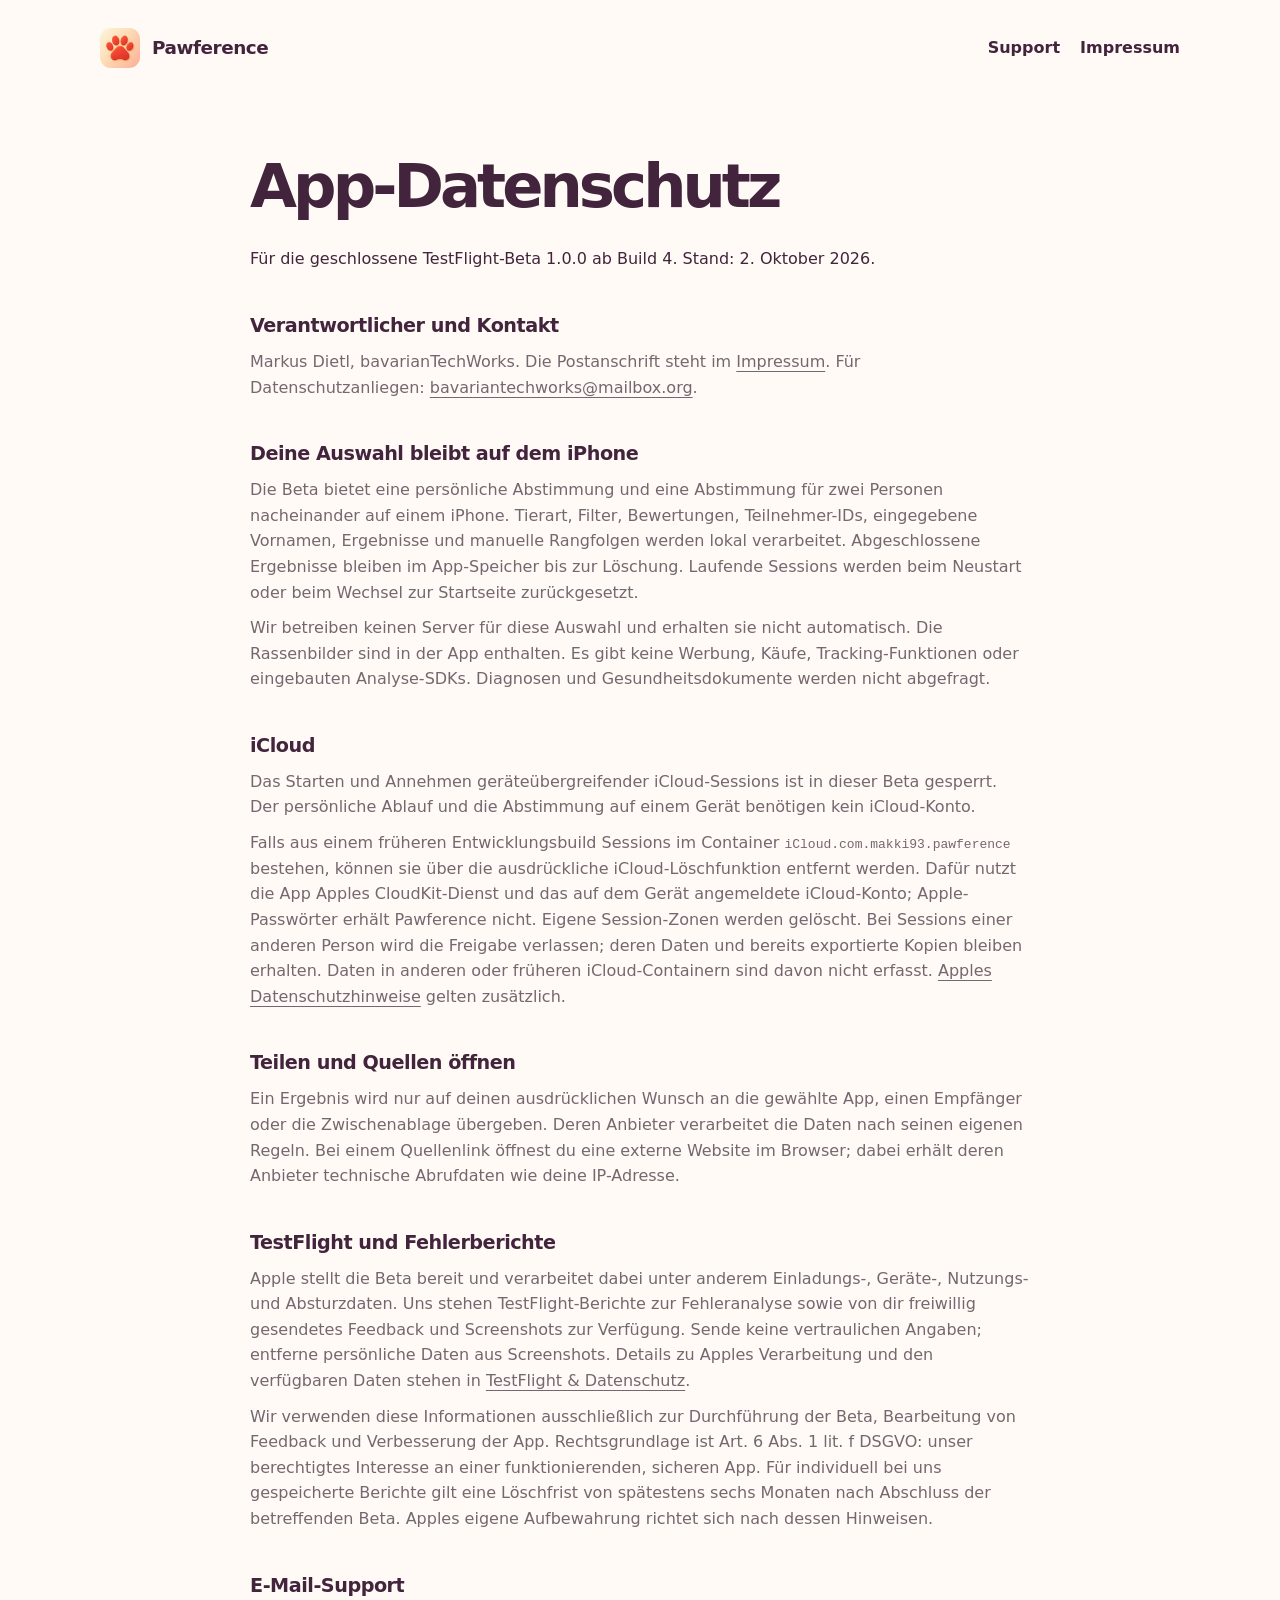
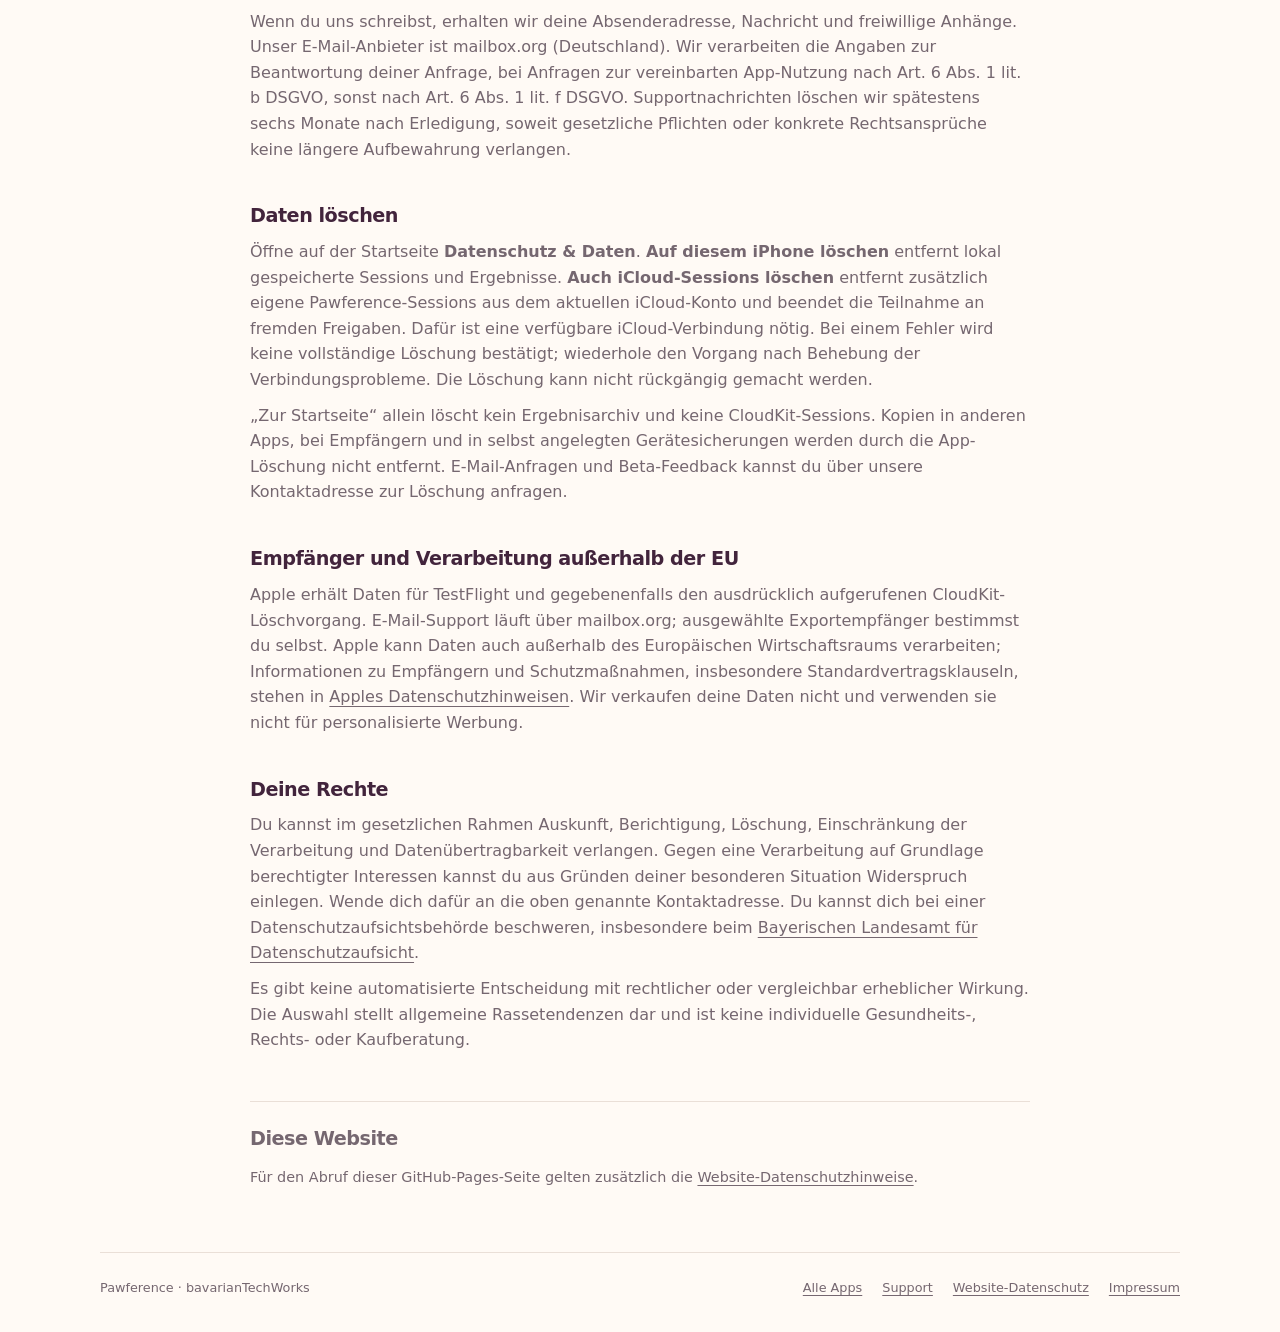
==== app-privacy.html @ 396f4ba4 "Update Pawference website" ====
<!doctype html>
<html lang="de">
<head>
  <meta charset="utf-8">
  <meta name="viewport" content="width=device-width, initial-scale=1">
  <meta name="description" content="Datenschutzerklärung für die geschlossene Pawference-TestFlight-Beta.">
  <meta name="theme-color" content="#42243c">
  <title>App-Datenschutz · Pawference</title>
  <link rel="icon" href="app-icon.png">
  <link rel="stylesheet" href="styles.css?v=20261002-3">
</head>
<body>
  <a class="skip-link" href="#inhalt">Zum Inhalt</a>
  <header class="site-header wrapper"><a class="brand" href="./"><img src="app-icon.png" alt="" width="40" height="40">Pawference</a><nav aria-label="Hauptnavigation"><a href="support.html">Support</a><a href="https://makki93.github.io/impressum.html">Impressum</a></nav></header>
  <main id="inhalt" class="wrapper support-content">
    <h1>App-Datenschutz</h1>
    <p>Für die geschlossene TestFlight-Beta 1.0.0 ab Build 4. Stand: 2. Oktober 2026.</p>
    <section class="support-section"><h2>Verantwortlicher und Kontakt</h2><p>Markus Dietl, bavarianTechWorks. Die Postanschrift steht im <a href="https://makki93.github.io/impressum.html">Impressum</a>. Für Datenschutzanliegen: <a class="email-link" href="mailto:bavariantechworks@mailbox.org">bavariantechworks@mailbox.org</a>.</p></section>
    <section class="support-section"><h2>Deine Auswahl bleibt auf dem iPhone</h2><p>Die Beta bietet eine persönliche Abstimmung und eine Abstimmung für zwei Personen nacheinander auf einem iPhone. Tierart, Filter, Bewertungen, Teilnehmer-IDs, eingegebene Vornamen, Ergebnisse und manuelle Rangfolgen werden lokal verarbeitet. Abgeschlossene Ergebnisse bleiben im App-Speicher bis zur Löschung. Laufende Sessions werden beim Neustart oder beim Wechsel zur Startseite zurückgesetzt.</p><p>Wir betreiben keinen Server für diese Auswahl und erhalten sie nicht automatisch. Die Rassenbilder sind in der App enthalten. Es gibt keine Werbung, Käufe, Tracking-Funktionen oder eingebauten Analyse-SDKs. Diagnosen und Gesundheitsdokumente werden nicht abgefragt.</p></section>
    <section class="support-section"><h2>iCloud</h2><p>Das Starten und Annehmen geräteübergreifender iCloud-Sessions ist in dieser Beta gesperrt. Der persönliche Ablauf und die Abstimmung auf einem Gerät benötigen kein iCloud-Konto.</p><p>Falls aus einem früheren Entwicklungsbuild Sessions im Container <code>iCloud.com.makki93.pawference</code> bestehen, können sie über die ausdrückliche iCloud-Löschfunktion entfernt werden. Dafür nutzt die App Apples CloudKit-Dienst und das auf dem Gerät angemeldete iCloud-Konto; Apple-Passwörter erhält Pawference nicht. Eigene Session-Zonen werden gelöscht. Bei Sessions einer anderen Person wird die Freigabe verlassen; deren Daten und bereits exportierte Kopien bleiben erhalten. Daten in anderen oder früheren iCloud-Containern sind davon nicht erfasst. <a href="https://www.apple.com/legal/privacy/">Apples Datenschutzhinweise</a> gelten zusätzlich.</p></section>
    <section class="support-section"><h2>Teilen und Quellen öffnen</h2><p>Ein Ergebnis wird nur auf deinen ausdrücklichen Wunsch an die gewählte App, einen Empfänger oder die Zwischenablage übergeben. Deren Anbieter verarbeitet die Daten nach seinen eigenen Regeln. Bei einem Quellenlink öffnest du eine externe Website im Browser; dabei erhält deren Anbieter technische Abrufdaten wie deine IP-Adresse.</p></section>
    <section class="support-section"><h2>TestFlight und Fehlerberichte</h2><p>Apple stellt die Beta bereit und verarbeitet dabei unter anderem Einladungs-, Geräte-, Nutzungs- und Absturzdaten. Uns stehen TestFlight-Berichte zur Fehleranalyse sowie von dir freiwillig gesendetes Feedback und Screenshots zur Verfügung. Sende keine vertraulichen Angaben; entferne persönliche Daten aus Screenshots. Details zu Apples Verarbeitung und den verfügbaren Daten stehen in <a href="https://www.apple.com/legal/privacy/data/en/test-flight/">TestFlight &amp; Datenschutz</a>.</p><p>Wir verwenden diese Informationen ausschließlich zur Durchführung der Beta, Bearbeitung von Feedback und Verbesserung der App. Rechtsgrundlage ist Art. 6 Abs. 1 lit. f DSGVO: unser berechtigtes Interesse an einer funktionierenden, sicheren App. Für individuell bei uns gespeicherte Berichte gilt eine Löschfrist von spätestens sechs Monaten nach Abschluss der betreffenden Beta. Apples eigene Aufbewahrung richtet sich nach dessen Hinweisen.</p></section>
    <section class="support-section"><h2>E-Mail-Support</h2><p>Wenn du uns schreibst, erhalten wir deine Absenderadresse, Nachricht und freiwillige Anhänge. Unser E-Mail-Anbieter ist mailbox.org (Deutschland). Wir verarbeiten die Angaben zur Beantwortung deiner Anfrage, bei Anfragen zur vereinbarten App-Nutzung nach Art. 6 Abs. 1 lit. b DSGVO, sonst nach Art. 6 Abs. 1 lit. f DSGVO. Supportnachrichten löschen wir spätestens sechs Monate nach Erledigung, soweit gesetzliche Pflichten oder konkrete Rechtsansprüche keine längere Aufbewahrung verlangen.</p></section>
    <section class="support-section"><h2>Daten löschen</h2><p>Öffne auf der Startseite <strong>Datenschutz &amp; Daten</strong>. <strong>Auf diesem iPhone löschen</strong> entfernt lokal gespeicherte Sessions und Ergebnisse. <strong>Auch iCloud-Sessions löschen</strong> entfernt zusätzlich eigene Pawference-Sessions aus dem aktuellen iCloud-Konto und beendet die Teilnahme an fremden Freigaben. Dafür ist eine verfügbare iCloud-Verbindung nötig. Bei einem Fehler wird keine vollständige Löschung bestätigt; wiederhole den Vorgang nach Behebung der Verbindungsprobleme. Die Löschung kann nicht rückgängig gemacht werden.</p><p>„Zur Startseite“ allein löscht kein Ergebnisarchiv und keine CloudKit-Sessions. Kopien in anderen Apps, bei Empfängern und in selbst angelegten Gerätesicherungen werden durch die App-Löschung nicht entfernt. E-Mail-Anfragen und Beta-Feedback kannst du über unsere Kontaktadresse zur Löschung anfragen.</p></section>
    <section class="support-section"><h2>Empfänger und Verarbeitung außerhalb der EU</h2><p>Apple erhält Daten für TestFlight und gegebenenfalls den ausdrücklich aufgerufenen CloudKit-Löschvorgang. E-Mail-Support läuft über mailbox.org; ausgewählte Exportempfänger bestimmst du selbst. Apple kann Daten auch außerhalb des Europäischen Wirtschaftsraums verarbeiten; Informationen zu Empfängern und Schutzmaßnahmen, insbesondere Standardvertragsklauseln, stehen in <a href="https://www.apple.com/legal/privacy/">Apples Datenschutzhinweisen</a>. Wir verkaufen deine Daten nicht und verwenden sie nicht für personalisierte Werbung.</p></section>
    <section class="support-section"><h2>Deine Rechte</h2><p>Du kannst im gesetzlichen Rahmen Auskunft, Berichtigung, Löschung, Einschränkung der Verarbeitung und Datenübertragbarkeit verlangen. Gegen eine Verarbeitung auf Grundlage berechtigter Interessen kannst du aus Gründen deiner besonderen Situation Widerspruch einlegen. Wende dich dafür an die oben genannte Kontaktadresse. Du kannst dich bei einer Datenschutzaufsichtsbehörde beschweren, insbesondere beim <a href="https://www.lda.bayern.de/de/beschwerde.html">Bayerischen Landesamt für Datenschutzaufsicht</a>.</p><p>Es gibt keine automatisierte Entscheidung mit rechtlicher oder vergleichbar erheblicher Wirkung. Die Auswahl stellt allgemeine Rassetendenzen dar und ist keine individuelle Gesundheits-, Rechts- oder Kaufberatung.</p></section>
    <section class="hosting-note"><h2>Diese Website</h2><p>Für den Abruf dieser GitHub-Pages-Seite gelten zusätzlich die <a href="privacy.html">Website-Datenschutzhinweise</a>.</p></section>
  </main>
  <footer class="site-footer wrapper"><span>Pawference · bavarianTechWorks</span><nav aria-label="Weitere Seiten"><a href="https://makki93.github.io/">Alle Apps</a><a href="support.html">Support</a><a href="privacy.html">Website-Datenschutz</a><a href="https://makki93.github.io/impressum.html">Impressum</a></nav></footer>
</body>
</html>
---- styles.css ----
:root{color-scheme:light;--ink:#42243c;--muted:#756770;--paper:#fffaf5;--line:#eadfd7;--accent:#b94d52;--mint:#376b57;font-family:ui-sans-serif,system-ui,-apple-system,BlinkMacSystemFont,"Segoe UI",sans-serif}
*{box-sizing:border-box}
body{margin:0;background:var(--paper);color:var(--ink);line-height:1.6}
a{color:inherit;text-underline-offset:.22em}
a:focus-visible{outline:3px solid var(--accent);outline-offset:5px;border-radius:3px}
.wrapper{width:min(1080px,calc(100% - 48px));margin-inline:auto}
.skip-link{position:absolute;top:-80px;left:16px;background:var(--ink);color:white;padding:12px 18px;z-index:10}
.skip-link:focus{top:12px}
.site-header{display:flex;align-items:center;justify-content:space-between;padding-block:28px;gap:16px}
.brand{display:inline-flex;align-items:center;gap:12px;font-weight:800;font-size:1.15rem;text-decoration:none;letter-spacing:-.025em}
.brand img{border-radius:11px}
.site-header nav a{font-weight:600;text-decoration:none}
.site-header nav a:hover{text-decoration:underline}
.site-header nav,.site-footer nav{display:flex;gap:20px;flex-wrap:wrap}
address{font-style:normal}
.email-link{overflow-wrap:anywhere}
.hero{display:grid;grid-template-columns:1.35fr 1fr;align-items:center;gap:64px;padding-block:65px 76px}
.eyebrow{font-size:.78rem;letter-spacing:.12em;text-transform:uppercase;color:var(--accent);font-weight:750;margin:0 0 16px}
h1{font-size:clamp(2.55rem,5.7vw,4.9rem);font-weight:780;letter-spacing:-.065em;line-height:1.06;margin:0 0 28px;overflow-wrap:break-word}
.intro{font-size:1.2rem;max-width:480px;color:var(--muted);margin:0 0 32px;line-height:1.65}
.button{display:inline-flex;align-items:center;justify-content:space-between;gap:24px;padding:15px 23px;border-radius:15px;background:var(--ink);color:white;text-decoration:none;font-weight:650;max-width:100%;box-shadow:0 7px 15px #42243c12}
.button:hover{background:#603652}
.hero-art{background:#f3e7dc;aspect-ratio:1;border-radius:36% 36% 27% 27%;display:grid;place-items:center;transform:rotate(3deg)}
.hero-art img{width:74%;height:auto;max-width:280px;display:block;border-radius:24%;transform:rotate(-6deg);box-shadow:0 20px 40px #42243c25}
.beta-panel{display:flex;gap:18px;align-items:flex-start;background:#eef3ed;border:1px solid #d9e4d8;border-radius:20px;padding:25px 28px}
.status-dot{width:9px;height:9px;background:var(--mint);border-radius:50%;flex:none;margin-top:11px}
h2{font-size:1.2rem;line-height:1.3;letter-spacing:-.025em;margin:0 0 10px}
.beta-panel h2{color:var(--mint);margin-bottom:6px}
.beta-panel p{margin:0;color:#526452}
.feature-grid{display:grid;grid-template-columns:repeat(3,1fr);gap:45px;padding-block:62px 42px}
.feature-number{display:block;font-size:.75rem;letter-spacing:.08em;color:var(--accent);font-weight:700;margin-bottom:17px}
.feature-grid p{color:var(--muted);margin:0}
.safety-note{font-size:.85rem;color:var(--muted);border-top:1px solid var(--line);padding-block:26px;margin:0;max-width:100%}
.site-footer{display:flex;justify-content:space-between;gap:24px;flex-wrap:wrap;padding-block:25px 34px;border-top:1px solid var(--line);font-size:.8rem;color:var(--muted)}
.support-content{max-width:780px;padding-block:58px 48px}
.support-content h1{font-size:clamp(2.3rem,5vw,3.8rem)}
.email-button{overflow-wrap:anywhere;font-size:1rem;gap:14px}
.support-section{margin-top:42px}
.support-section p{color:var(--muted);margin:10px 0}
.hosting-note{margin-top:48px;border-top:1px solid var(--line);padding-top:25px;font-size:.9rem;color:var(--muted)}
@media(max-width:700px){.wrapper{width:calc(100% - 36px)}.site-header{padding-block:21px}.hero{grid-template-columns:1fr;gap:34px;padding-block:35px 44px}.hero-copy{order:1}.hero-art{width:180px;justify-self:start;order:0;border-radius:35%}.hero-art img{width:78%}h1{margin-bottom:21px}.intro{font-size:1.08rem}.feature-grid{grid-template-columns:1fr;gap:30px;padding-block:38px}.feature-number{margin-bottom:9px}.beta-panel{padding:21px;gap:13px}.support-content{padding-block:32px 38px}.email-button{padding:15px 18px}}
@media(max-width:420px){.site-header{flex-wrap:wrap}.site-header nav{gap:16px}.site-footer nav{gap:16px}}
@media(prefers-reduced-motion:reduce){*{scroll-behavior:auto}}
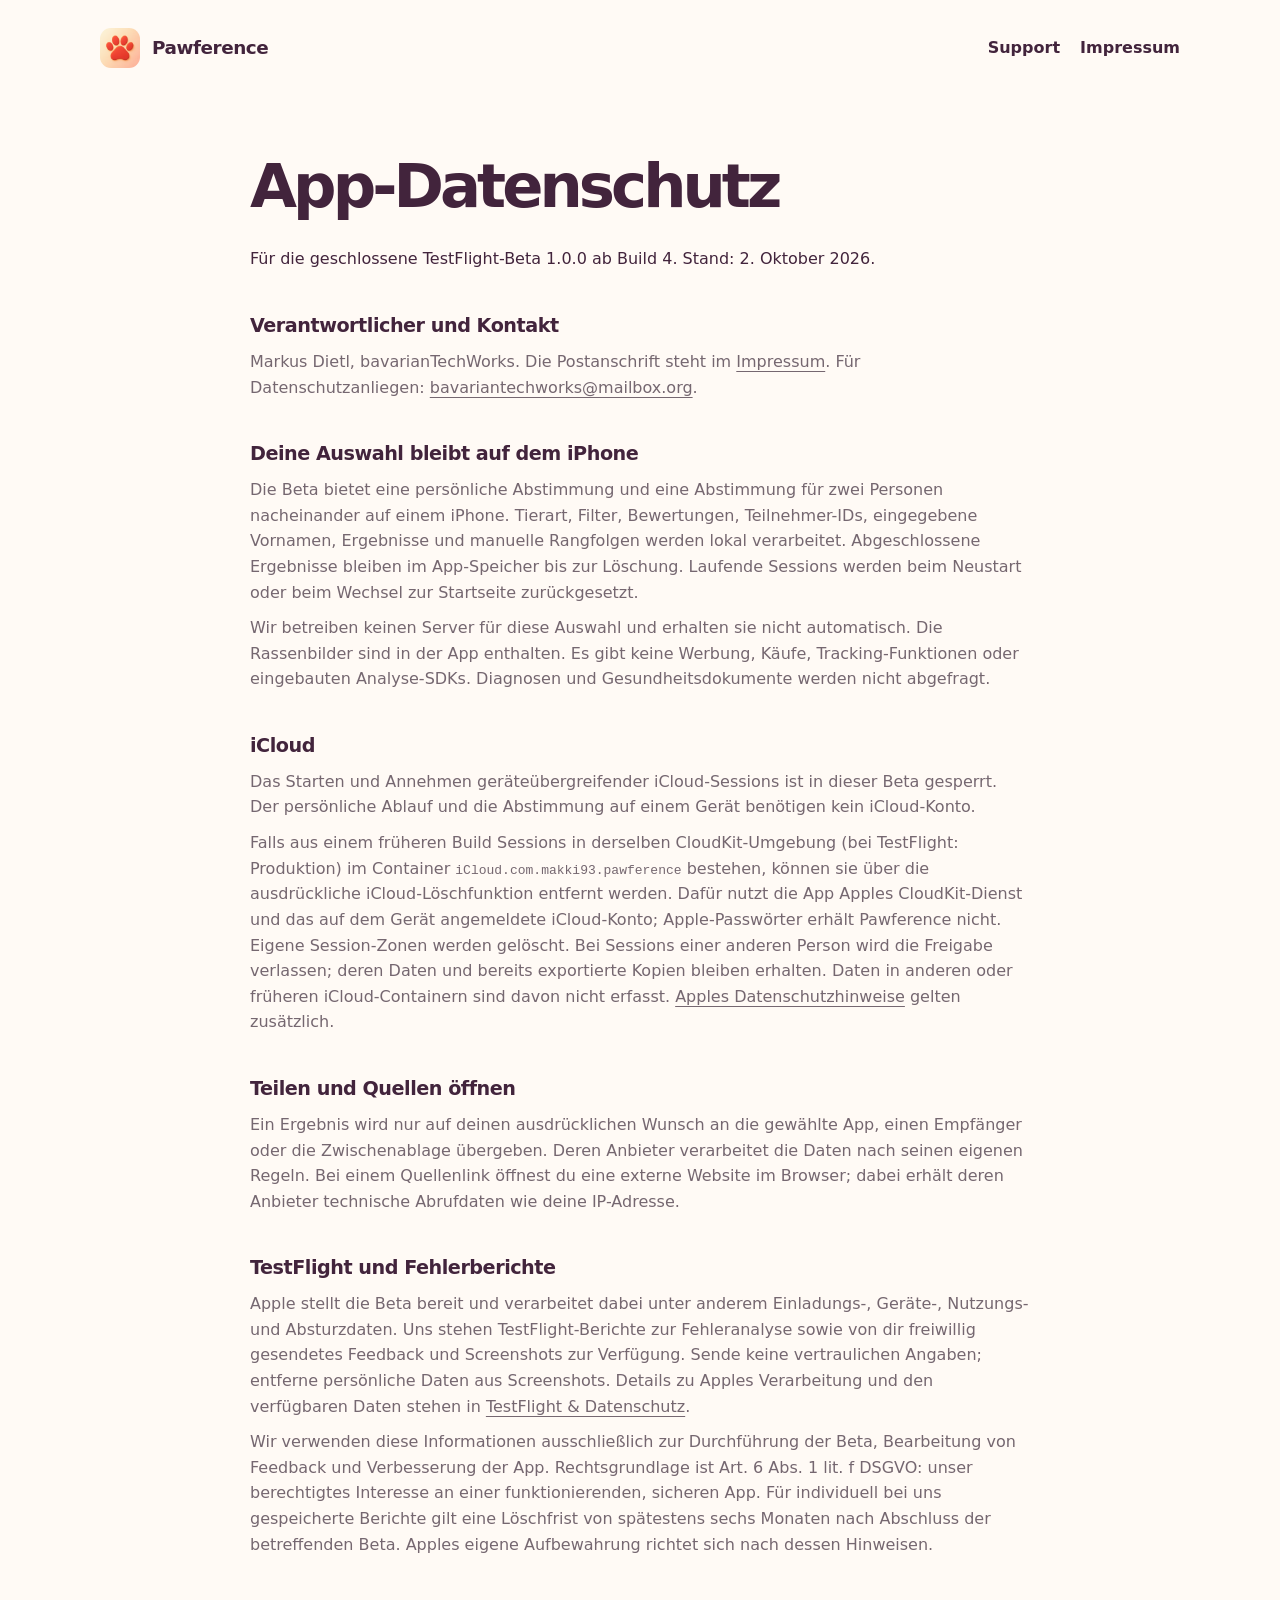
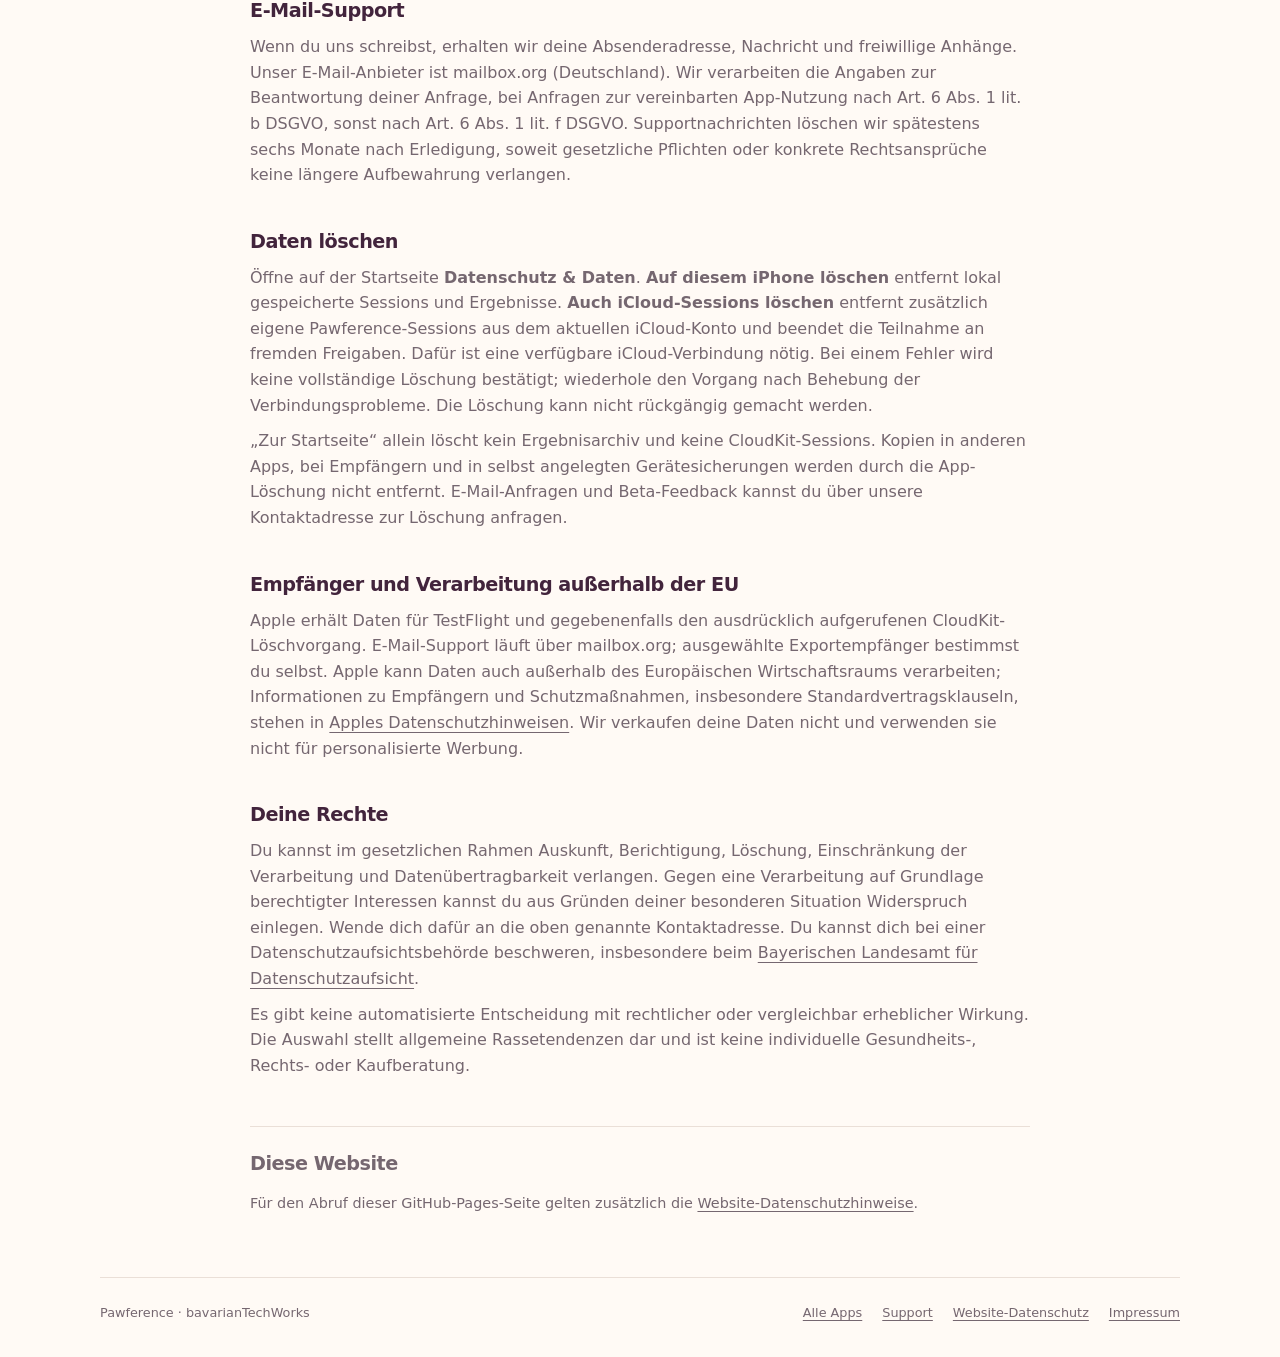
==== commit 3a36dfde: "Update Pawference website" ====
--- a/app-privacy.html
+++ b/app-privacy.html
@@ -17,7 +17,7 @@
     <p>Für die geschlossene TestFlight-Beta 1.0.0 ab Build 4. Stand: 2. Oktober 2026.</p>
     <section class="support-section"><h2>Verantwortlicher und Kontakt</h2><p>Markus Dietl, bavarianTechWorks. Die Postanschrift steht im <a href="https://makki93.github.io/impressum.html">Impressum</a>. Für Datenschutzanliegen: <a class="email-link" href="mailto:bavariantechworks@mailbox.org">bavariantechworks@mailbox.org</a>.</p></section>
     <section class="support-section"><h2>Deine Auswahl bleibt auf dem iPhone</h2><p>Die Beta bietet eine persönliche Abstimmung und eine Abstimmung für zwei Personen nacheinander auf einem iPhone. Tierart, Filter, Bewertungen, Teilnehmer-IDs, eingegebene Vornamen, Ergebnisse und manuelle Rangfolgen werden lokal verarbeitet. Abgeschlossene Ergebnisse bleiben im App-Speicher bis zur Löschung. Laufende Sessions werden beim Neustart oder beim Wechsel zur Startseite zurückgesetzt.</p><p>Wir betreiben keinen Server für diese Auswahl und erhalten sie nicht automatisch. Die Rassenbilder sind in der App enthalten. Es gibt keine Werbung, Käufe, Tracking-Funktionen oder eingebauten Analyse-SDKs. Diagnosen und Gesundheitsdokumente werden nicht abgefragt.</p></section>
-    <section class="support-section"><h2>iCloud</h2><p>Das Starten und Annehmen geräteübergreifender iCloud-Sessions ist in dieser Beta gesperrt. Der persönliche Ablauf und die Abstimmung auf einem Gerät benötigen kein iCloud-Konto.</p><p>Falls aus einem früheren Entwicklungsbuild Sessions im Container <code>iCloud.com.makki93.pawference</code> bestehen, können sie über die ausdrückliche iCloud-Löschfunktion entfernt werden. Dafür nutzt die App Apples CloudKit-Dienst und das auf dem Gerät angemeldete iCloud-Konto; Apple-Passwörter erhält Pawference nicht. Eigene Session-Zonen werden gelöscht. Bei Sessions einer anderen Person wird die Freigabe verlassen; deren Daten und bereits exportierte Kopien bleiben erhalten. Daten in anderen oder früheren iCloud-Containern sind davon nicht erfasst. <a href="https://www.apple.com/legal/privacy/">Apples Datenschutzhinweise</a> gelten zusätzlich.</p></section>
+    <section class="support-section"><h2>iCloud</h2><p>Das Starten und Annehmen geräteübergreifender iCloud-Sessions ist in dieser Beta gesperrt. Der persönliche Ablauf und die Abstimmung auf einem Gerät benötigen kein iCloud-Konto.</p><p>Falls aus einem früheren Build Sessions in derselben CloudKit-Umgebung (bei TestFlight: Produktion) im Container <code>iCloud.com.makki93.pawference</code> bestehen, können sie über die ausdrückliche iCloud-Löschfunktion entfernt werden. Dafür nutzt die App Apples CloudKit-Dienst und das auf dem Gerät angemeldete iCloud-Konto; Apple-Passwörter erhält Pawference nicht. Eigene Session-Zonen werden gelöscht. Bei Sessions einer anderen Person wird die Freigabe verlassen; deren Daten und bereits exportierte Kopien bleiben erhalten. Daten in anderen oder früheren iCloud-Containern sind davon nicht erfasst. <a href="https://www.apple.com/legal/privacy/">Apples Datenschutzhinweise</a> gelten zusätzlich.</p></section>
     <section class="support-section"><h2>Teilen und Quellen öffnen</h2><p>Ein Ergebnis wird nur auf deinen ausdrücklichen Wunsch an die gewählte App, einen Empfänger oder die Zwischenablage übergeben. Deren Anbieter verarbeitet die Daten nach seinen eigenen Regeln. Bei einem Quellenlink öffnest du eine externe Website im Browser; dabei erhält deren Anbieter technische Abrufdaten wie deine IP-Adresse.</p></section>
     <section class="support-section"><h2>TestFlight und Fehlerberichte</h2><p>Apple stellt die Beta bereit und verarbeitet dabei unter anderem Einladungs-, Geräte-, Nutzungs- und Absturzdaten. Uns stehen TestFlight-Berichte zur Fehleranalyse sowie von dir freiwillig gesendetes Feedback und Screenshots zur Verfügung. Sende keine vertraulichen Angaben; entferne persönliche Daten aus Screenshots. Details zu Apples Verarbeitung und den verfügbaren Daten stehen in <a href="https://www.apple.com/legal/privacy/data/en/test-flight/">TestFlight &amp; Datenschutz</a>.</p><p>Wir verwenden diese Informationen ausschließlich zur Durchführung der Beta, Bearbeitung von Feedback und Verbesserung der App. Rechtsgrundlage ist Art. 6 Abs. 1 lit. f DSGVO: unser berechtigtes Interesse an einer funktionierenden, sicheren App. Für individuell bei uns gespeicherte Berichte gilt eine Löschfrist von spätestens sechs Monaten nach Abschluss der betreffenden Beta. Apples eigene Aufbewahrung richtet sich nach dessen Hinweisen.</p></section>
     <section class="support-section"><h2>E-Mail-Support</h2><p>Wenn du uns schreibst, erhalten wir deine Absenderadresse, Nachricht und freiwillige Anhänge. Unser E-Mail-Anbieter ist mailbox.org (Deutschland). Wir verarbeiten die Angaben zur Beantwortung deiner Anfrage, bei Anfragen zur vereinbarten App-Nutzung nach Art. 6 Abs. 1 lit. b DSGVO, sonst nach Art. 6 Abs. 1 lit. f DSGVO. Supportnachrichten löschen wir spätestens sechs Monate nach Erledigung, soweit gesetzliche Pflichten oder konkrete Rechtsansprüche keine längere Aufbewahrung verlangen.</p></section>
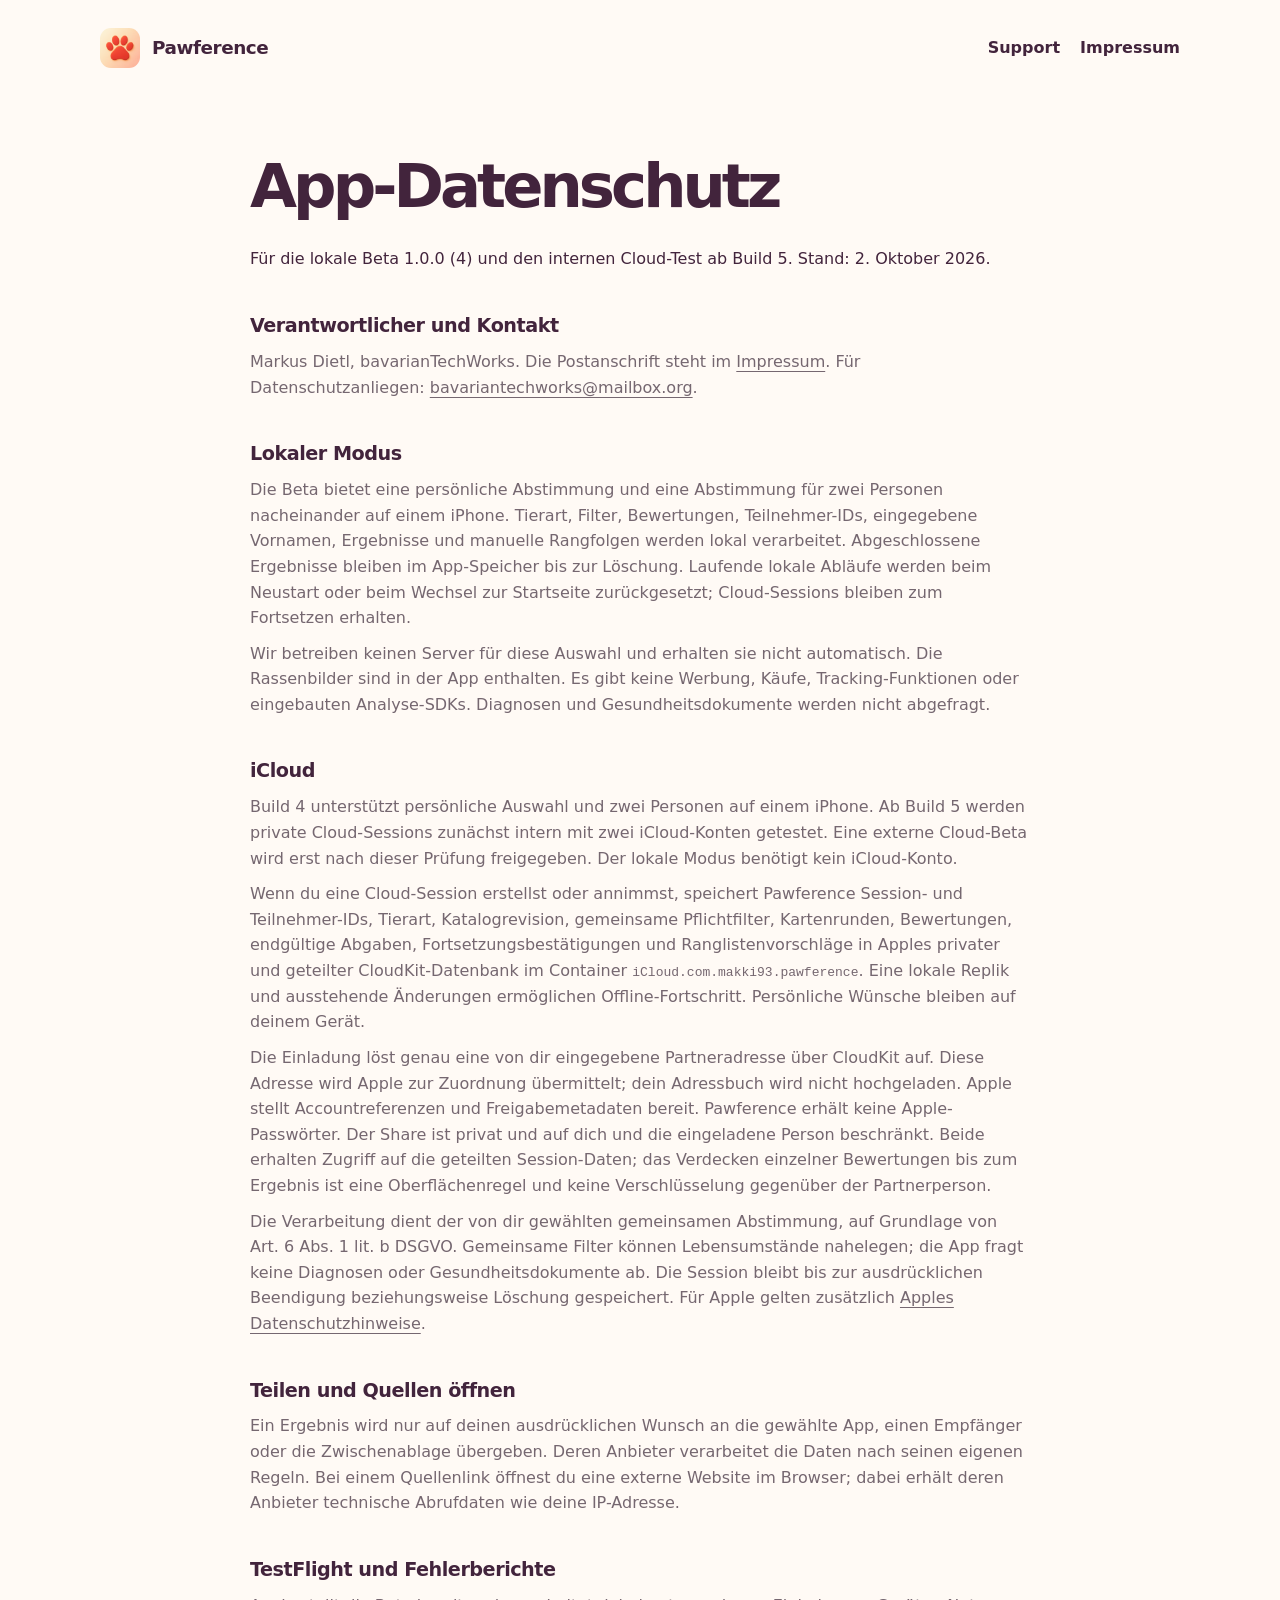
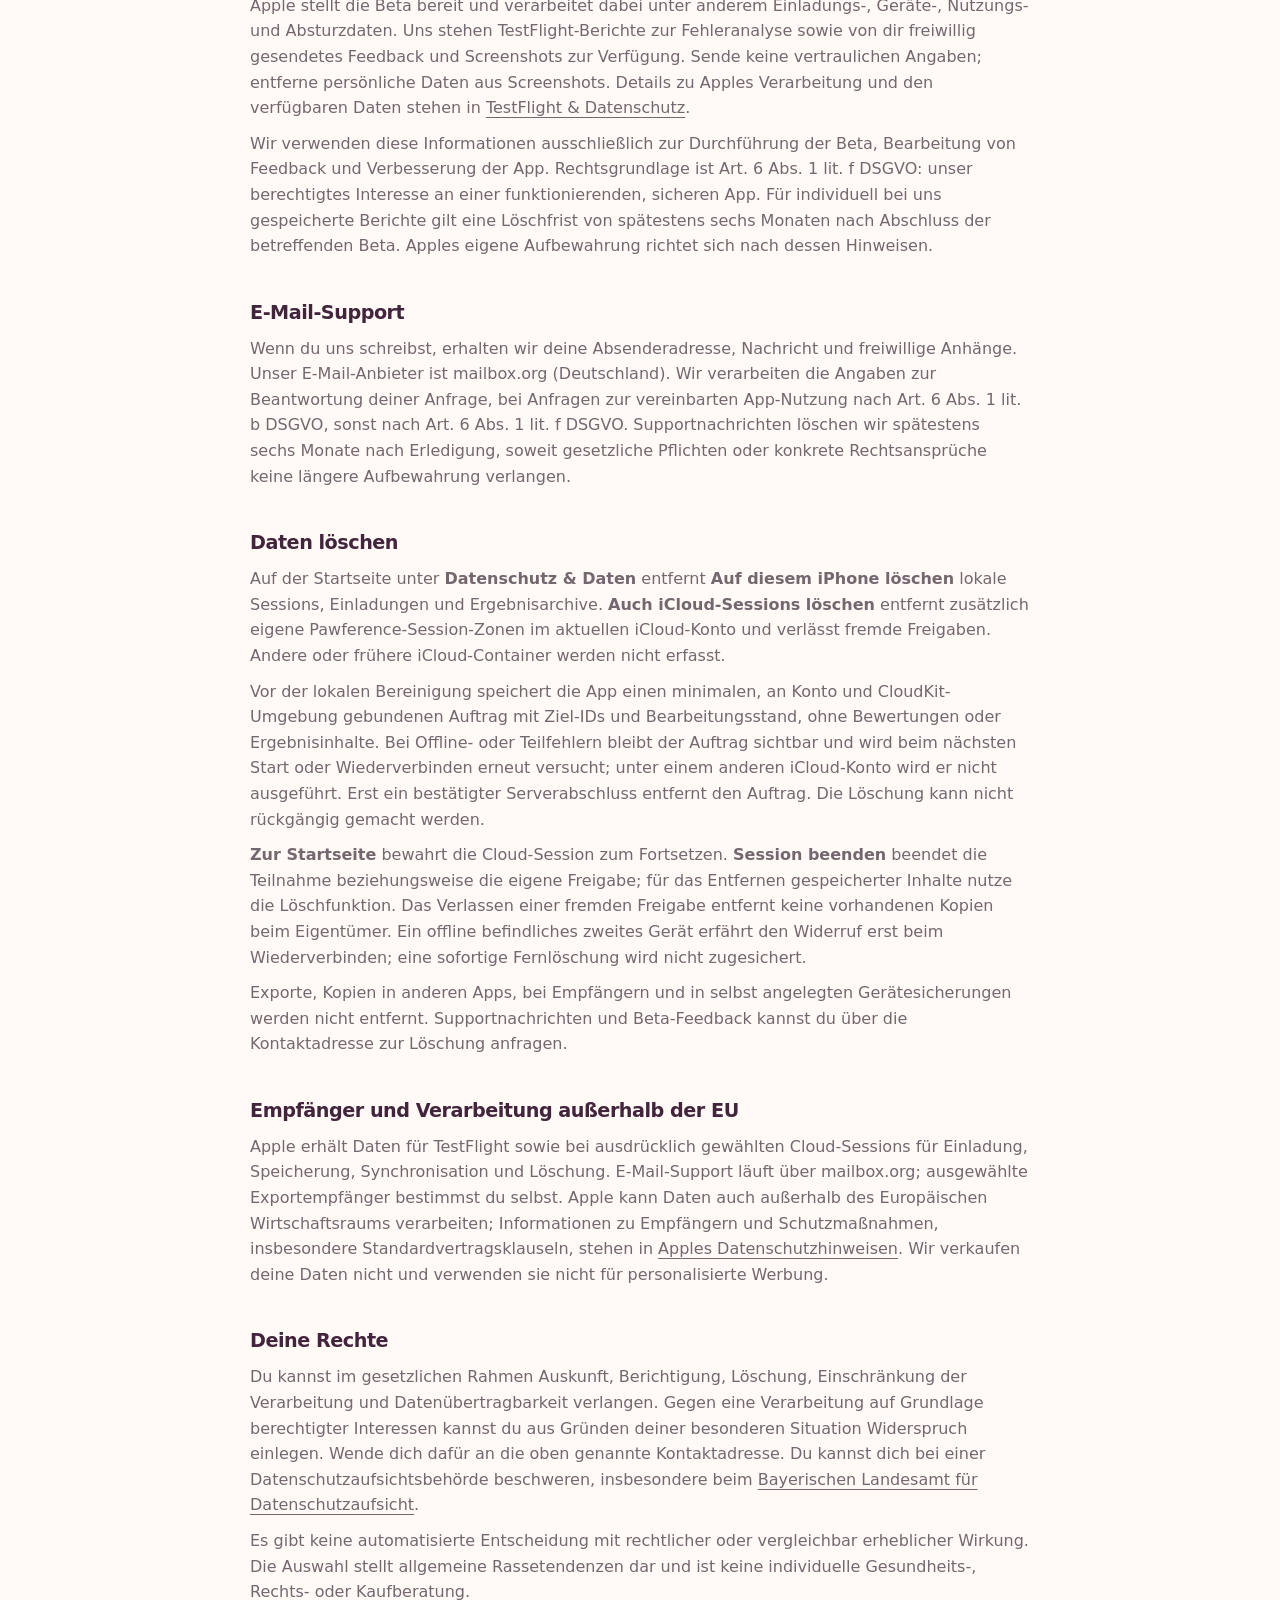
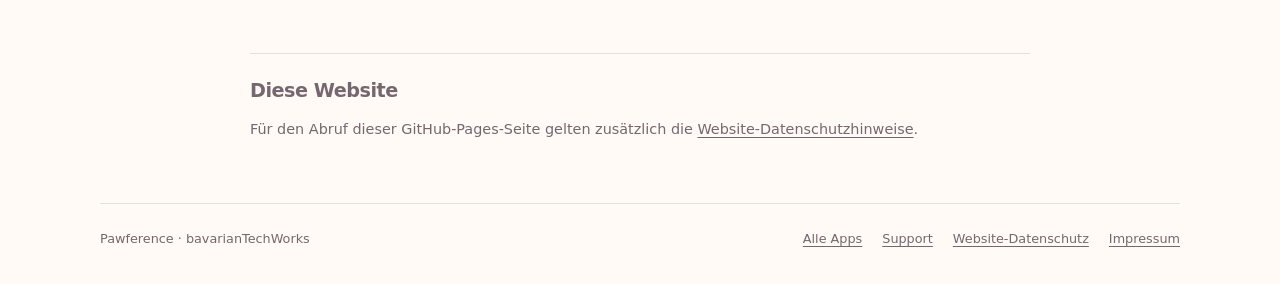
==== commit 3f4d4521: "Update Pawference website" ====
--- a/app-privacy.html
+++ b/app-privacy.html
@@ -14,15 +14,15 @@
   <header class="site-header wrapper"><a class="brand" href="./"><img src="app-icon.png" alt="" width="40" height="40">Pawference</a><nav aria-label="Hauptnavigation"><a href="support.html">Support</a><a href="https://makki93.github.io/impressum.html">Impressum</a></nav></header>
   <main id="inhalt" class="wrapper support-content">
     <h1>App-Datenschutz</h1>
-    <p>Für die geschlossene TestFlight-Beta 1.0.0 ab Build 4. Stand: 2. Oktober 2026.</p>
+    <p>Für die lokale Beta 1.0.0 (4) und den internen Cloud-Test ab Build 5. Stand: 2. Oktober 2026.</p>
     <section class="support-section"><h2>Verantwortlicher und Kontakt</h2><p>Markus Dietl, bavarianTechWorks. Die Postanschrift steht im <a href="https://makki93.github.io/impressum.html">Impressum</a>. Für Datenschutzanliegen: <a class="email-link" href="mailto:bavariantechworks@mailbox.org">bavariantechworks@mailbox.org</a>.</p></section>
-    <section class="support-section"><h2>Deine Auswahl bleibt auf dem iPhone</h2><p>Die Beta bietet eine persönliche Abstimmung und eine Abstimmung für zwei Personen nacheinander auf einem iPhone. Tierart, Filter, Bewertungen, Teilnehmer-IDs, eingegebene Vornamen, Ergebnisse und manuelle Rangfolgen werden lokal verarbeitet. Abgeschlossene Ergebnisse bleiben im App-Speicher bis zur Löschung. Laufende Sessions werden beim Neustart oder beim Wechsel zur Startseite zurückgesetzt.</p><p>Wir betreiben keinen Server für diese Auswahl und erhalten sie nicht automatisch. Die Rassenbilder sind in der App enthalten. Es gibt keine Werbung, Käufe, Tracking-Funktionen oder eingebauten Analyse-SDKs. Diagnosen und Gesundheitsdokumente werden nicht abgefragt.</p></section>
-    <section class="support-section"><h2>iCloud</h2><p>Das Starten und Annehmen geräteübergreifender iCloud-Sessions ist in dieser Beta gesperrt. Der persönliche Ablauf und die Abstimmung auf einem Gerät benötigen kein iCloud-Konto.</p><p>Falls aus einem früheren Build Sessions in derselben CloudKit-Umgebung (bei TestFlight: Produktion) im Container <code>iCloud.com.makki93.pawference</code> bestehen, können sie über die ausdrückliche iCloud-Löschfunktion entfernt werden. Dafür nutzt die App Apples CloudKit-Dienst und das auf dem Gerät angemeldete iCloud-Konto; Apple-Passwörter erhält Pawference nicht. Eigene Session-Zonen werden gelöscht. Bei Sessions einer anderen Person wird die Freigabe verlassen; deren Daten und bereits exportierte Kopien bleiben erhalten. Daten in anderen oder früheren iCloud-Containern sind davon nicht erfasst. <a href="https://www.apple.com/legal/privacy/">Apples Datenschutzhinweise</a> gelten zusätzlich.</p></section>
+    <section class="support-section"><h2>Lokaler Modus</h2><p>Die Beta bietet eine persönliche Abstimmung und eine Abstimmung für zwei Personen nacheinander auf einem iPhone. Tierart, Filter, Bewertungen, Teilnehmer-IDs, eingegebene Vornamen, Ergebnisse und manuelle Rangfolgen werden lokal verarbeitet. Abgeschlossene Ergebnisse bleiben im App-Speicher bis zur Löschung. Laufende lokale Abläufe werden beim Neustart oder beim Wechsel zur Startseite zurückgesetzt; Cloud-Sessions bleiben zum Fortsetzen erhalten.</p><p>Wir betreiben keinen Server für diese Auswahl und erhalten sie nicht automatisch. Die Rassenbilder sind in der App enthalten. Es gibt keine Werbung, Käufe, Tracking-Funktionen oder eingebauten Analyse-SDKs. Diagnosen und Gesundheitsdokumente werden nicht abgefragt.</p></section>
+    <section class="support-section"><h2>iCloud</h2><p>Build 4 unterstützt persönliche Auswahl und zwei Personen auf einem iPhone. Ab Build 5 werden private Cloud-Sessions zunächst intern mit zwei iCloud-Konten getestet. Eine externe Cloud-Beta wird erst nach dieser Prüfung freigegeben. Der lokale Modus benötigt kein iCloud-Konto.</p><p>Wenn du eine Cloud-Session erstellst oder annimmst, speichert Pawference Session- und Teilnehmer-IDs, Tierart, Katalogrevision, gemeinsame Pflichtfilter, Kartenrunden, Bewertungen, endgültige Abgaben, Fortsetzungsbestätigungen und Ranglistenvorschläge in Apples privater und geteilter CloudKit-Datenbank im Container <code>iCloud.com.makki93.pawference</code>. Eine lokale Replik und ausstehende Änderungen ermöglichen Offline-Fortschritt. Persönliche Wünsche bleiben auf deinem Gerät.</p><p>Die Einladung löst genau eine von dir eingegebene Partneradresse über CloudKit auf. Diese Adresse wird Apple zur Zuordnung übermittelt; dein Adressbuch wird nicht hochgeladen. Apple stellt Accountreferenzen und Freigabemetadaten bereit. Pawference erhält keine Apple-Passwörter. Der Share ist privat und auf dich und die eingeladene Person beschränkt. Beide erhalten Zugriff auf die geteilten Session-Daten; das Verdecken einzelner Bewertungen bis zum Ergebnis ist eine Oberflächenregel und keine Verschlüsselung gegenüber der Partnerperson.</p><p>Die Verarbeitung dient der von dir gewählten gemeinsamen Abstimmung, auf Grundlage von Art. 6 Abs. 1 lit. b DSGVO. Gemeinsame Filter können Lebensumstände nahelegen; die App fragt keine Diagnosen oder Gesundheitsdokumente ab. Die Session bleibt bis zur ausdrücklichen Beendigung beziehungsweise Löschung gespeichert. Für Apple gelten zusätzlich <a href="https://www.apple.com/legal/privacy/">Apples Datenschutzhinweise</a>.</p></section>
     <section class="support-section"><h2>Teilen und Quellen öffnen</h2><p>Ein Ergebnis wird nur auf deinen ausdrücklichen Wunsch an die gewählte App, einen Empfänger oder die Zwischenablage übergeben. Deren Anbieter verarbeitet die Daten nach seinen eigenen Regeln. Bei einem Quellenlink öffnest du eine externe Website im Browser; dabei erhält deren Anbieter technische Abrufdaten wie deine IP-Adresse.</p></section>
     <section class="support-section"><h2>TestFlight und Fehlerberichte</h2><p>Apple stellt die Beta bereit und verarbeitet dabei unter anderem Einladungs-, Geräte-, Nutzungs- und Absturzdaten. Uns stehen TestFlight-Berichte zur Fehleranalyse sowie von dir freiwillig gesendetes Feedback und Screenshots zur Verfügung. Sende keine vertraulichen Angaben; entferne persönliche Daten aus Screenshots. Details zu Apples Verarbeitung und den verfügbaren Daten stehen in <a href="https://www.apple.com/legal/privacy/data/en/test-flight/">TestFlight &amp; Datenschutz</a>.</p><p>Wir verwenden diese Informationen ausschließlich zur Durchführung der Beta, Bearbeitung von Feedback und Verbesserung der App. Rechtsgrundlage ist Art. 6 Abs. 1 lit. f DSGVO: unser berechtigtes Interesse an einer funktionierenden, sicheren App. Für individuell bei uns gespeicherte Berichte gilt eine Löschfrist von spätestens sechs Monaten nach Abschluss der betreffenden Beta. Apples eigene Aufbewahrung richtet sich nach dessen Hinweisen.</p></section>
     <section class="support-section"><h2>E-Mail-Support</h2><p>Wenn du uns schreibst, erhalten wir deine Absenderadresse, Nachricht und freiwillige Anhänge. Unser E-Mail-Anbieter ist mailbox.org (Deutschland). Wir verarbeiten die Angaben zur Beantwortung deiner Anfrage, bei Anfragen zur vereinbarten App-Nutzung nach Art. 6 Abs. 1 lit. b DSGVO, sonst nach Art. 6 Abs. 1 lit. f DSGVO. Supportnachrichten löschen wir spätestens sechs Monate nach Erledigung, soweit gesetzliche Pflichten oder konkrete Rechtsansprüche keine längere Aufbewahrung verlangen.</p></section>
-    <section class="support-section"><h2>Daten löschen</h2><p>Öffne auf der Startseite <strong>Datenschutz &amp; Daten</strong>. <strong>Auf diesem iPhone löschen</strong> entfernt lokal gespeicherte Sessions und Ergebnisse. <strong>Auch iCloud-Sessions löschen</strong> entfernt zusätzlich eigene Pawference-Sessions aus dem aktuellen iCloud-Konto und beendet die Teilnahme an fremden Freigaben. Dafür ist eine verfügbare iCloud-Verbindung nötig. Bei einem Fehler wird keine vollständige Löschung bestätigt; wiederhole den Vorgang nach Behebung der Verbindungsprobleme. Die Löschung kann nicht rückgängig gemacht werden.</p><p>„Zur Startseite“ allein löscht kein Ergebnisarchiv und keine CloudKit-Sessions. Kopien in anderen Apps, bei Empfängern und in selbst angelegten Gerätesicherungen werden durch die App-Löschung nicht entfernt. E-Mail-Anfragen und Beta-Feedback kannst du über unsere Kontaktadresse zur Löschung anfragen.</p></section>
-    <section class="support-section"><h2>Empfänger und Verarbeitung außerhalb der EU</h2><p>Apple erhält Daten für TestFlight und gegebenenfalls den ausdrücklich aufgerufenen CloudKit-Löschvorgang. E-Mail-Support läuft über mailbox.org; ausgewählte Exportempfänger bestimmst du selbst. Apple kann Daten auch außerhalb des Europäischen Wirtschaftsraums verarbeiten; Informationen zu Empfängern und Schutzmaßnahmen, insbesondere Standardvertragsklauseln, stehen in <a href="https://www.apple.com/legal/privacy/">Apples Datenschutzhinweisen</a>. Wir verkaufen deine Daten nicht und verwenden sie nicht für personalisierte Werbung.</p></section>
+    <section class="support-section"><h2>Daten löschen</h2><p>Auf der Startseite unter <strong>Datenschutz &amp; Daten</strong> entfernt <strong>Auf diesem iPhone löschen</strong> lokale Sessions, Einladungen und Ergebnisarchive. <strong>Auch iCloud-Sessions löschen</strong> entfernt zusätzlich eigene Pawference-Session-Zonen im aktuellen iCloud-Konto und verlässt fremde Freigaben. Andere oder frühere iCloud-Container werden nicht erfasst.</p><p>Vor der lokalen Bereinigung speichert die App einen minimalen, an Konto und CloudKit-Umgebung gebundenen Auftrag mit Ziel-IDs und Bearbeitungsstand, ohne Bewertungen oder Ergebnisinhalte. Bei Offline- oder Teilfehlern bleibt der Auftrag sichtbar und wird beim nächsten Start oder Wiederverbinden erneut versucht; unter einem anderen iCloud-Konto wird er nicht ausgeführt. Erst ein bestätigter Serverabschluss entfernt den Auftrag. Die Löschung kann nicht rückgängig gemacht werden.</p><p><strong>Zur Startseite</strong> bewahrt die Cloud-Session zum Fortsetzen. <strong>Session beenden</strong> beendet die Teilnahme beziehungsweise die eigene Freigabe; für das Entfernen gespeicherter Inhalte nutze die Löschfunktion. Das Verlassen einer fremden Freigabe entfernt keine vorhandenen Kopien beim Eigentümer. Ein offline befindliches zweites Gerät erfährt den Widerruf erst beim Wiederverbinden; eine sofortige Fernlöschung wird nicht zugesichert.</p><p>Exporte, Kopien in anderen Apps, bei Empfängern und in selbst angelegten Gerätesicherungen werden nicht entfernt. Supportnachrichten und Beta-Feedback kannst du über die Kontaktadresse zur Löschung anfragen.</p></section>
+    <section class="support-section"><h2>Empfänger und Verarbeitung außerhalb der EU</h2><p>Apple erhält Daten für TestFlight sowie bei ausdrücklich gewählten Cloud-Sessions für Einladung, Speicherung, Synchronisation und Löschung. E-Mail-Support läuft über mailbox.org; ausgewählte Exportempfänger bestimmst du selbst. Apple kann Daten auch außerhalb des Europäischen Wirtschaftsraums verarbeiten; Informationen zu Empfängern und Schutzmaßnahmen, insbesondere Standardvertragsklauseln, stehen in <a href="https://www.apple.com/legal/privacy/">Apples Datenschutzhinweisen</a>. Wir verkaufen deine Daten nicht und verwenden sie nicht für personalisierte Werbung.</p></section>
     <section class="support-section"><h2>Deine Rechte</h2><p>Du kannst im gesetzlichen Rahmen Auskunft, Berichtigung, Löschung, Einschränkung der Verarbeitung und Datenübertragbarkeit verlangen. Gegen eine Verarbeitung auf Grundlage berechtigter Interessen kannst du aus Gründen deiner besonderen Situation Widerspruch einlegen. Wende dich dafür an die oben genannte Kontaktadresse. Du kannst dich bei einer Datenschutzaufsichtsbehörde beschweren, insbesondere beim <a href="https://www.lda.bayern.de/de/beschwerde.html">Bayerischen Landesamt für Datenschutzaufsicht</a>.</p><p>Es gibt keine automatisierte Entscheidung mit rechtlicher oder vergleichbar erheblicher Wirkung. Die Auswahl stellt allgemeine Rassetendenzen dar und ist keine individuelle Gesundheits-, Rechts- oder Kaufberatung.</p></section>
     <section class="hosting-note"><h2>Diese Website</h2><p>Für den Abruf dieser GitHub-Pages-Seite gelten zusätzlich die <a href="privacy.html">Website-Datenschutzhinweise</a>.</p></section>
   </main>
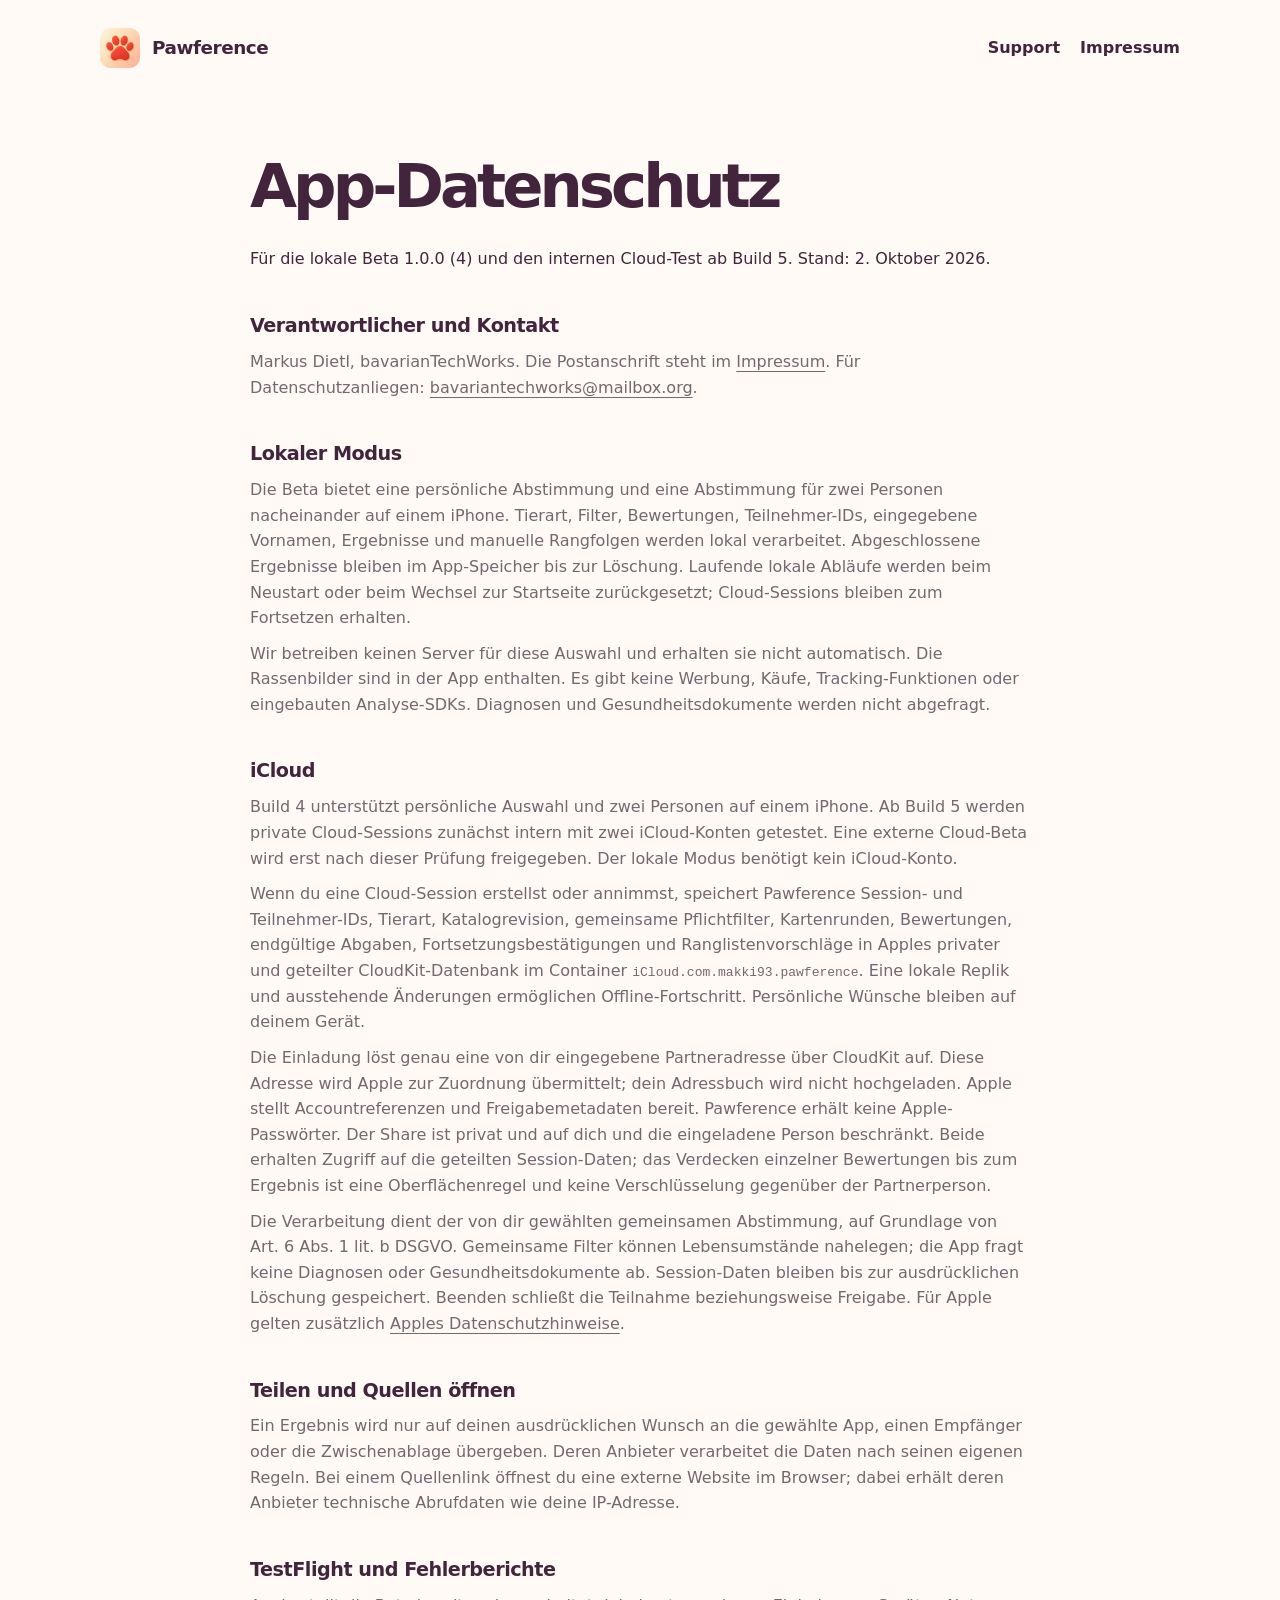
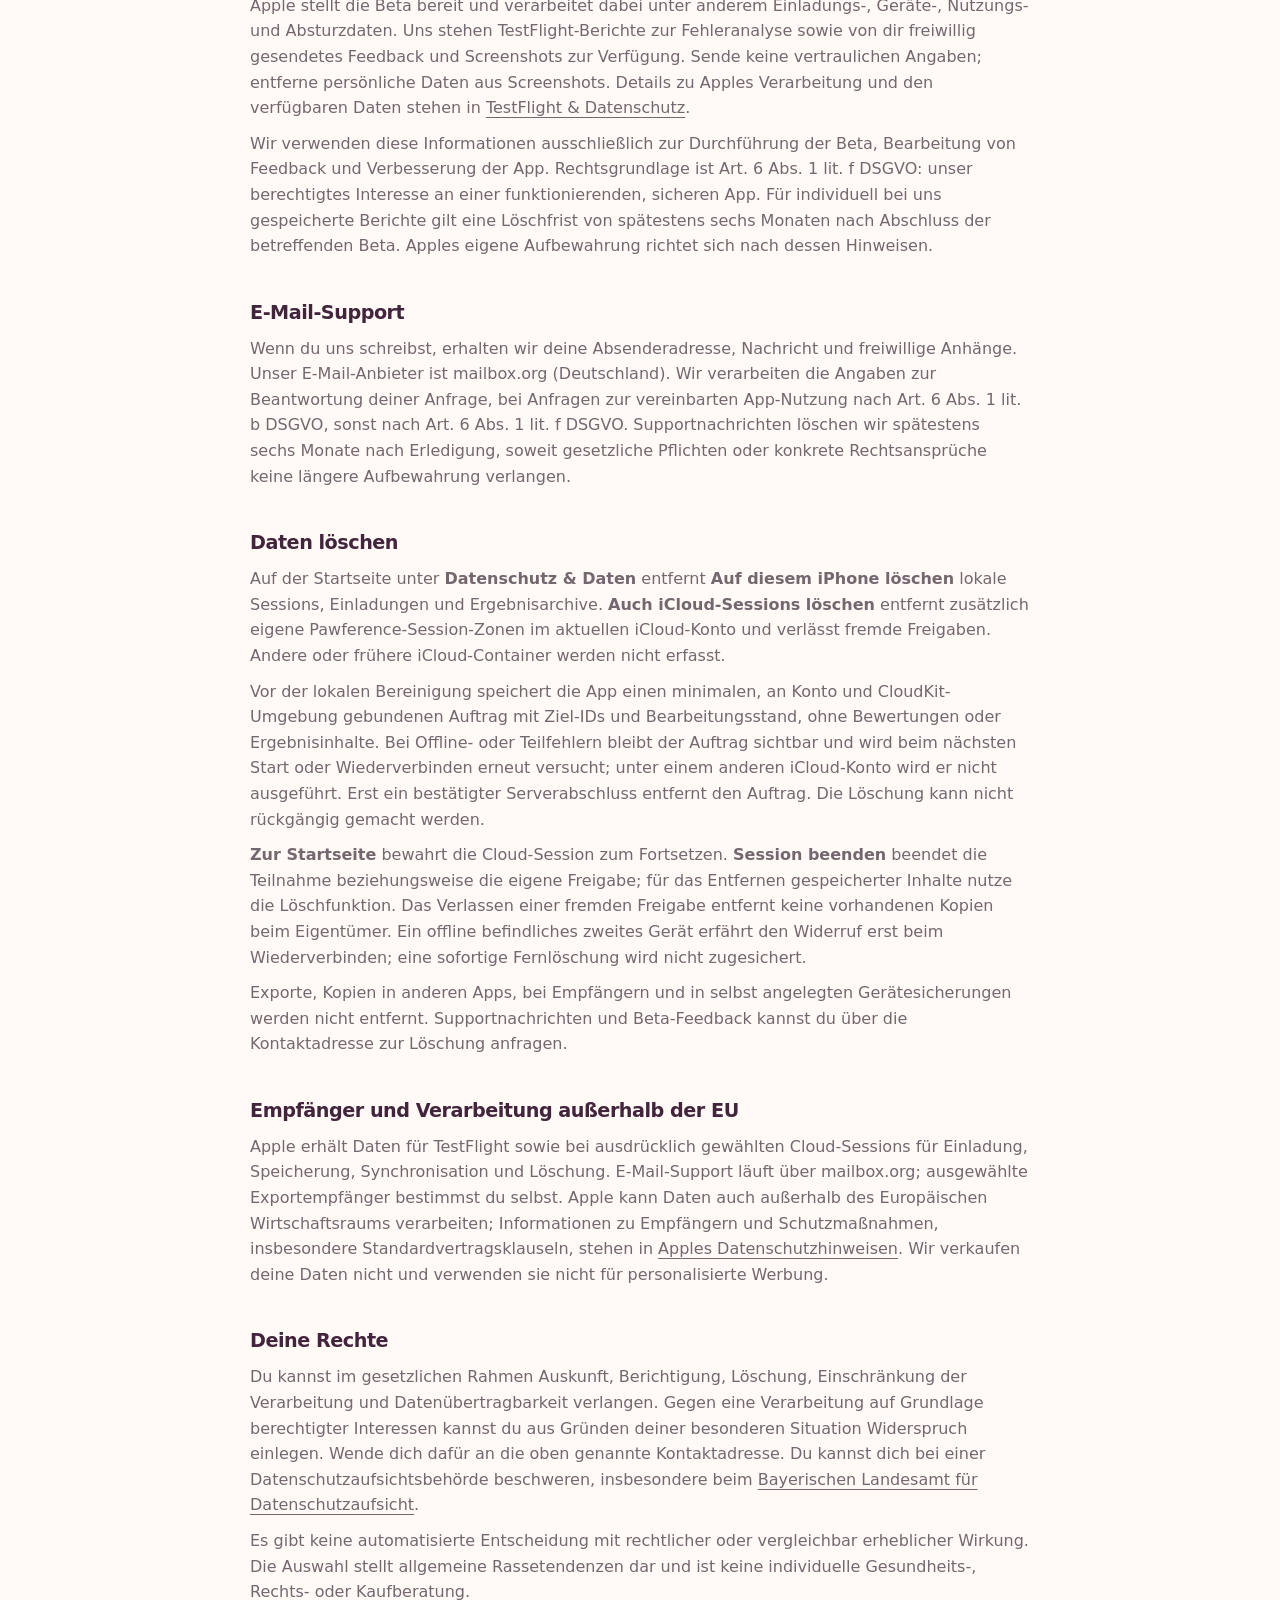
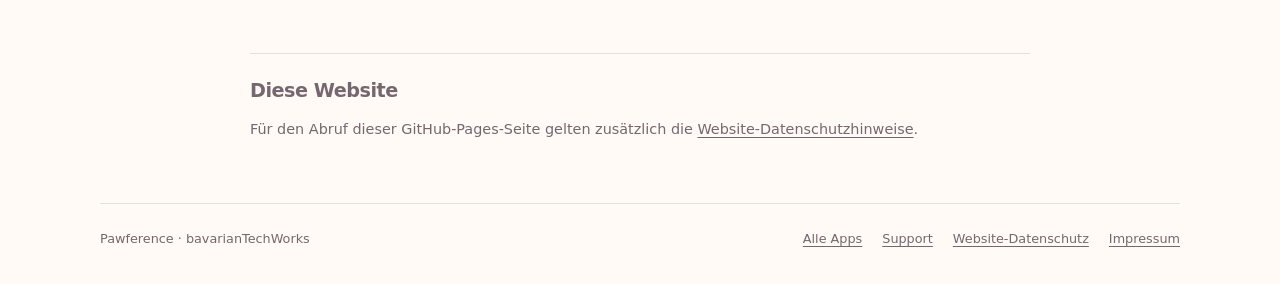
==== commit 47046428: "Update Pawference website" ====
--- a/app-privacy.html
+++ b/app-privacy.html
@@ -17,7 +17,7 @@
     <p>Für die lokale Beta 1.0.0 (4) und den internen Cloud-Test ab Build 5. Stand: 2. Oktober 2026.</p>
     <section class="support-section"><h2>Verantwortlicher und Kontakt</h2><p>Markus Dietl, bavarianTechWorks. Die Postanschrift steht im <a href="https://makki93.github.io/impressum.html">Impressum</a>. Für Datenschutzanliegen: <a class="email-link" href="mailto:bavariantechworks@mailbox.org">bavariantechworks@mailbox.org</a>.</p></section>
     <section class="support-section"><h2>Lokaler Modus</h2><p>Die Beta bietet eine persönliche Abstimmung und eine Abstimmung für zwei Personen nacheinander auf einem iPhone. Tierart, Filter, Bewertungen, Teilnehmer-IDs, eingegebene Vornamen, Ergebnisse und manuelle Rangfolgen werden lokal verarbeitet. Abgeschlossene Ergebnisse bleiben im App-Speicher bis zur Löschung. Laufende lokale Abläufe werden beim Neustart oder beim Wechsel zur Startseite zurückgesetzt; Cloud-Sessions bleiben zum Fortsetzen erhalten.</p><p>Wir betreiben keinen Server für diese Auswahl und erhalten sie nicht automatisch. Die Rassenbilder sind in der App enthalten. Es gibt keine Werbung, Käufe, Tracking-Funktionen oder eingebauten Analyse-SDKs. Diagnosen und Gesundheitsdokumente werden nicht abgefragt.</p></section>
-    <section class="support-section"><h2>iCloud</h2><p>Build 4 unterstützt persönliche Auswahl und zwei Personen auf einem iPhone. Ab Build 5 werden private Cloud-Sessions zunächst intern mit zwei iCloud-Konten getestet. Eine externe Cloud-Beta wird erst nach dieser Prüfung freigegeben. Der lokale Modus benötigt kein iCloud-Konto.</p><p>Wenn du eine Cloud-Session erstellst oder annimmst, speichert Pawference Session- und Teilnehmer-IDs, Tierart, Katalogrevision, gemeinsame Pflichtfilter, Kartenrunden, Bewertungen, endgültige Abgaben, Fortsetzungsbestätigungen und Ranglistenvorschläge in Apples privater und geteilter CloudKit-Datenbank im Container <code>iCloud.com.makki93.pawference</code>. Eine lokale Replik und ausstehende Änderungen ermöglichen Offline-Fortschritt. Persönliche Wünsche bleiben auf deinem Gerät.</p><p>Die Einladung löst genau eine von dir eingegebene Partneradresse über CloudKit auf. Diese Adresse wird Apple zur Zuordnung übermittelt; dein Adressbuch wird nicht hochgeladen. Apple stellt Accountreferenzen und Freigabemetadaten bereit. Pawference erhält keine Apple-Passwörter. Der Share ist privat und auf dich und die eingeladene Person beschränkt. Beide erhalten Zugriff auf die geteilten Session-Daten; das Verdecken einzelner Bewertungen bis zum Ergebnis ist eine Oberflächenregel und keine Verschlüsselung gegenüber der Partnerperson.</p><p>Die Verarbeitung dient der von dir gewählten gemeinsamen Abstimmung, auf Grundlage von Art. 6 Abs. 1 lit. b DSGVO. Gemeinsame Filter können Lebensumstände nahelegen; die App fragt keine Diagnosen oder Gesundheitsdokumente ab. Die Session bleibt bis zur ausdrücklichen Beendigung beziehungsweise Löschung gespeichert. Für Apple gelten zusätzlich <a href="https://www.apple.com/legal/privacy/">Apples Datenschutzhinweise</a>.</p></section>
+    <section class="support-section"><h2>iCloud</h2><p>Build 4 unterstützt persönliche Auswahl und zwei Personen auf einem iPhone. Ab Build 5 werden private Cloud-Sessions zunächst intern mit zwei iCloud-Konten getestet. Eine externe Cloud-Beta wird erst nach dieser Prüfung freigegeben. Der lokale Modus benötigt kein iCloud-Konto.</p><p>Wenn du eine Cloud-Session erstellst oder annimmst, speichert Pawference Session- und Teilnehmer-IDs, Tierart, Katalogrevision, gemeinsame Pflichtfilter, Kartenrunden, Bewertungen, endgültige Abgaben, Fortsetzungsbestätigungen und Ranglistenvorschläge in Apples privater und geteilter CloudKit-Datenbank im Container <code>iCloud.com.makki93.pawference</code>. Eine lokale Replik und ausstehende Änderungen ermöglichen Offline-Fortschritt. Persönliche Wünsche bleiben auf deinem Gerät.</p><p>Die Einladung löst genau eine von dir eingegebene Partneradresse über CloudKit auf. Diese Adresse wird Apple zur Zuordnung übermittelt; dein Adressbuch wird nicht hochgeladen. Apple stellt Accountreferenzen und Freigabemetadaten bereit. Pawference erhält keine Apple-Passwörter. Der Share ist privat und auf dich und die eingeladene Person beschränkt. Beide erhalten Zugriff auf die geteilten Session-Daten; das Verdecken einzelner Bewertungen bis zum Ergebnis ist eine Oberflächenregel und keine Verschlüsselung gegenüber der Partnerperson.</p><p>Die Verarbeitung dient der von dir gewählten gemeinsamen Abstimmung, auf Grundlage von Art. 6 Abs. 1 lit. b DSGVO. Gemeinsame Filter können Lebensumstände nahelegen; die App fragt keine Diagnosen oder Gesundheitsdokumente ab. Session-Daten bleiben bis zur ausdrücklichen Löschung gespeichert. Beenden schließt die Teilnahme beziehungsweise Freigabe. Für Apple gelten zusätzlich <a href="https://www.apple.com/legal/privacy/">Apples Datenschutzhinweise</a>.</p></section>
     <section class="support-section"><h2>Teilen und Quellen öffnen</h2><p>Ein Ergebnis wird nur auf deinen ausdrücklichen Wunsch an die gewählte App, einen Empfänger oder die Zwischenablage übergeben. Deren Anbieter verarbeitet die Daten nach seinen eigenen Regeln. Bei einem Quellenlink öffnest du eine externe Website im Browser; dabei erhält deren Anbieter technische Abrufdaten wie deine IP-Adresse.</p></section>
     <section class="support-section"><h2>TestFlight und Fehlerberichte</h2><p>Apple stellt die Beta bereit und verarbeitet dabei unter anderem Einladungs-, Geräte-, Nutzungs- und Absturzdaten. Uns stehen TestFlight-Berichte zur Fehleranalyse sowie von dir freiwillig gesendetes Feedback und Screenshots zur Verfügung. Sende keine vertraulichen Angaben; entferne persönliche Daten aus Screenshots. Details zu Apples Verarbeitung und den verfügbaren Daten stehen in <a href="https://www.apple.com/legal/privacy/data/en/test-flight/">TestFlight &amp; Datenschutz</a>.</p><p>Wir verwenden diese Informationen ausschließlich zur Durchführung der Beta, Bearbeitung von Feedback und Verbesserung der App. Rechtsgrundlage ist Art. 6 Abs. 1 lit. f DSGVO: unser berechtigtes Interesse an einer funktionierenden, sicheren App. Für individuell bei uns gespeicherte Berichte gilt eine Löschfrist von spätestens sechs Monaten nach Abschluss der betreffenden Beta. Apples eigene Aufbewahrung richtet sich nach dessen Hinweisen.</p></section>
     <section class="support-section"><h2>E-Mail-Support</h2><p>Wenn du uns schreibst, erhalten wir deine Absenderadresse, Nachricht und freiwillige Anhänge. Unser E-Mail-Anbieter ist mailbox.org (Deutschland). Wir verarbeiten die Angaben zur Beantwortung deiner Anfrage, bei Anfragen zur vereinbarten App-Nutzung nach Art. 6 Abs. 1 lit. b DSGVO, sonst nach Art. 6 Abs. 1 lit. f DSGVO. Supportnachrichten löschen wir spätestens sechs Monate nach Erledigung, soweit gesetzliche Pflichten oder konkrete Rechtsansprüche keine längere Aufbewahrung verlangen.</p></section>
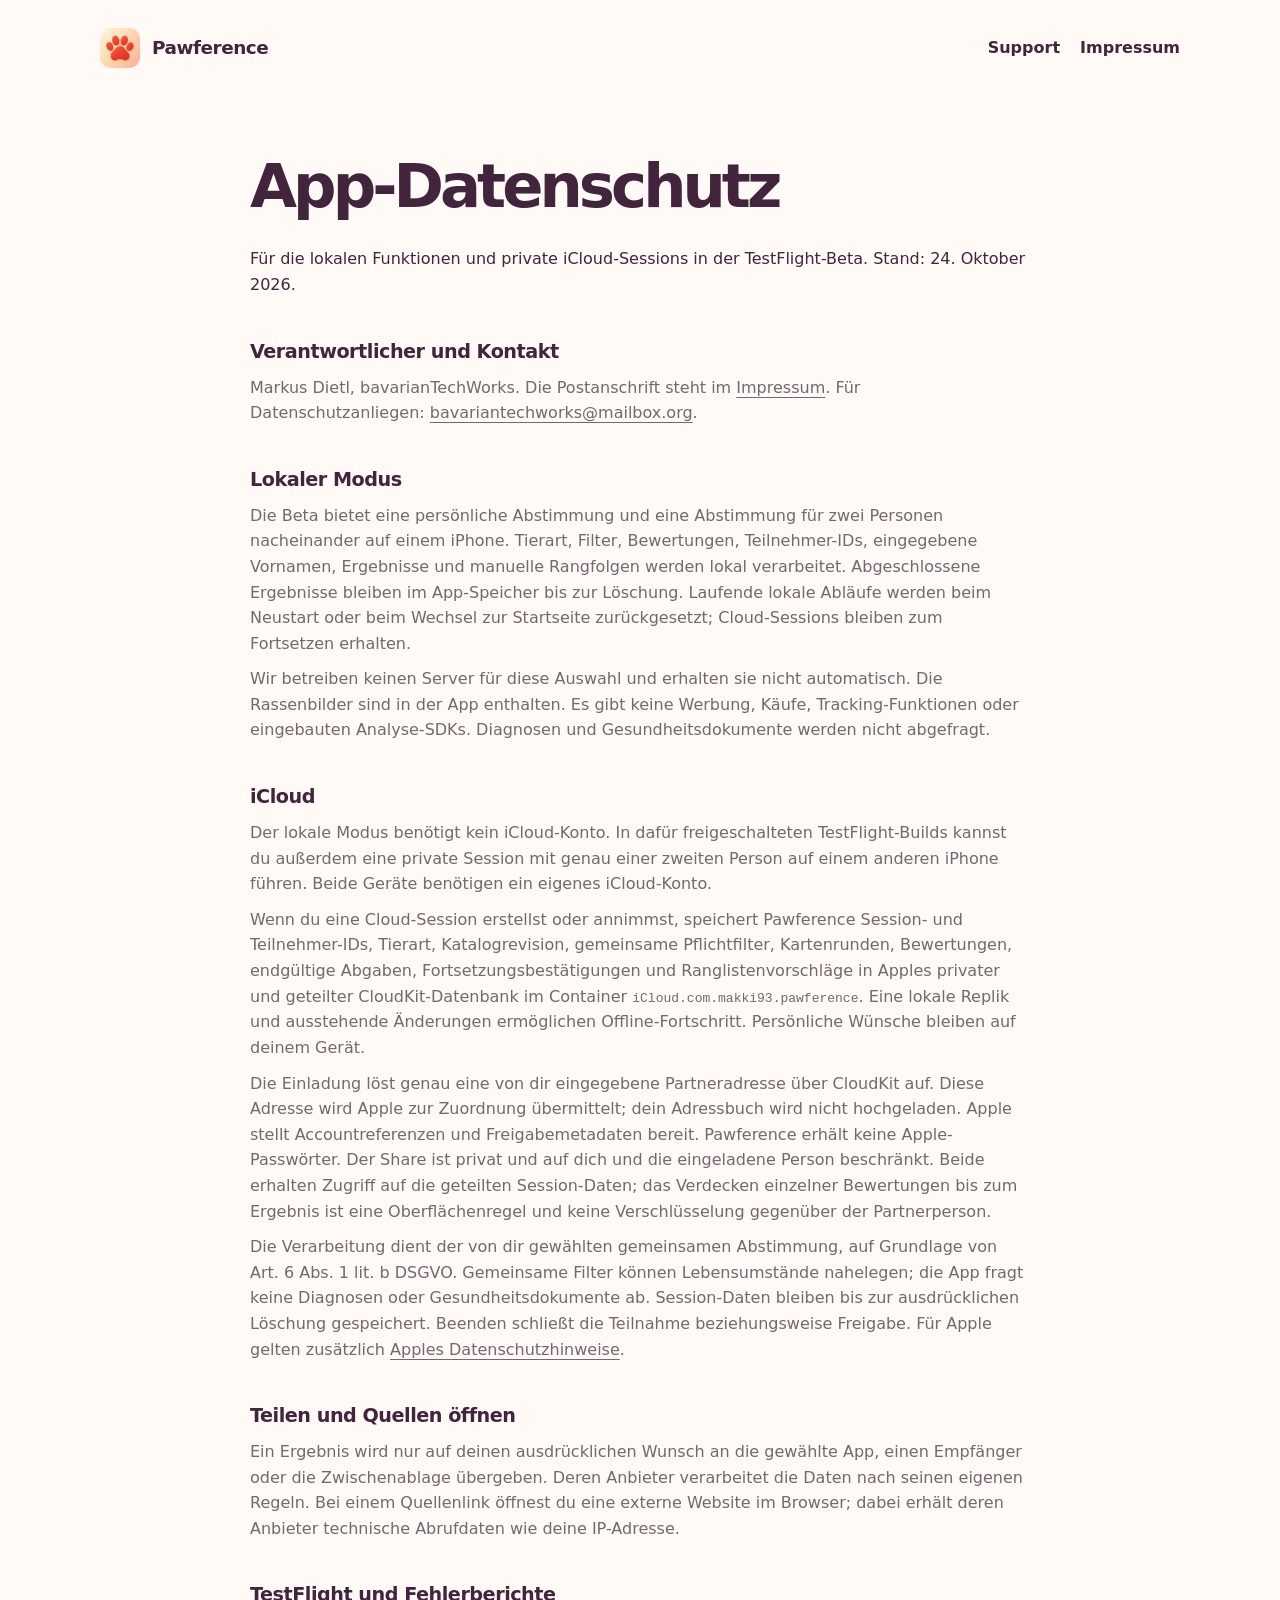
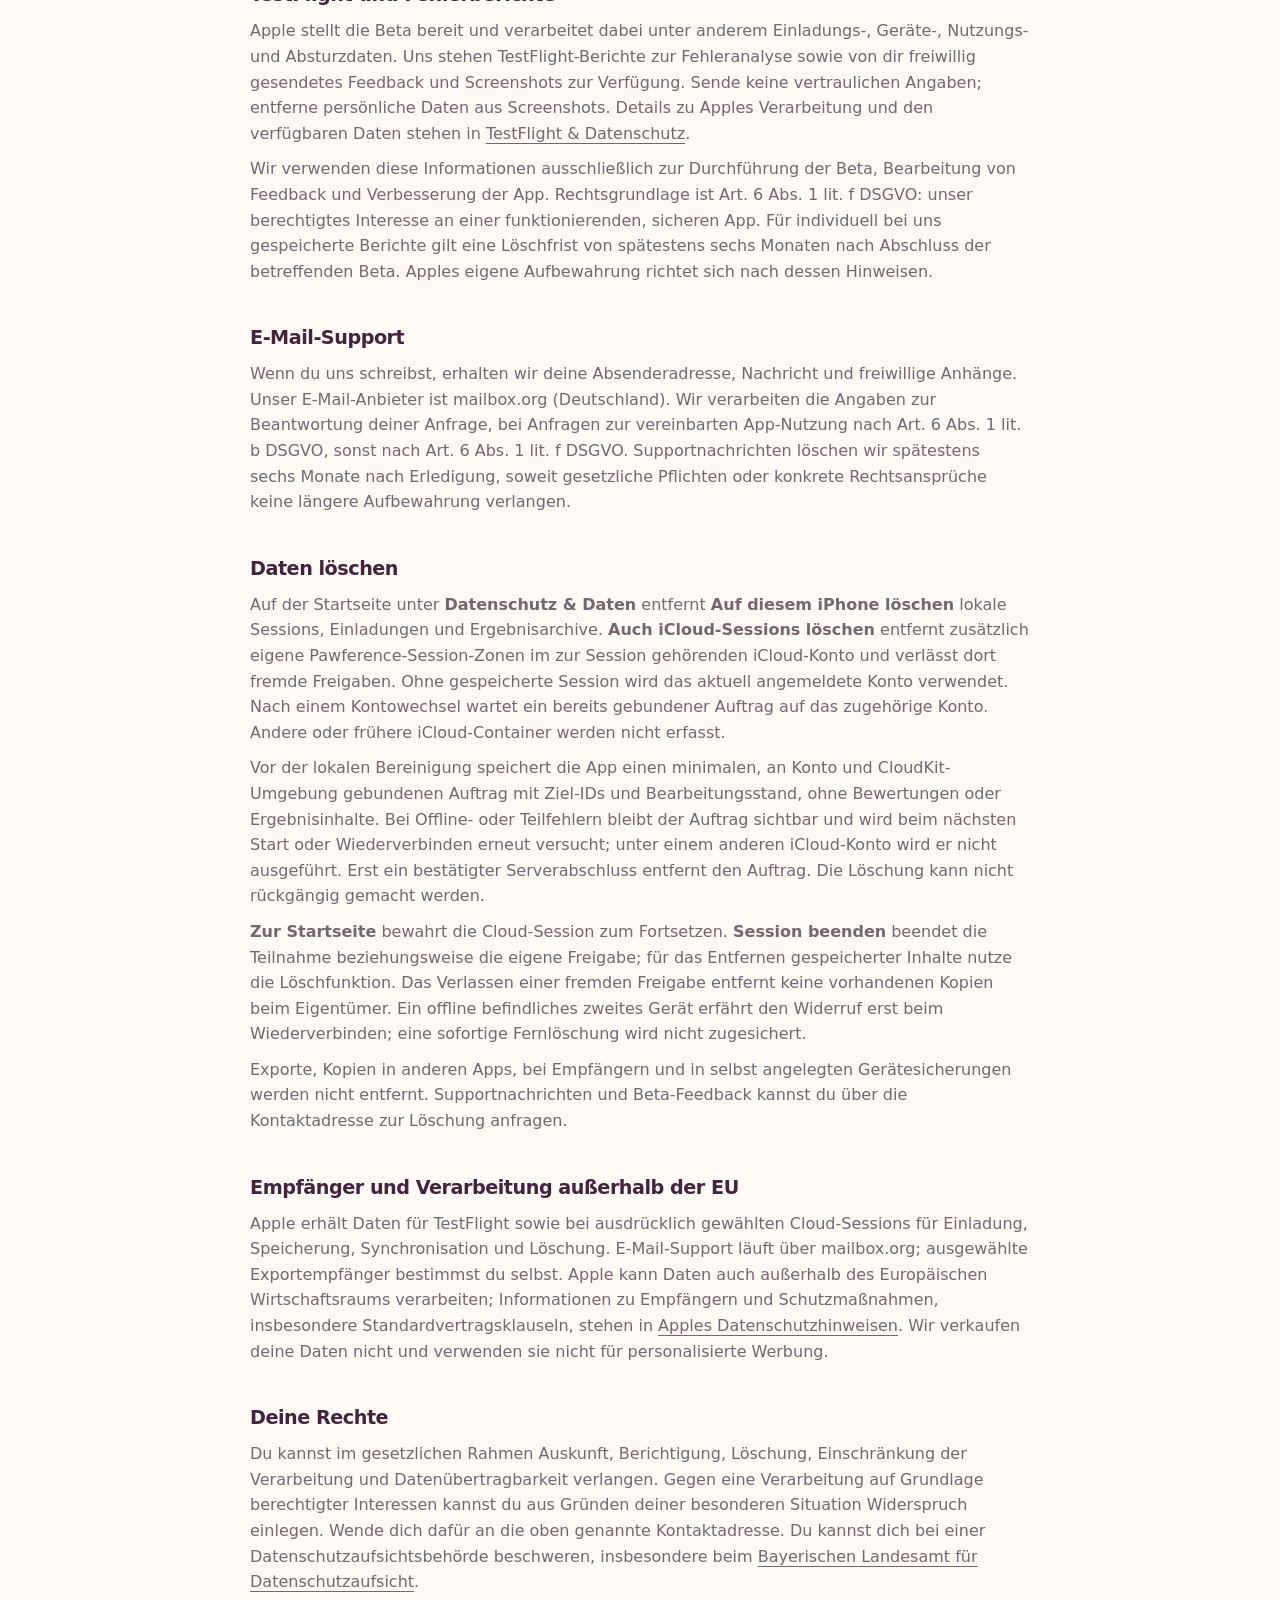
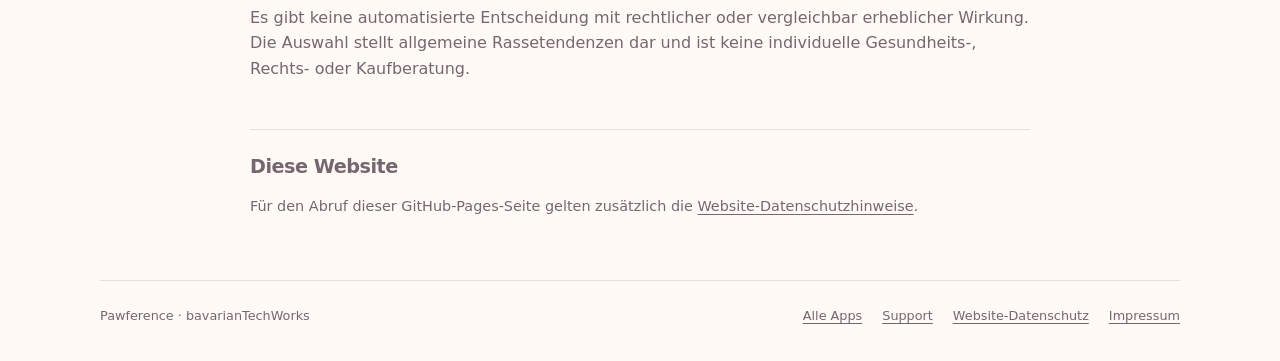
==== commit cad2e15b: "Update Pawference website" ====
--- a/app-privacy.html
+++ b/app-privacy.html
@@ -14,14 +14,14 @@
   <header class="site-header wrapper"><a class="brand" href="./"><img src="app-icon.png" alt="" width="40" height="40">Pawference</a><nav aria-label="Hauptnavigation"><a href="support.html">Support</a><a href="https://makki93.github.io/impressum.html">Impressum</a></nav></header>
   <main id="inhalt" class="wrapper support-content">
     <h1>App-Datenschutz</h1>
-    <p>Für die lokale Beta 1.0.0 (4) und den internen Cloud-Test ab Build 5. Stand: 2. Oktober 2026.</p>
+    <p>Für die lokalen Funktionen und private iCloud-Sessions in der TestFlight-Beta. Stand: 24. Oktober 2026.</p>
     <section class="support-section"><h2>Verantwortlicher und Kontakt</h2><p>Markus Dietl, bavarianTechWorks. Die Postanschrift steht im <a href="https://makki93.github.io/impressum.html">Impressum</a>. Für Datenschutzanliegen: <a class="email-link" href="mailto:bavariantechworks@mailbox.org">bavariantechworks@mailbox.org</a>.</p></section>
     <section class="support-section"><h2>Lokaler Modus</h2><p>Die Beta bietet eine persönliche Abstimmung und eine Abstimmung für zwei Personen nacheinander auf einem iPhone. Tierart, Filter, Bewertungen, Teilnehmer-IDs, eingegebene Vornamen, Ergebnisse und manuelle Rangfolgen werden lokal verarbeitet. Abgeschlossene Ergebnisse bleiben im App-Speicher bis zur Löschung. Laufende lokale Abläufe werden beim Neustart oder beim Wechsel zur Startseite zurückgesetzt; Cloud-Sessions bleiben zum Fortsetzen erhalten.</p><p>Wir betreiben keinen Server für diese Auswahl und erhalten sie nicht automatisch. Die Rassenbilder sind in der App enthalten. Es gibt keine Werbung, Käufe, Tracking-Funktionen oder eingebauten Analyse-SDKs. Diagnosen und Gesundheitsdokumente werden nicht abgefragt.</p></section>
-    <section class="support-section"><h2>iCloud</h2><p>Build 4 unterstützt persönliche Auswahl und zwei Personen auf einem iPhone. Ab Build 5 werden private Cloud-Sessions zunächst intern mit zwei iCloud-Konten getestet. Eine externe Cloud-Beta wird erst nach dieser Prüfung freigegeben. Der lokale Modus benötigt kein iCloud-Konto.</p><p>Wenn du eine Cloud-Session erstellst oder annimmst, speichert Pawference Session- und Teilnehmer-IDs, Tierart, Katalogrevision, gemeinsame Pflichtfilter, Kartenrunden, Bewertungen, endgültige Abgaben, Fortsetzungsbestätigungen und Ranglistenvorschläge in Apples privater und geteilter CloudKit-Datenbank im Container <code>iCloud.com.makki93.pawference</code>. Eine lokale Replik und ausstehende Änderungen ermöglichen Offline-Fortschritt. Persönliche Wünsche bleiben auf deinem Gerät.</p><p>Die Einladung löst genau eine von dir eingegebene Partneradresse über CloudKit auf. Diese Adresse wird Apple zur Zuordnung übermittelt; dein Adressbuch wird nicht hochgeladen. Apple stellt Accountreferenzen und Freigabemetadaten bereit. Pawference erhält keine Apple-Passwörter. Der Share ist privat und auf dich und die eingeladene Person beschränkt. Beide erhalten Zugriff auf die geteilten Session-Daten; das Verdecken einzelner Bewertungen bis zum Ergebnis ist eine Oberflächenregel und keine Verschlüsselung gegenüber der Partnerperson.</p><p>Die Verarbeitung dient der von dir gewählten gemeinsamen Abstimmung, auf Grundlage von Art. 6 Abs. 1 lit. b DSGVO. Gemeinsame Filter können Lebensumstände nahelegen; die App fragt keine Diagnosen oder Gesundheitsdokumente ab. Session-Daten bleiben bis zur ausdrücklichen Löschung gespeichert. Beenden schließt die Teilnahme beziehungsweise Freigabe. Für Apple gelten zusätzlich <a href="https://www.apple.com/legal/privacy/">Apples Datenschutzhinweise</a>.</p></section>
+    <section class="support-section"><h2>iCloud</h2><p>Der lokale Modus benötigt kein iCloud-Konto. In dafür freigeschalteten TestFlight-Builds kannst du außerdem eine private Session mit genau einer zweiten Person auf einem anderen iPhone führen. Beide Geräte benötigen ein eigenes iCloud-Konto.</p><p>Wenn du eine Cloud-Session erstellst oder annimmst, speichert Pawference Session- und Teilnehmer-IDs, Tierart, Katalogrevision, gemeinsame Pflichtfilter, Kartenrunden, Bewertungen, endgültige Abgaben, Fortsetzungsbestätigungen und Ranglistenvorschläge in Apples privater und geteilter CloudKit-Datenbank im Container <code>iCloud.com.makki93.pawference</code>. Eine lokale Replik und ausstehende Änderungen ermöglichen Offline-Fortschritt. Persönliche Wünsche bleiben auf deinem Gerät.</p><p>Die Einladung löst genau eine von dir eingegebene Partneradresse über CloudKit auf. Diese Adresse wird Apple zur Zuordnung übermittelt; dein Adressbuch wird nicht hochgeladen. Apple stellt Accountreferenzen und Freigabemetadaten bereit. Pawference erhält keine Apple-Passwörter. Der Share ist privat und auf dich und die eingeladene Person beschränkt. Beide erhalten Zugriff auf die geteilten Session-Daten; das Verdecken einzelner Bewertungen bis zum Ergebnis ist eine Oberflächenregel und keine Verschlüsselung gegenüber der Partnerperson.</p><p>Die Verarbeitung dient der von dir gewählten gemeinsamen Abstimmung, auf Grundlage von Art. 6 Abs. 1 lit. b DSGVO. Gemeinsame Filter können Lebensumstände nahelegen; die App fragt keine Diagnosen oder Gesundheitsdokumente ab. Session-Daten bleiben bis zur ausdrücklichen Löschung gespeichert. Beenden schließt die Teilnahme beziehungsweise Freigabe. Für Apple gelten zusätzlich <a href="https://www.apple.com/legal/privacy/">Apples Datenschutzhinweise</a>.</p></section>
     <section class="support-section"><h2>Teilen und Quellen öffnen</h2><p>Ein Ergebnis wird nur auf deinen ausdrücklichen Wunsch an die gewählte App, einen Empfänger oder die Zwischenablage übergeben. Deren Anbieter verarbeitet die Daten nach seinen eigenen Regeln. Bei einem Quellenlink öffnest du eine externe Website im Browser; dabei erhält deren Anbieter technische Abrufdaten wie deine IP-Adresse.</p></section>
     <section class="support-section"><h2>TestFlight und Fehlerberichte</h2><p>Apple stellt die Beta bereit und verarbeitet dabei unter anderem Einladungs-, Geräte-, Nutzungs- und Absturzdaten. Uns stehen TestFlight-Berichte zur Fehleranalyse sowie von dir freiwillig gesendetes Feedback und Screenshots zur Verfügung. Sende keine vertraulichen Angaben; entferne persönliche Daten aus Screenshots. Details zu Apples Verarbeitung und den verfügbaren Daten stehen in <a href="https://www.apple.com/legal/privacy/data/en/test-flight/">TestFlight &amp; Datenschutz</a>.</p><p>Wir verwenden diese Informationen ausschließlich zur Durchführung der Beta, Bearbeitung von Feedback und Verbesserung der App. Rechtsgrundlage ist Art. 6 Abs. 1 lit. f DSGVO: unser berechtigtes Interesse an einer funktionierenden, sicheren App. Für individuell bei uns gespeicherte Berichte gilt eine Löschfrist von spätestens sechs Monaten nach Abschluss der betreffenden Beta. Apples eigene Aufbewahrung richtet sich nach dessen Hinweisen.</p></section>
     <section class="support-section"><h2>E-Mail-Support</h2><p>Wenn du uns schreibst, erhalten wir deine Absenderadresse, Nachricht und freiwillige Anhänge. Unser E-Mail-Anbieter ist mailbox.org (Deutschland). Wir verarbeiten die Angaben zur Beantwortung deiner Anfrage, bei Anfragen zur vereinbarten App-Nutzung nach Art. 6 Abs. 1 lit. b DSGVO, sonst nach Art. 6 Abs. 1 lit. f DSGVO. Supportnachrichten löschen wir spätestens sechs Monate nach Erledigung, soweit gesetzliche Pflichten oder konkrete Rechtsansprüche keine längere Aufbewahrung verlangen.</p></section>
-    <section class="support-section"><h2>Daten löschen</h2><p>Auf der Startseite unter <strong>Datenschutz &amp; Daten</strong> entfernt <strong>Auf diesem iPhone löschen</strong> lokale Sessions, Einladungen und Ergebnisarchive. <strong>Auch iCloud-Sessions löschen</strong> entfernt zusätzlich eigene Pawference-Session-Zonen im aktuellen iCloud-Konto und verlässt fremde Freigaben. Andere oder frühere iCloud-Container werden nicht erfasst.</p><p>Vor der lokalen Bereinigung speichert die App einen minimalen, an Konto und CloudKit-Umgebung gebundenen Auftrag mit Ziel-IDs und Bearbeitungsstand, ohne Bewertungen oder Ergebnisinhalte. Bei Offline- oder Teilfehlern bleibt der Auftrag sichtbar und wird beim nächsten Start oder Wiederverbinden erneut versucht; unter einem anderen iCloud-Konto wird er nicht ausgeführt. Erst ein bestätigter Serverabschluss entfernt den Auftrag. Die Löschung kann nicht rückgängig gemacht werden.</p><p><strong>Zur Startseite</strong> bewahrt die Cloud-Session zum Fortsetzen. <strong>Session beenden</strong> beendet die Teilnahme beziehungsweise die eigene Freigabe; für das Entfernen gespeicherter Inhalte nutze die Löschfunktion. Das Verlassen einer fremden Freigabe entfernt keine vorhandenen Kopien beim Eigentümer. Ein offline befindliches zweites Gerät erfährt den Widerruf erst beim Wiederverbinden; eine sofortige Fernlöschung wird nicht zugesichert.</p><p>Exporte, Kopien in anderen Apps, bei Empfängern und in selbst angelegten Gerätesicherungen werden nicht entfernt. Supportnachrichten und Beta-Feedback kannst du über die Kontaktadresse zur Löschung anfragen.</p></section>
+    <section class="support-section"><h2>Daten löschen</h2><p>Auf der Startseite unter <strong>Datenschutz &amp; Daten</strong> entfernt <strong>Auf diesem iPhone löschen</strong> lokale Sessions, Einladungen und Ergebnisarchive. <strong>Auch iCloud-Sessions löschen</strong> entfernt zusätzlich eigene Pawference-Session-Zonen im zur Session gehörenden iCloud-Konto und verlässt dort fremde Freigaben. Ohne gespeicherte Session wird das aktuell angemeldete Konto verwendet. Nach einem Kontowechsel wartet ein bereits gebundener Auftrag auf das zugehörige Konto. Andere oder frühere iCloud-Container werden nicht erfasst.</p><p>Vor der lokalen Bereinigung speichert die App einen minimalen, an Konto und CloudKit-Umgebung gebundenen Auftrag mit Ziel-IDs und Bearbeitungsstand, ohne Bewertungen oder Ergebnisinhalte. Bei Offline- oder Teilfehlern bleibt der Auftrag sichtbar und wird beim nächsten Start oder Wiederverbinden erneut versucht; unter einem anderen iCloud-Konto wird er nicht ausgeführt. Erst ein bestätigter Serverabschluss entfernt den Auftrag. Die Löschung kann nicht rückgängig gemacht werden.</p><p><strong>Zur Startseite</strong> bewahrt die Cloud-Session zum Fortsetzen. <strong>Session beenden</strong> beendet die Teilnahme beziehungsweise die eigene Freigabe; für das Entfernen gespeicherter Inhalte nutze die Löschfunktion. Das Verlassen einer fremden Freigabe entfernt keine vorhandenen Kopien beim Eigentümer. Ein offline befindliches zweites Gerät erfährt den Widerruf erst beim Wiederverbinden; eine sofortige Fernlöschung wird nicht zugesichert.</p><p>Exporte, Kopien in anderen Apps, bei Empfängern und in selbst angelegten Gerätesicherungen werden nicht entfernt. Supportnachrichten und Beta-Feedback kannst du über die Kontaktadresse zur Löschung anfragen.</p></section>
     <section class="support-section"><h2>Empfänger und Verarbeitung außerhalb der EU</h2><p>Apple erhält Daten für TestFlight sowie bei ausdrücklich gewählten Cloud-Sessions für Einladung, Speicherung, Synchronisation und Löschung. E-Mail-Support läuft über mailbox.org; ausgewählte Exportempfänger bestimmst du selbst. Apple kann Daten auch außerhalb des Europäischen Wirtschaftsraums verarbeiten; Informationen zu Empfängern und Schutzmaßnahmen, insbesondere Standardvertragsklauseln, stehen in <a href="https://www.apple.com/legal/privacy/">Apples Datenschutzhinweisen</a>. Wir verkaufen deine Daten nicht und verwenden sie nicht für personalisierte Werbung.</p></section>
     <section class="support-section"><h2>Deine Rechte</h2><p>Du kannst im gesetzlichen Rahmen Auskunft, Berichtigung, Löschung, Einschränkung der Verarbeitung und Datenübertragbarkeit verlangen. Gegen eine Verarbeitung auf Grundlage berechtigter Interessen kannst du aus Gründen deiner besonderen Situation Widerspruch einlegen. Wende dich dafür an die oben genannte Kontaktadresse. Du kannst dich bei einer Datenschutzaufsichtsbehörde beschweren, insbesondere beim <a href="https://www.lda.bayern.de/de/beschwerde.html">Bayerischen Landesamt für Datenschutzaufsicht</a>.</p><p>Es gibt keine automatisierte Entscheidung mit rechtlicher oder vergleichbar erheblicher Wirkung. Die Auswahl stellt allgemeine Rassetendenzen dar und ist keine individuelle Gesundheits-, Rechts- oder Kaufberatung.</p></section>
     <section class="hosting-note"><h2>Diese Website</h2><p>Für den Abruf dieser GitHub-Pages-Seite gelten zusätzlich die <a href="privacy.html">Website-Datenschutzhinweise</a>.</p></section>
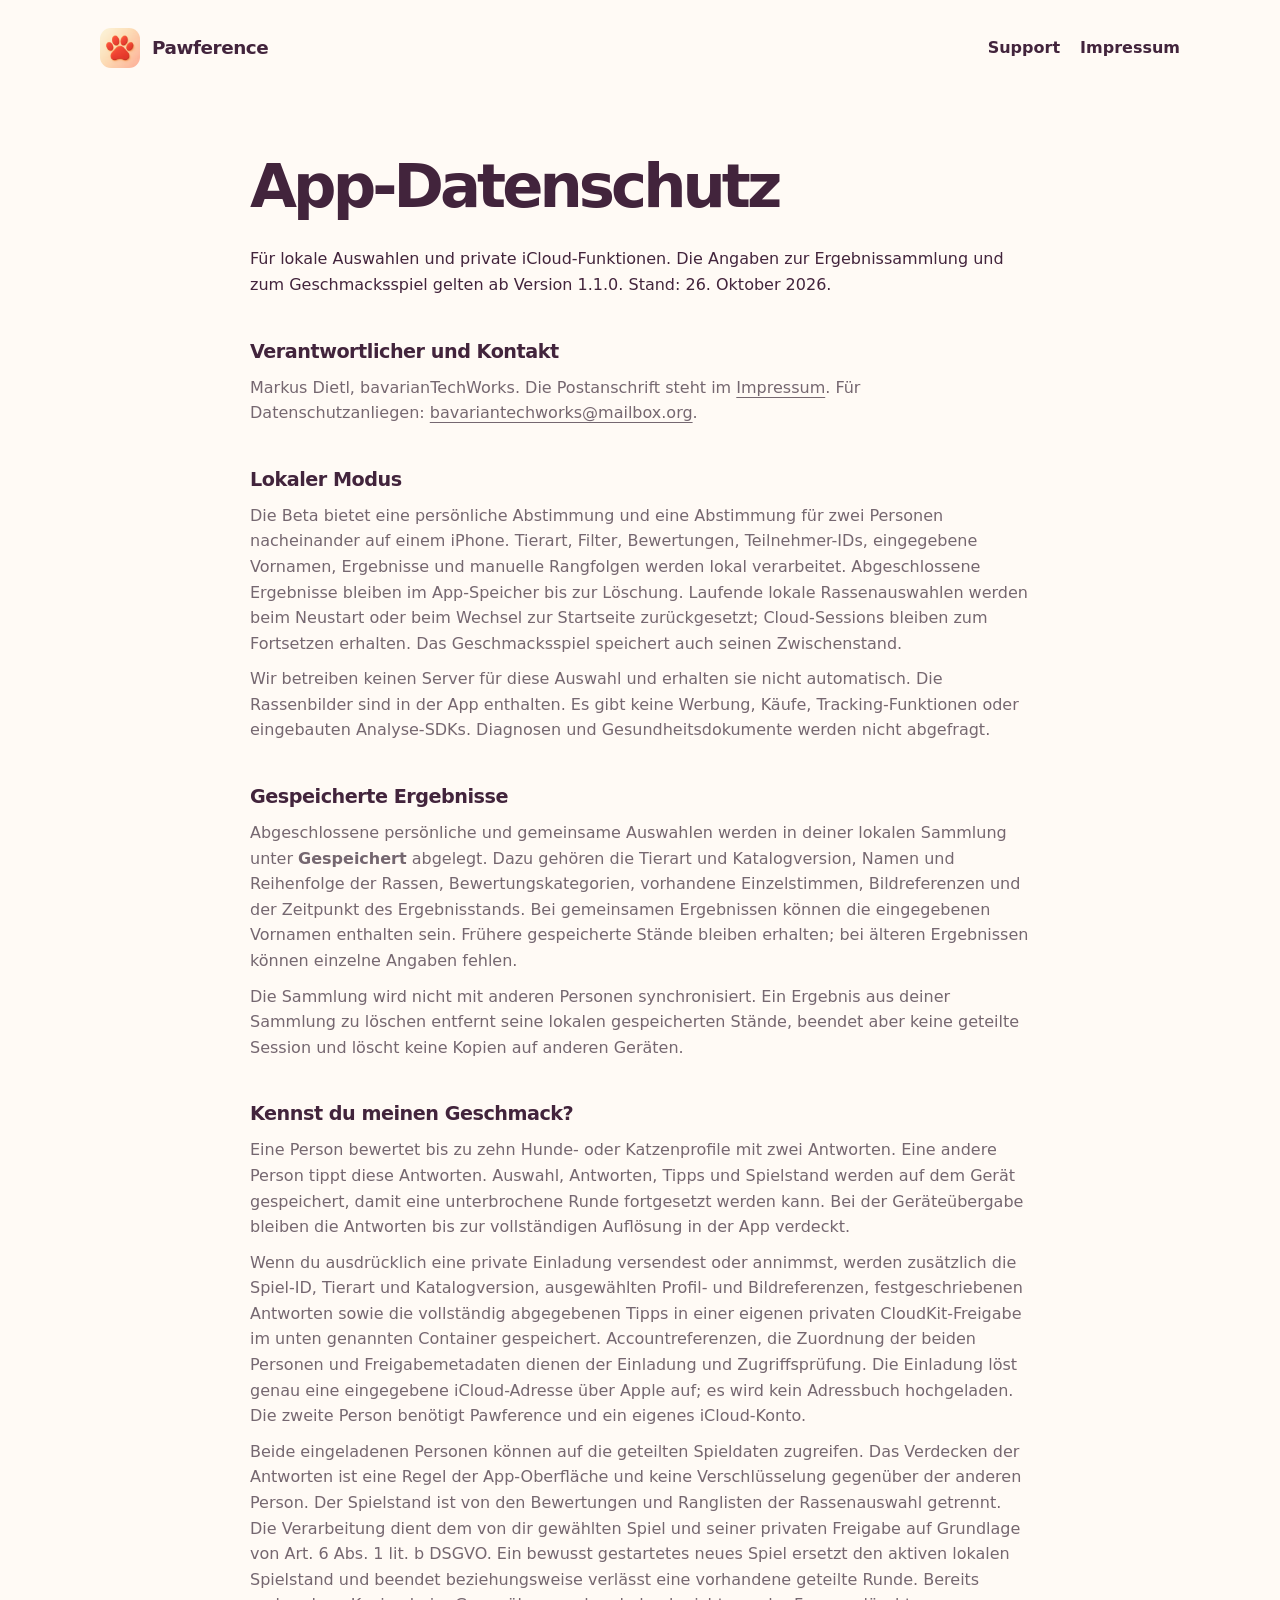
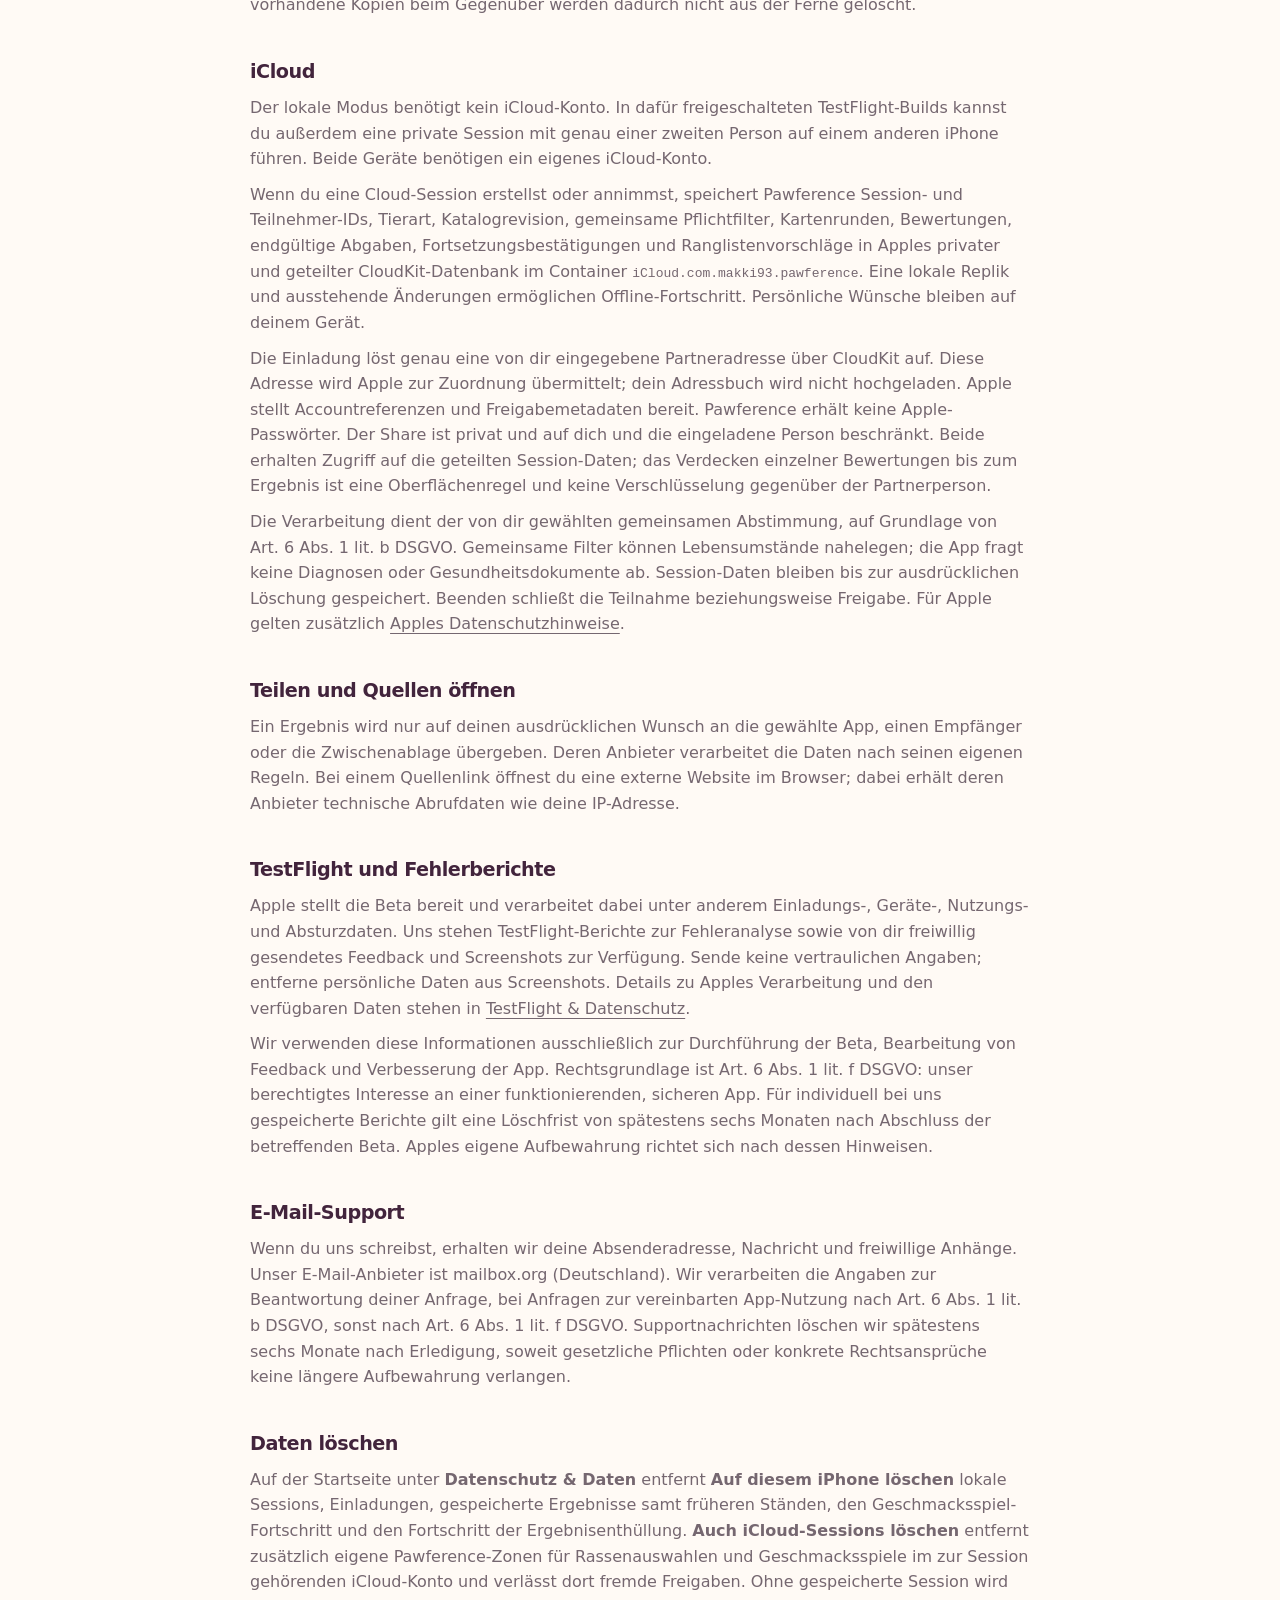
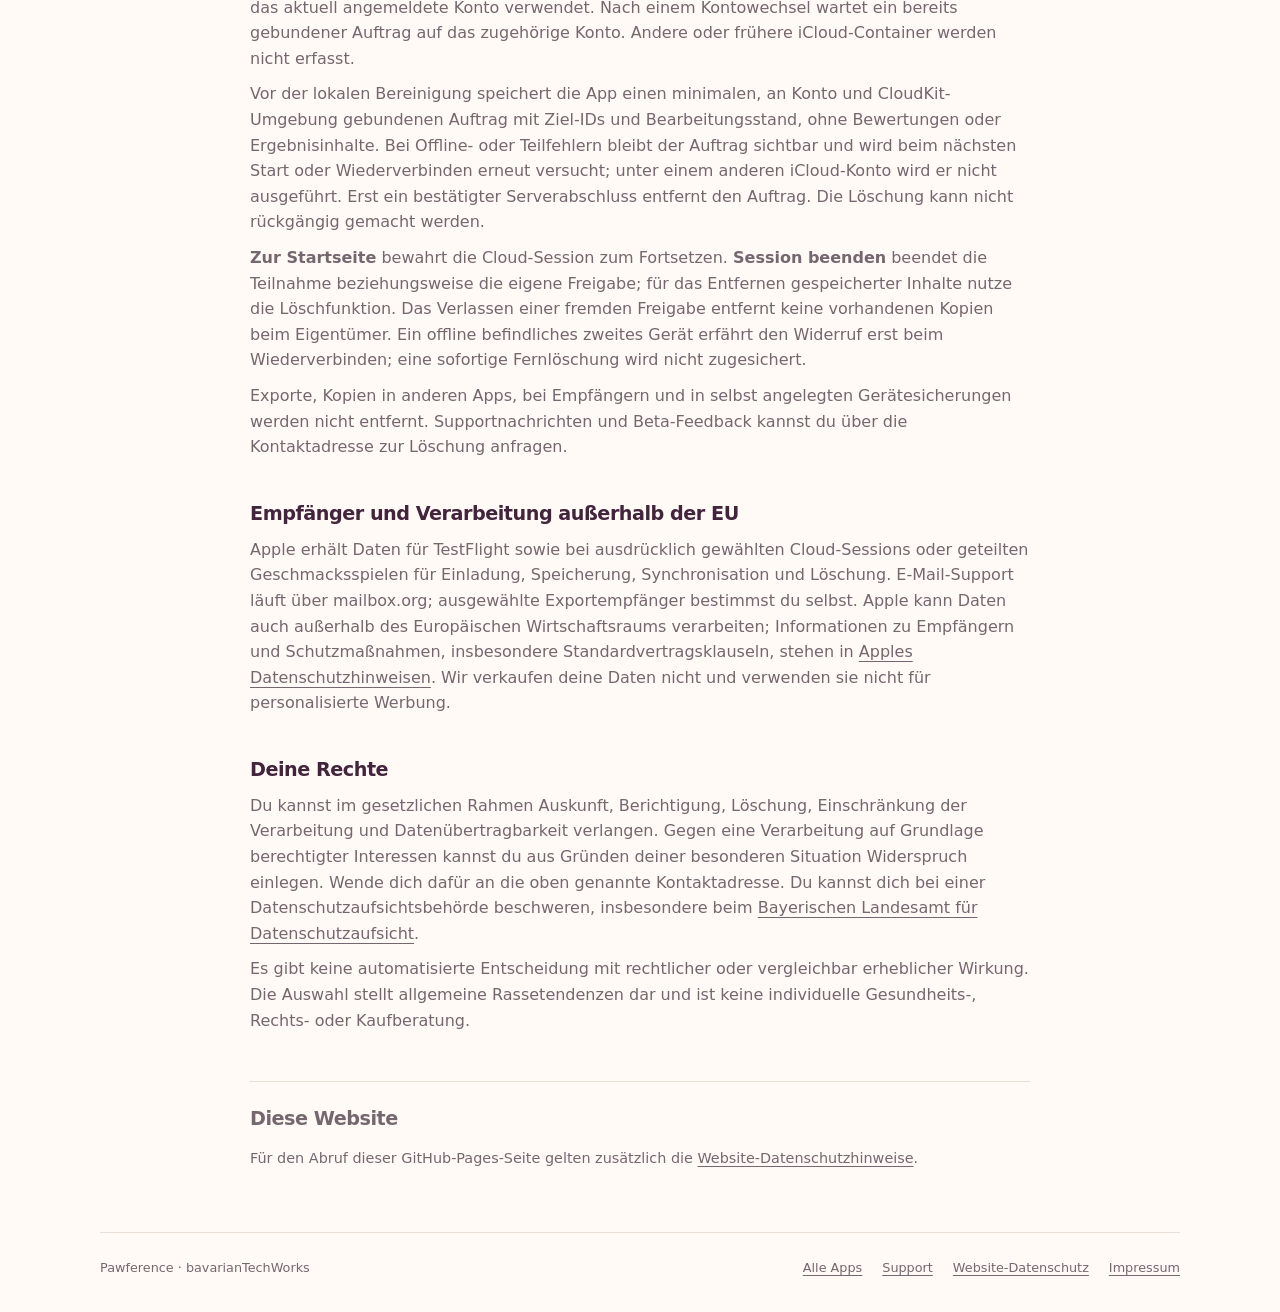
==== commit 9efe0cdd: "Update Pawference website" ====
--- a/app-privacy.html
+++ b/app-privacy.html
@@ -3,7 +3,7 @@
 <head>
   <meta charset="utf-8">
   <meta name="viewport" content="width=device-width, initial-scale=1">
-  <meta name="description" content="Datenschutzerklärung für die geschlossene Pawference-TestFlight-Beta.">
+  <meta name="description" content="Datenschutzerklärung für Pawference: lokale Auswahlen, gespeicherte Ergebnisse und private iCloud-Funktionen.">
   <meta name="theme-color" content="#42243c">
   <title>App-Datenschutz · Pawference</title>
   <link rel="icon" href="app-icon.png">
@@ -14,15 +14,17 @@
   <header class="site-header wrapper"><a class="brand" href="./"><img src="app-icon.png" alt="" width="40" height="40">Pawference</a><nav aria-label="Hauptnavigation"><a href="support.html">Support</a><a href="https://makki93.github.io/impressum.html">Impressum</a></nav></header>
   <main id="inhalt" class="wrapper support-content">
     <h1>App-Datenschutz</h1>
-    <p>Für die lokalen Funktionen und private iCloud-Sessions in der TestFlight-Beta. Stand: 24. Oktober 2026.</p>
+    <p>Für lokale Auswahlen und private iCloud-Funktionen. Die Angaben zur Ergebnissammlung und zum Geschmacksspiel gelten ab Version 1.1.0. Stand: 26. Oktober 2026.</p>
     <section class="support-section"><h2>Verantwortlicher und Kontakt</h2><p>Markus Dietl, bavarianTechWorks. Die Postanschrift steht im <a href="https://makki93.github.io/impressum.html">Impressum</a>. Für Datenschutzanliegen: <a class="email-link" href="mailto:bavariantechworks@mailbox.org">bavariantechworks@mailbox.org</a>.</p></section>
-    <section class="support-section"><h2>Lokaler Modus</h2><p>Die Beta bietet eine persönliche Abstimmung und eine Abstimmung für zwei Personen nacheinander auf einem iPhone. Tierart, Filter, Bewertungen, Teilnehmer-IDs, eingegebene Vornamen, Ergebnisse und manuelle Rangfolgen werden lokal verarbeitet. Abgeschlossene Ergebnisse bleiben im App-Speicher bis zur Löschung. Laufende lokale Abläufe werden beim Neustart oder beim Wechsel zur Startseite zurückgesetzt; Cloud-Sessions bleiben zum Fortsetzen erhalten.</p><p>Wir betreiben keinen Server für diese Auswahl und erhalten sie nicht automatisch. Die Rassenbilder sind in der App enthalten. Es gibt keine Werbung, Käufe, Tracking-Funktionen oder eingebauten Analyse-SDKs. Diagnosen und Gesundheitsdokumente werden nicht abgefragt.</p></section>
+    <section class="support-section"><h2>Lokaler Modus</h2><p>Die Beta bietet eine persönliche Abstimmung und eine Abstimmung für zwei Personen nacheinander auf einem iPhone. Tierart, Filter, Bewertungen, Teilnehmer-IDs, eingegebene Vornamen, Ergebnisse und manuelle Rangfolgen werden lokal verarbeitet. Abgeschlossene Ergebnisse bleiben im App-Speicher bis zur Löschung. Laufende lokale Rassenauswahlen werden beim Neustart oder beim Wechsel zur Startseite zurückgesetzt; Cloud-Sessions bleiben zum Fortsetzen erhalten. Das Geschmacksspiel speichert auch seinen Zwischenstand.</p><p>Wir betreiben keinen Server für diese Auswahl und erhalten sie nicht automatisch. Die Rassenbilder sind in der App enthalten. Es gibt keine Werbung, Käufe, Tracking-Funktionen oder eingebauten Analyse-SDKs. Diagnosen und Gesundheitsdokumente werden nicht abgefragt.</p></section>
+    <section class="support-section"><h2>Gespeicherte Ergebnisse</h2><p>Abgeschlossene persönliche und gemeinsame Auswahlen werden in deiner lokalen Sammlung unter <strong>Gespeichert</strong> abgelegt. Dazu gehören die Tierart und Katalogversion, Namen und Reihenfolge der Rassen, Bewertungskategorien, vorhandene Einzelstimmen, Bildreferenzen und der Zeitpunkt des Ergebnisstands. Bei gemeinsamen Ergebnissen können die eingegebenen Vornamen enthalten sein. Frühere gespeicherte Stände bleiben erhalten; bei älteren Ergebnissen können einzelne Angaben fehlen.</p><p>Die Sammlung wird nicht mit anderen Personen synchronisiert. Ein Ergebnis aus deiner Sammlung zu löschen entfernt seine lokalen gespeicherten Stände, beendet aber keine geteilte Session und löscht keine Kopien auf anderen Geräten.</p></section>
+    <section class="support-section"><h2>Kennst du meinen Geschmack?</h2><p>Eine Person bewertet bis zu zehn Hunde- oder Katzenprofile mit zwei Antworten. Eine andere Person tippt diese Antworten. Auswahl, Antworten, Tipps und Spielstand werden auf dem Gerät gespeichert, damit eine unterbrochene Runde fortgesetzt werden kann. Bei der Geräteübergabe bleiben die Antworten bis zur vollständigen Auflösung in der App verdeckt.</p><p>Wenn du ausdrücklich eine private Einladung versendest oder annimmst, werden zusätzlich die Spiel-ID, Tierart und Katalogversion, ausgewählten Profil- und Bildreferenzen, festgeschriebenen Antworten sowie die vollständig abgegebenen Tipps in einer eigenen privaten CloudKit-Freigabe im unten genannten Container gespeichert. Accountreferenzen, die Zuordnung der beiden Personen und Freigabemetadaten dienen der Einladung und Zugriffsprüfung. Die Einladung löst genau eine eingegebene iCloud-Adresse über Apple auf; es wird kein Adressbuch hochgeladen. Die zweite Person benötigt Pawference und ein eigenes iCloud-Konto.</p><p>Beide eingeladenen Personen können auf die geteilten Spieldaten zugreifen. Das Verdecken der Antworten ist eine Regel der App-Oberfläche und keine Verschlüsselung gegenüber der anderen Person. Der Spielstand ist von den Bewertungen und Ranglisten der Rassenauswahl getrennt. Die Verarbeitung dient dem von dir gewählten Spiel und seiner privaten Freigabe auf Grundlage von Art. 6 Abs. 1 lit. b DSGVO. Ein bewusst gestartetes neues Spiel ersetzt den aktiven lokalen Spielstand und beendet beziehungsweise verlässt eine vorhandene geteilte Runde. Bereits vorhandene Kopien beim Gegenüber werden dadurch nicht aus der Ferne gelöscht.</p></section>
     <section class="support-section"><h2>iCloud</h2><p>Der lokale Modus benötigt kein iCloud-Konto. In dafür freigeschalteten TestFlight-Builds kannst du außerdem eine private Session mit genau einer zweiten Person auf einem anderen iPhone führen. Beide Geräte benötigen ein eigenes iCloud-Konto.</p><p>Wenn du eine Cloud-Session erstellst oder annimmst, speichert Pawference Session- und Teilnehmer-IDs, Tierart, Katalogrevision, gemeinsame Pflichtfilter, Kartenrunden, Bewertungen, endgültige Abgaben, Fortsetzungsbestätigungen und Ranglistenvorschläge in Apples privater und geteilter CloudKit-Datenbank im Container <code>iCloud.com.makki93.pawference</code>. Eine lokale Replik und ausstehende Änderungen ermöglichen Offline-Fortschritt. Persönliche Wünsche bleiben auf deinem Gerät.</p><p>Die Einladung löst genau eine von dir eingegebene Partneradresse über CloudKit auf. Diese Adresse wird Apple zur Zuordnung übermittelt; dein Adressbuch wird nicht hochgeladen. Apple stellt Accountreferenzen und Freigabemetadaten bereit. Pawference erhält keine Apple-Passwörter. Der Share ist privat und auf dich und die eingeladene Person beschränkt. Beide erhalten Zugriff auf die geteilten Session-Daten; das Verdecken einzelner Bewertungen bis zum Ergebnis ist eine Oberflächenregel und keine Verschlüsselung gegenüber der Partnerperson.</p><p>Die Verarbeitung dient der von dir gewählten gemeinsamen Abstimmung, auf Grundlage von Art. 6 Abs. 1 lit. b DSGVO. Gemeinsame Filter können Lebensumstände nahelegen; die App fragt keine Diagnosen oder Gesundheitsdokumente ab. Session-Daten bleiben bis zur ausdrücklichen Löschung gespeichert. Beenden schließt die Teilnahme beziehungsweise Freigabe. Für Apple gelten zusätzlich <a href="https://www.apple.com/legal/privacy/">Apples Datenschutzhinweise</a>.</p></section>
     <section class="support-section"><h2>Teilen und Quellen öffnen</h2><p>Ein Ergebnis wird nur auf deinen ausdrücklichen Wunsch an die gewählte App, einen Empfänger oder die Zwischenablage übergeben. Deren Anbieter verarbeitet die Daten nach seinen eigenen Regeln. Bei einem Quellenlink öffnest du eine externe Website im Browser; dabei erhält deren Anbieter technische Abrufdaten wie deine IP-Adresse.</p></section>
     <section class="support-section"><h2>TestFlight und Fehlerberichte</h2><p>Apple stellt die Beta bereit und verarbeitet dabei unter anderem Einladungs-, Geräte-, Nutzungs- und Absturzdaten. Uns stehen TestFlight-Berichte zur Fehleranalyse sowie von dir freiwillig gesendetes Feedback und Screenshots zur Verfügung. Sende keine vertraulichen Angaben; entferne persönliche Daten aus Screenshots. Details zu Apples Verarbeitung und den verfügbaren Daten stehen in <a href="https://www.apple.com/legal/privacy/data/en/test-flight/">TestFlight &amp; Datenschutz</a>.</p><p>Wir verwenden diese Informationen ausschließlich zur Durchführung der Beta, Bearbeitung von Feedback und Verbesserung der App. Rechtsgrundlage ist Art. 6 Abs. 1 lit. f DSGVO: unser berechtigtes Interesse an einer funktionierenden, sicheren App. Für individuell bei uns gespeicherte Berichte gilt eine Löschfrist von spätestens sechs Monaten nach Abschluss der betreffenden Beta. Apples eigene Aufbewahrung richtet sich nach dessen Hinweisen.</p></section>
     <section class="support-section"><h2>E-Mail-Support</h2><p>Wenn du uns schreibst, erhalten wir deine Absenderadresse, Nachricht und freiwillige Anhänge. Unser E-Mail-Anbieter ist mailbox.org (Deutschland). Wir verarbeiten die Angaben zur Beantwortung deiner Anfrage, bei Anfragen zur vereinbarten App-Nutzung nach Art. 6 Abs. 1 lit. b DSGVO, sonst nach Art. 6 Abs. 1 lit. f DSGVO. Supportnachrichten löschen wir spätestens sechs Monate nach Erledigung, soweit gesetzliche Pflichten oder konkrete Rechtsansprüche keine längere Aufbewahrung verlangen.</p></section>
-    <section class="support-section"><h2>Daten löschen</h2><p>Auf der Startseite unter <strong>Datenschutz &amp; Daten</strong> entfernt <strong>Auf diesem iPhone löschen</strong> lokale Sessions, Einladungen und Ergebnisarchive. <strong>Auch iCloud-Sessions löschen</strong> entfernt zusätzlich eigene Pawference-Session-Zonen im zur Session gehörenden iCloud-Konto und verlässt dort fremde Freigaben. Ohne gespeicherte Session wird das aktuell angemeldete Konto verwendet. Nach einem Kontowechsel wartet ein bereits gebundener Auftrag auf das zugehörige Konto. Andere oder frühere iCloud-Container werden nicht erfasst.</p><p>Vor der lokalen Bereinigung speichert die App einen minimalen, an Konto und CloudKit-Umgebung gebundenen Auftrag mit Ziel-IDs und Bearbeitungsstand, ohne Bewertungen oder Ergebnisinhalte. Bei Offline- oder Teilfehlern bleibt der Auftrag sichtbar und wird beim nächsten Start oder Wiederverbinden erneut versucht; unter einem anderen iCloud-Konto wird er nicht ausgeführt. Erst ein bestätigter Serverabschluss entfernt den Auftrag. Die Löschung kann nicht rückgängig gemacht werden.</p><p><strong>Zur Startseite</strong> bewahrt die Cloud-Session zum Fortsetzen. <strong>Session beenden</strong> beendet die Teilnahme beziehungsweise die eigene Freigabe; für das Entfernen gespeicherter Inhalte nutze die Löschfunktion. Das Verlassen einer fremden Freigabe entfernt keine vorhandenen Kopien beim Eigentümer. Ein offline befindliches zweites Gerät erfährt den Widerruf erst beim Wiederverbinden; eine sofortige Fernlöschung wird nicht zugesichert.</p><p>Exporte, Kopien in anderen Apps, bei Empfängern und in selbst angelegten Gerätesicherungen werden nicht entfernt. Supportnachrichten und Beta-Feedback kannst du über die Kontaktadresse zur Löschung anfragen.</p></section>
-    <section class="support-section"><h2>Empfänger und Verarbeitung außerhalb der EU</h2><p>Apple erhält Daten für TestFlight sowie bei ausdrücklich gewählten Cloud-Sessions für Einladung, Speicherung, Synchronisation und Löschung. E-Mail-Support läuft über mailbox.org; ausgewählte Exportempfänger bestimmst du selbst. Apple kann Daten auch außerhalb des Europäischen Wirtschaftsraums verarbeiten; Informationen zu Empfängern und Schutzmaßnahmen, insbesondere Standardvertragsklauseln, stehen in <a href="https://www.apple.com/legal/privacy/">Apples Datenschutzhinweisen</a>. Wir verkaufen deine Daten nicht und verwenden sie nicht für personalisierte Werbung.</p></section>
+    <section class="support-section"><h2>Daten löschen</h2><p>Auf der Startseite unter <strong>Datenschutz &amp; Daten</strong> entfernt <strong>Auf diesem iPhone löschen</strong> lokale Sessions, Einladungen, gespeicherte Ergebnisse samt früheren Ständen, den Geschmacksspiel-Fortschritt und den Fortschritt der Ergebnisenthüllung. <strong>Auch iCloud-Sessions löschen</strong> entfernt zusätzlich eigene Pawference-Zonen für Rassenauswahlen und Geschmacksspiele im zur Session gehörenden iCloud-Konto und verlässt dort fremde Freigaben. Ohne gespeicherte Session wird das aktuell angemeldete Konto verwendet. Nach einem Kontowechsel wartet ein bereits gebundener Auftrag auf das zugehörige Konto. Andere oder frühere iCloud-Container werden nicht erfasst.</p><p>Vor der lokalen Bereinigung speichert die App einen minimalen, an Konto und CloudKit-Umgebung gebundenen Auftrag mit Ziel-IDs und Bearbeitungsstand, ohne Bewertungen oder Ergebnisinhalte. Bei Offline- oder Teilfehlern bleibt der Auftrag sichtbar und wird beim nächsten Start oder Wiederverbinden erneut versucht; unter einem anderen iCloud-Konto wird er nicht ausgeführt. Erst ein bestätigter Serverabschluss entfernt den Auftrag. Die Löschung kann nicht rückgängig gemacht werden.</p><p><strong>Zur Startseite</strong> bewahrt die Cloud-Session zum Fortsetzen. <strong>Session beenden</strong> beendet die Teilnahme beziehungsweise die eigene Freigabe; für das Entfernen gespeicherter Inhalte nutze die Löschfunktion. Das Verlassen einer fremden Freigabe entfernt keine vorhandenen Kopien beim Eigentümer. Ein offline befindliches zweites Gerät erfährt den Widerruf erst beim Wiederverbinden; eine sofortige Fernlöschung wird nicht zugesichert.</p><p>Exporte, Kopien in anderen Apps, bei Empfängern und in selbst angelegten Gerätesicherungen werden nicht entfernt. Supportnachrichten und Beta-Feedback kannst du über die Kontaktadresse zur Löschung anfragen.</p></section>
+    <section class="support-section"><h2>Empfänger und Verarbeitung außerhalb der EU</h2><p>Apple erhält Daten für TestFlight sowie bei ausdrücklich gewählten Cloud-Sessions oder geteilten Geschmacksspielen für Einladung, Speicherung, Synchronisation und Löschung. E-Mail-Support läuft über mailbox.org; ausgewählte Exportempfänger bestimmst du selbst. Apple kann Daten auch außerhalb des Europäischen Wirtschaftsraums verarbeiten; Informationen zu Empfängern und Schutzmaßnahmen, insbesondere Standardvertragsklauseln, stehen in <a href="https://www.apple.com/legal/privacy/">Apples Datenschutzhinweisen</a>. Wir verkaufen deine Daten nicht und verwenden sie nicht für personalisierte Werbung.</p></section>
     <section class="support-section"><h2>Deine Rechte</h2><p>Du kannst im gesetzlichen Rahmen Auskunft, Berichtigung, Löschung, Einschränkung der Verarbeitung und Datenübertragbarkeit verlangen. Gegen eine Verarbeitung auf Grundlage berechtigter Interessen kannst du aus Gründen deiner besonderen Situation Widerspruch einlegen. Wende dich dafür an die oben genannte Kontaktadresse. Du kannst dich bei einer Datenschutzaufsichtsbehörde beschweren, insbesondere beim <a href="https://www.lda.bayern.de/de/beschwerde.html">Bayerischen Landesamt für Datenschutzaufsicht</a>.</p><p>Es gibt keine automatisierte Entscheidung mit rechtlicher oder vergleichbar erheblicher Wirkung. Die Auswahl stellt allgemeine Rassetendenzen dar und ist keine individuelle Gesundheits-, Rechts- oder Kaufberatung.</p></section>
     <section class="hosting-note"><h2>Diese Website</h2><p>Für den Abruf dieser GitHub-Pages-Seite gelten zusätzlich die <a href="privacy.html">Website-Datenschutzhinweise</a>.</p></section>
   </main>
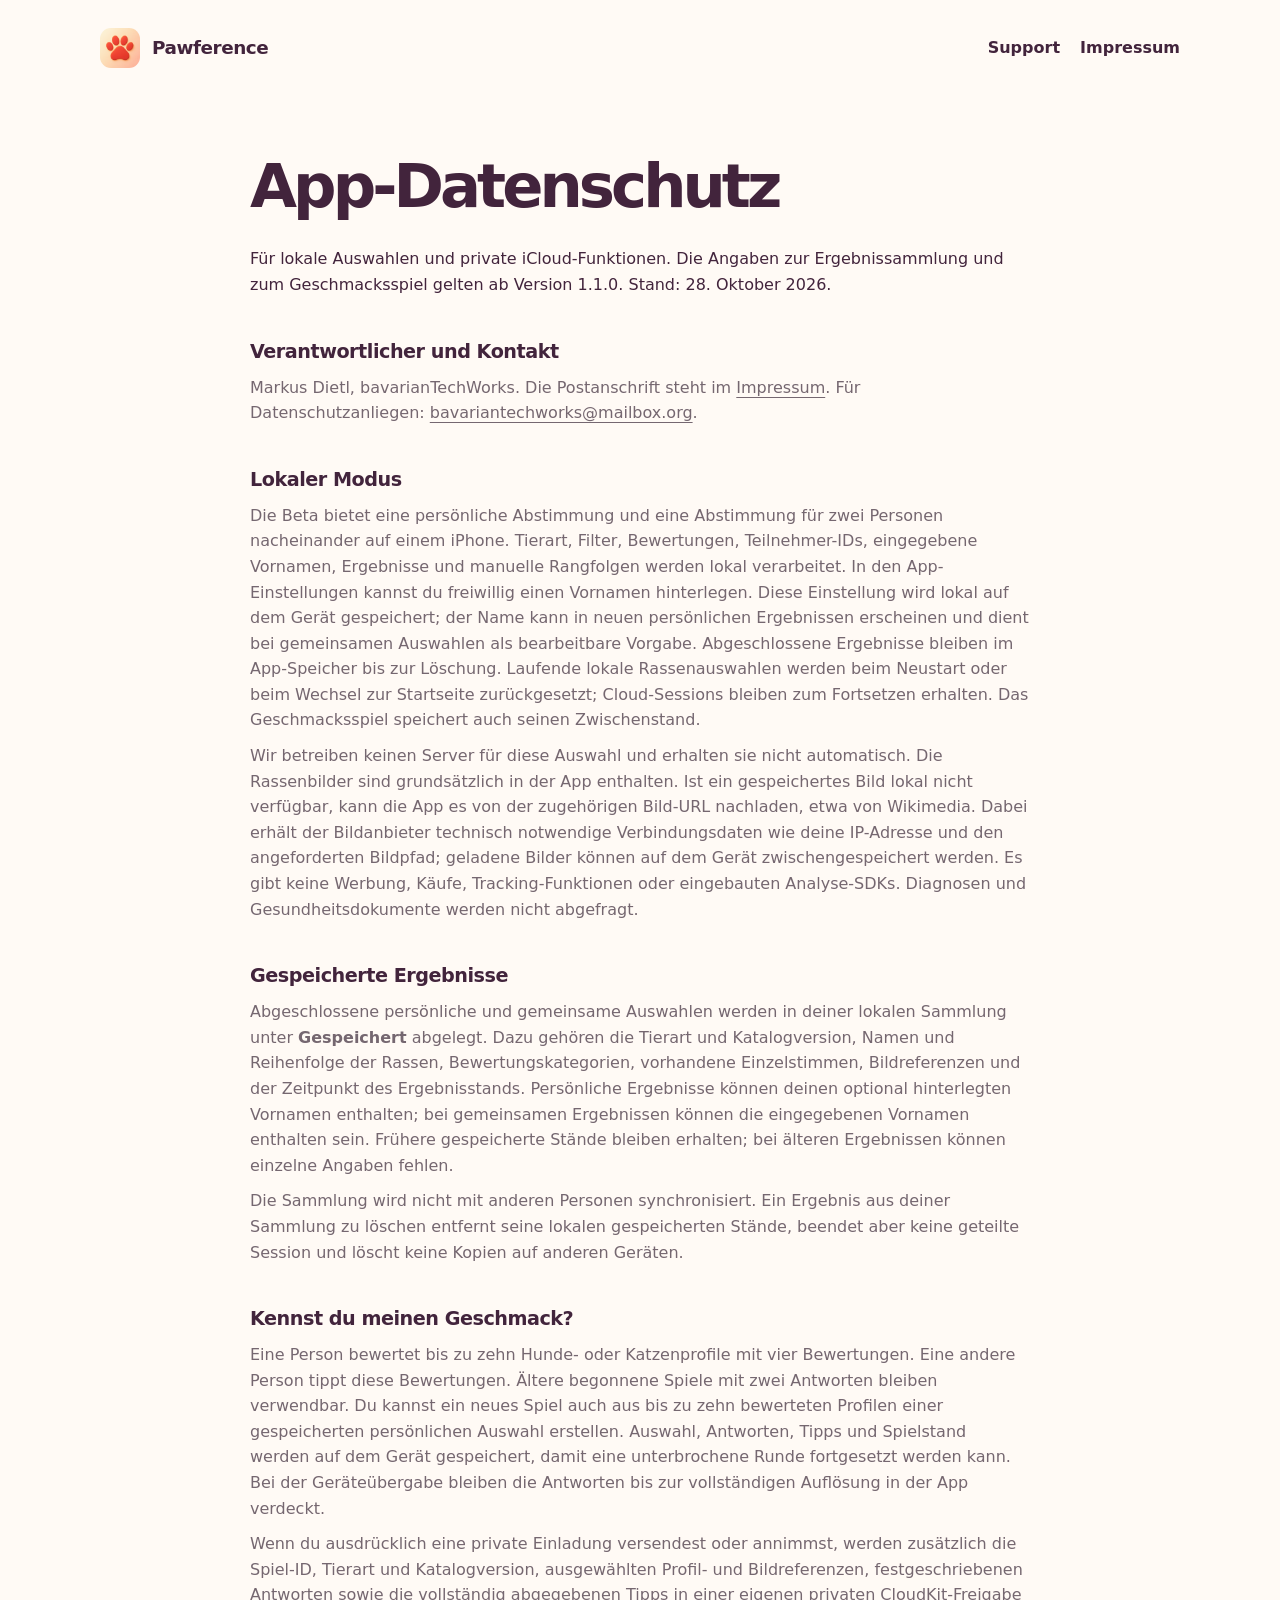
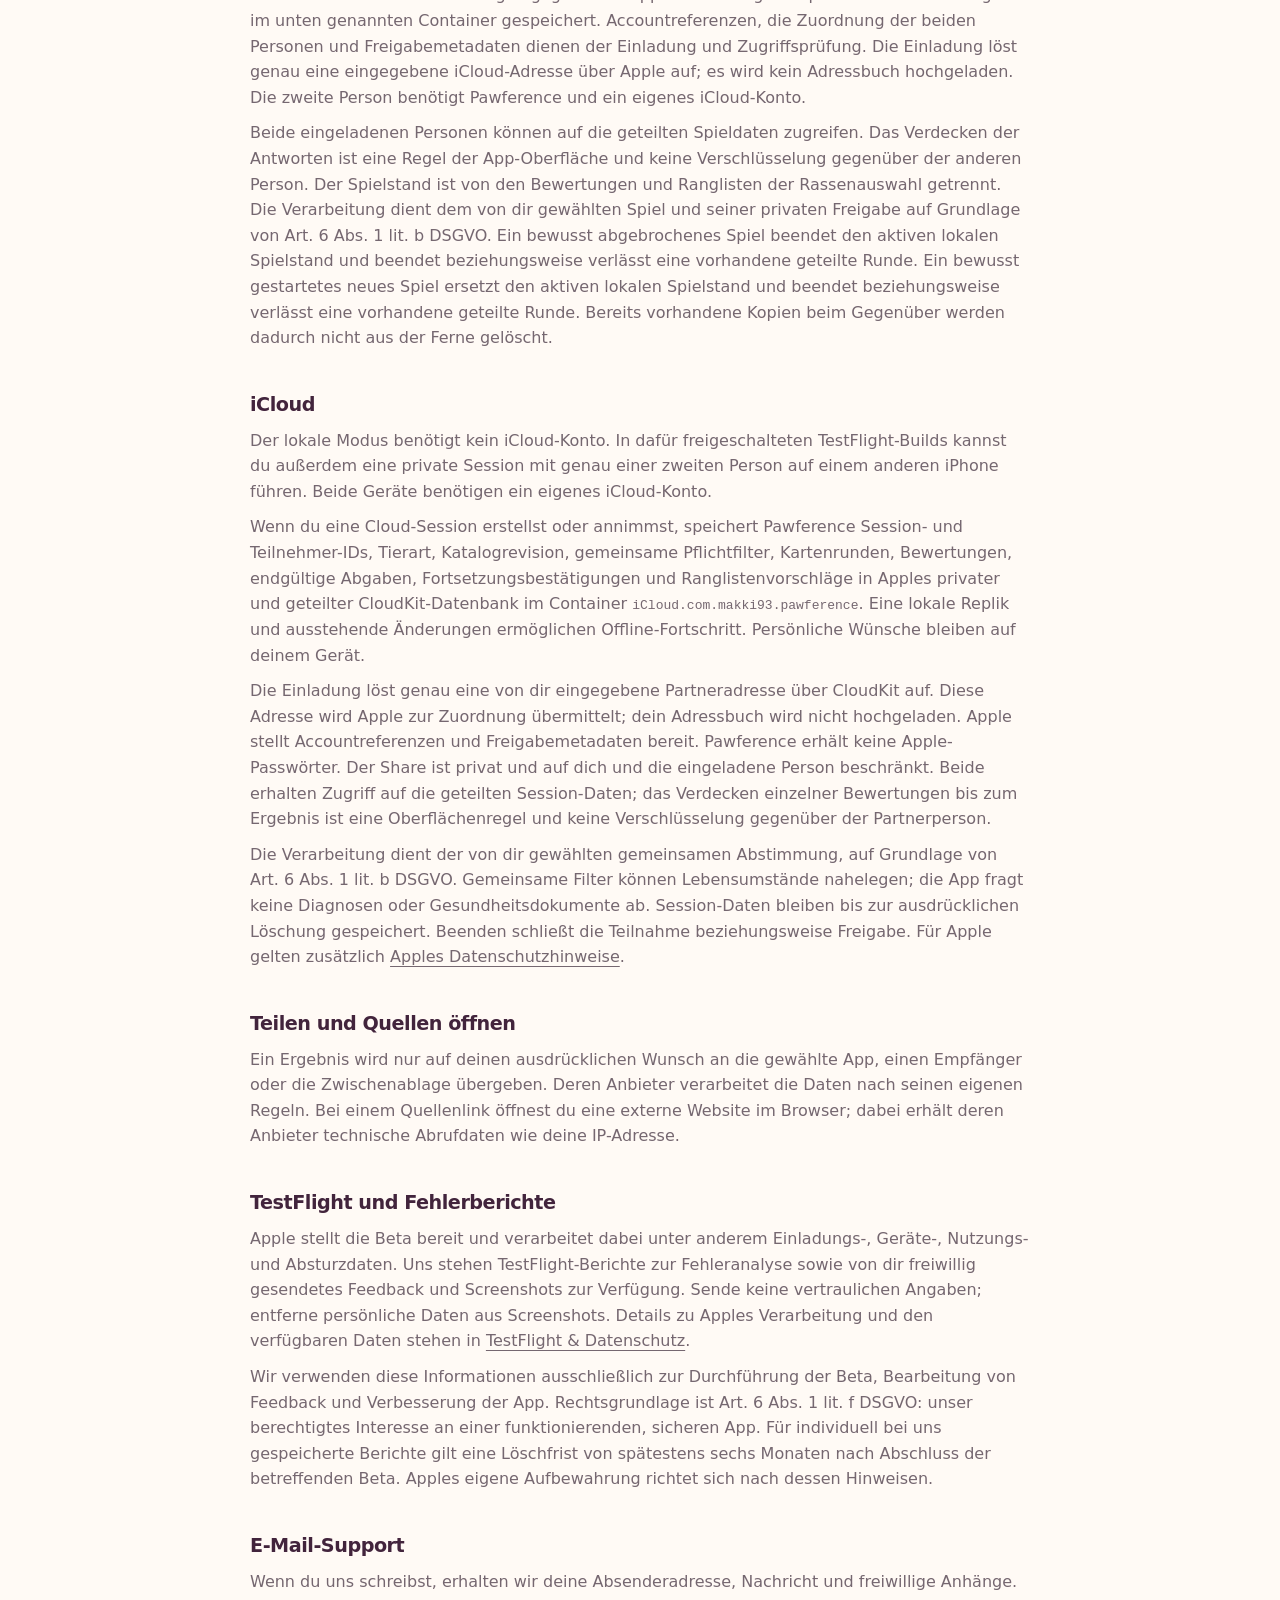
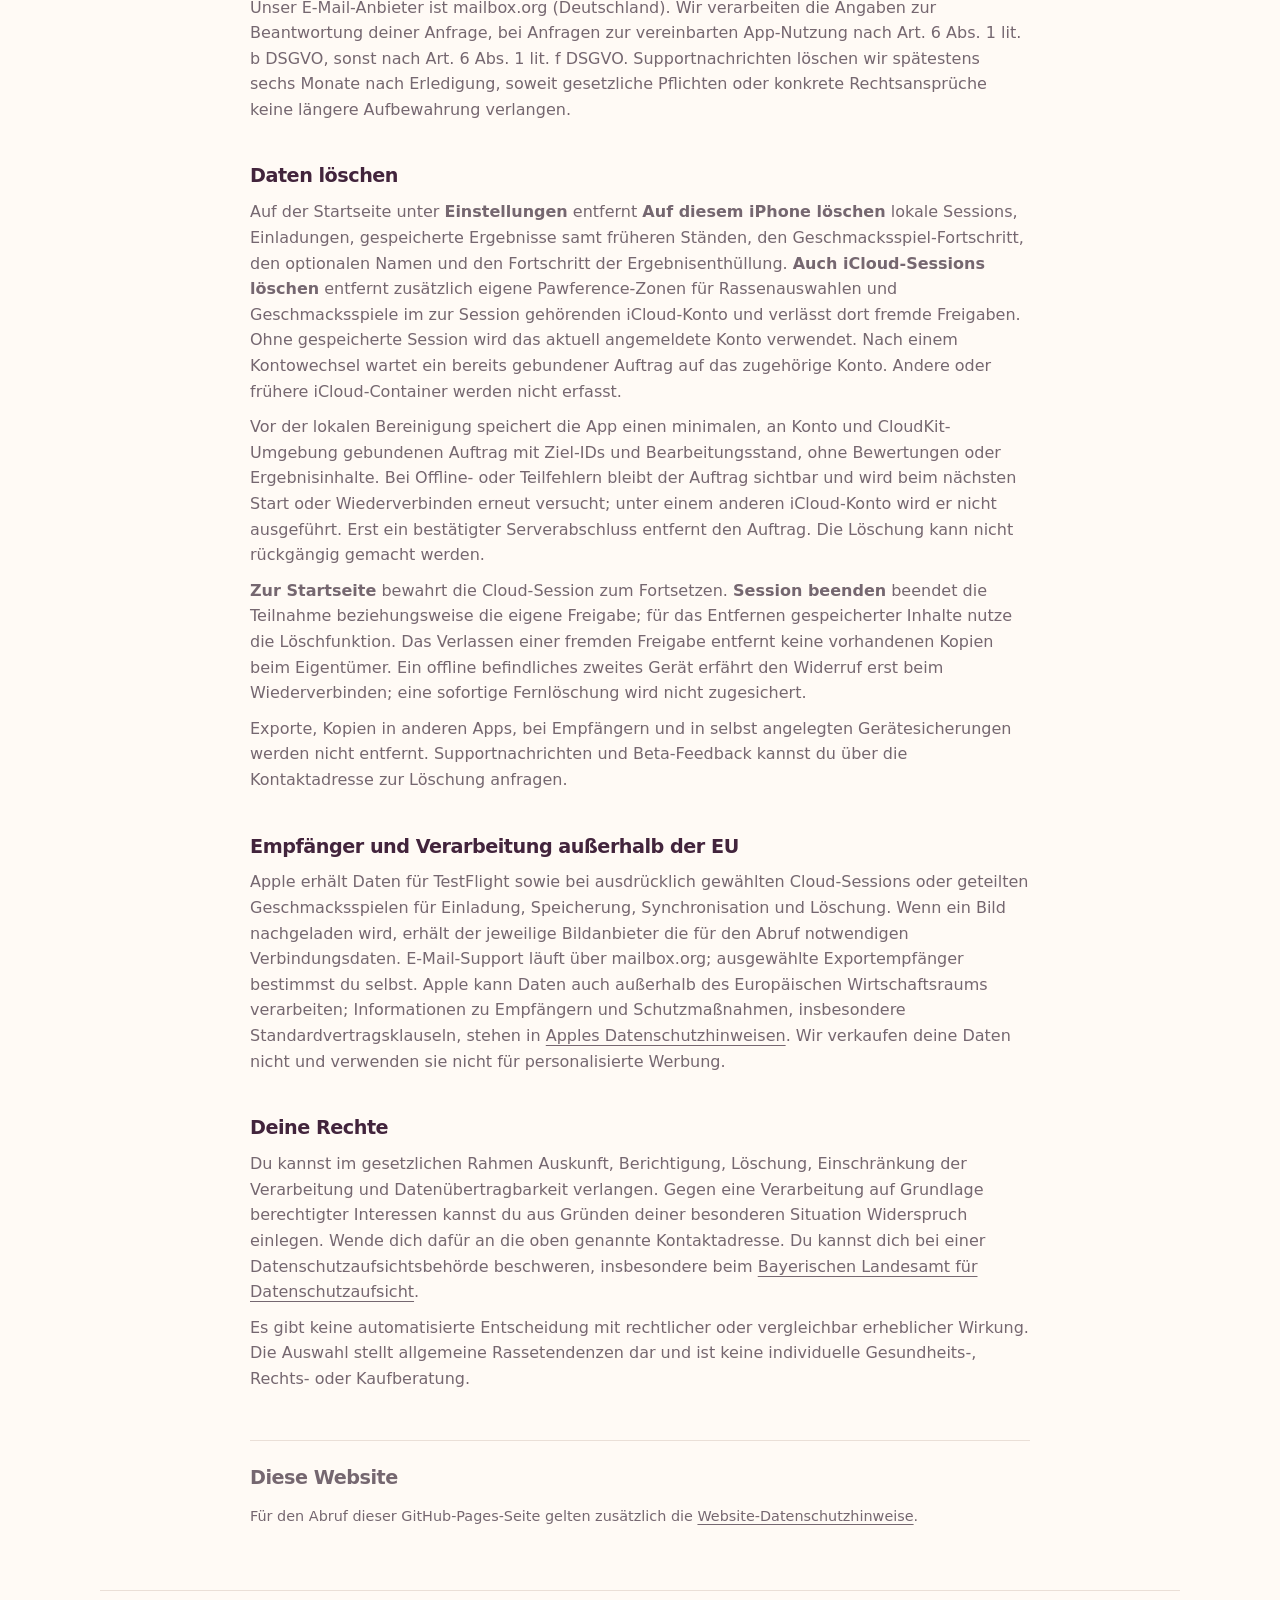
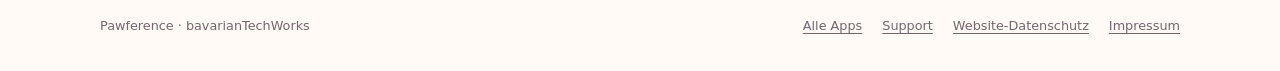
==== commit 913e714b: "Update Pawference website" ====
--- a/app-privacy.html
+++ b/app-privacy.html
@@ -14,17 +14,17 @@
   <header class="site-header wrapper"><a class="brand" href="./"><img src="app-icon.png" alt="" width="40" height="40">Pawference</a><nav aria-label="Hauptnavigation"><a href="support.html">Support</a><a href="https://makki93.github.io/impressum.html">Impressum</a></nav></header>
   <main id="inhalt" class="wrapper support-content">
     <h1>App-Datenschutz</h1>
-    <p>Für lokale Auswahlen und private iCloud-Funktionen. Die Angaben zur Ergebnissammlung und zum Geschmacksspiel gelten ab Version 1.1.0. Stand: 26. Oktober 2026.</p>
+    <p>Für lokale Auswahlen und private iCloud-Funktionen. Die Angaben zur Ergebnissammlung und zum Geschmacksspiel gelten ab Version 1.1.0. Stand: 28. Oktober 2026.</p>
     <section class="support-section"><h2>Verantwortlicher und Kontakt</h2><p>Markus Dietl, bavarianTechWorks. Die Postanschrift steht im <a href="https://makki93.github.io/impressum.html">Impressum</a>. Für Datenschutzanliegen: <a class="email-link" href="mailto:bavariantechworks@mailbox.org">bavariantechworks@mailbox.org</a>.</p></section>
-    <section class="support-section"><h2>Lokaler Modus</h2><p>Die Beta bietet eine persönliche Abstimmung und eine Abstimmung für zwei Personen nacheinander auf einem iPhone. Tierart, Filter, Bewertungen, Teilnehmer-IDs, eingegebene Vornamen, Ergebnisse und manuelle Rangfolgen werden lokal verarbeitet. Abgeschlossene Ergebnisse bleiben im App-Speicher bis zur Löschung. Laufende lokale Rassenauswahlen werden beim Neustart oder beim Wechsel zur Startseite zurückgesetzt; Cloud-Sessions bleiben zum Fortsetzen erhalten. Das Geschmacksspiel speichert auch seinen Zwischenstand.</p><p>Wir betreiben keinen Server für diese Auswahl und erhalten sie nicht automatisch. Die Rassenbilder sind in der App enthalten. Es gibt keine Werbung, Käufe, Tracking-Funktionen oder eingebauten Analyse-SDKs. Diagnosen und Gesundheitsdokumente werden nicht abgefragt.</p></section>
-    <section class="support-section"><h2>Gespeicherte Ergebnisse</h2><p>Abgeschlossene persönliche und gemeinsame Auswahlen werden in deiner lokalen Sammlung unter <strong>Gespeichert</strong> abgelegt. Dazu gehören die Tierart und Katalogversion, Namen und Reihenfolge der Rassen, Bewertungskategorien, vorhandene Einzelstimmen, Bildreferenzen und der Zeitpunkt des Ergebnisstands. Bei gemeinsamen Ergebnissen können die eingegebenen Vornamen enthalten sein. Frühere gespeicherte Stände bleiben erhalten; bei älteren Ergebnissen können einzelne Angaben fehlen.</p><p>Die Sammlung wird nicht mit anderen Personen synchronisiert. Ein Ergebnis aus deiner Sammlung zu löschen entfernt seine lokalen gespeicherten Stände, beendet aber keine geteilte Session und löscht keine Kopien auf anderen Geräten.</p></section>
-    <section class="support-section"><h2>Kennst du meinen Geschmack?</h2><p>Eine Person bewertet bis zu zehn Hunde- oder Katzenprofile mit zwei Antworten. Eine andere Person tippt diese Antworten. Auswahl, Antworten, Tipps und Spielstand werden auf dem Gerät gespeichert, damit eine unterbrochene Runde fortgesetzt werden kann. Bei der Geräteübergabe bleiben die Antworten bis zur vollständigen Auflösung in der App verdeckt.</p><p>Wenn du ausdrücklich eine private Einladung versendest oder annimmst, werden zusätzlich die Spiel-ID, Tierart und Katalogversion, ausgewählten Profil- und Bildreferenzen, festgeschriebenen Antworten sowie die vollständig abgegebenen Tipps in einer eigenen privaten CloudKit-Freigabe im unten genannten Container gespeichert. Accountreferenzen, die Zuordnung der beiden Personen und Freigabemetadaten dienen der Einladung und Zugriffsprüfung. Die Einladung löst genau eine eingegebene iCloud-Adresse über Apple auf; es wird kein Adressbuch hochgeladen. Die zweite Person benötigt Pawference und ein eigenes iCloud-Konto.</p><p>Beide eingeladenen Personen können auf die geteilten Spieldaten zugreifen. Das Verdecken der Antworten ist eine Regel der App-Oberfläche und keine Verschlüsselung gegenüber der anderen Person. Der Spielstand ist von den Bewertungen und Ranglisten der Rassenauswahl getrennt. Die Verarbeitung dient dem von dir gewählten Spiel und seiner privaten Freigabe auf Grundlage von Art. 6 Abs. 1 lit. b DSGVO. Ein bewusst gestartetes neues Spiel ersetzt den aktiven lokalen Spielstand und beendet beziehungsweise verlässt eine vorhandene geteilte Runde. Bereits vorhandene Kopien beim Gegenüber werden dadurch nicht aus der Ferne gelöscht.</p></section>
+    <section class="support-section"><h2>Lokaler Modus</h2><p>Die Beta bietet eine persönliche Abstimmung und eine Abstimmung für zwei Personen nacheinander auf einem iPhone. Tierart, Filter, Bewertungen, Teilnehmer-IDs, eingegebene Vornamen, Ergebnisse und manuelle Rangfolgen werden lokal verarbeitet. In den App-Einstellungen kannst du freiwillig einen Vornamen hinterlegen. Diese Einstellung wird lokal auf dem Gerät gespeichert; der Name kann in neuen persönlichen Ergebnissen erscheinen und dient bei gemeinsamen Auswahlen als bearbeitbare Vorgabe. Abgeschlossene Ergebnisse bleiben im App-Speicher bis zur Löschung. Laufende lokale Rassenauswahlen werden beim Neustart oder beim Wechsel zur Startseite zurückgesetzt; Cloud-Sessions bleiben zum Fortsetzen erhalten. Das Geschmacksspiel speichert auch seinen Zwischenstand.</p><p>Wir betreiben keinen Server für diese Auswahl und erhalten sie nicht automatisch. Die Rassenbilder sind grundsätzlich in der App enthalten. Ist ein gespeichertes Bild lokal nicht verfügbar, kann die App es von der zugehörigen Bild-URL nachladen, etwa von Wikimedia. Dabei erhält der Bildanbieter technisch notwendige Verbindungsdaten wie deine IP-Adresse und den angeforderten Bildpfad; geladene Bilder können auf dem Gerät zwischengespeichert werden. Es gibt keine Werbung, Käufe, Tracking-Funktionen oder eingebauten Analyse-SDKs. Diagnosen und Gesundheitsdokumente werden nicht abgefragt.</p></section>
+    <section class="support-section"><h2>Gespeicherte Ergebnisse</h2><p>Abgeschlossene persönliche und gemeinsame Auswahlen werden in deiner lokalen Sammlung unter <strong>Gespeichert</strong> abgelegt. Dazu gehören die Tierart und Katalogversion, Namen und Reihenfolge der Rassen, Bewertungskategorien, vorhandene Einzelstimmen, Bildreferenzen und der Zeitpunkt des Ergebnisstands. Persönliche Ergebnisse können deinen optional hinterlegten Vornamen enthalten; bei gemeinsamen Ergebnissen können die eingegebenen Vornamen enthalten sein. Frühere gespeicherte Stände bleiben erhalten; bei älteren Ergebnissen können einzelne Angaben fehlen.</p><p>Die Sammlung wird nicht mit anderen Personen synchronisiert. Ein Ergebnis aus deiner Sammlung zu löschen entfernt seine lokalen gespeicherten Stände, beendet aber keine geteilte Session und löscht keine Kopien auf anderen Geräten.</p></section>
+    <section class="support-section"><h2>Kennst du meinen Geschmack?</h2><p>Eine Person bewertet bis zu zehn Hunde- oder Katzenprofile mit vier Bewertungen. Eine andere Person tippt diese Bewertungen. Ältere begonnene Spiele mit zwei Antworten bleiben verwendbar. Du kannst ein neues Spiel auch aus bis zu zehn bewerteten Profilen einer gespeicherten persönlichen Auswahl erstellen. Auswahl, Antworten, Tipps und Spielstand werden auf dem Gerät gespeichert, damit eine unterbrochene Runde fortgesetzt werden kann. Bei der Geräteübergabe bleiben die Antworten bis zur vollständigen Auflösung in der App verdeckt.</p><p>Wenn du ausdrücklich eine private Einladung versendest oder annimmst, werden zusätzlich die Spiel-ID, Tierart und Katalogversion, ausgewählten Profil- und Bildreferenzen, festgeschriebenen Antworten sowie die vollständig abgegebenen Tipps in einer eigenen privaten CloudKit-Freigabe im unten genannten Container gespeichert. Accountreferenzen, die Zuordnung der beiden Personen und Freigabemetadaten dienen der Einladung und Zugriffsprüfung. Die Einladung löst genau eine eingegebene iCloud-Adresse über Apple auf; es wird kein Adressbuch hochgeladen. Die zweite Person benötigt Pawference und ein eigenes iCloud-Konto.</p><p>Beide eingeladenen Personen können auf die geteilten Spieldaten zugreifen. Das Verdecken der Antworten ist eine Regel der App-Oberfläche und keine Verschlüsselung gegenüber der anderen Person. Der Spielstand ist von den Bewertungen und Ranglisten der Rassenauswahl getrennt. Die Verarbeitung dient dem von dir gewählten Spiel und seiner privaten Freigabe auf Grundlage von Art. 6 Abs. 1 lit. b DSGVO. Ein bewusst abgebrochenes Spiel beendet den aktiven lokalen Spielstand und beendet beziehungsweise verlässt eine vorhandene geteilte Runde. Ein bewusst gestartetes neues Spiel ersetzt den aktiven lokalen Spielstand und beendet beziehungsweise verlässt eine vorhandene geteilte Runde. Bereits vorhandene Kopien beim Gegenüber werden dadurch nicht aus der Ferne gelöscht.</p></section>
     <section class="support-section"><h2>iCloud</h2><p>Der lokale Modus benötigt kein iCloud-Konto. In dafür freigeschalteten TestFlight-Builds kannst du außerdem eine private Session mit genau einer zweiten Person auf einem anderen iPhone führen. Beide Geräte benötigen ein eigenes iCloud-Konto.</p><p>Wenn du eine Cloud-Session erstellst oder annimmst, speichert Pawference Session- und Teilnehmer-IDs, Tierart, Katalogrevision, gemeinsame Pflichtfilter, Kartenrunden, Bewertungen, endgültige Abgaben, Fortsetzungsbestätigungen und Ranglistenvorschläge in Apples privater und geteilter CloudKit-Datenbank im Container <code>iCloud.com.makki93.pawference</code>. Eine lokale Replik und ausstehende Änderungen ermöglichen Offline-Fortschritt. Persönliche Wünsche bleiben auf deinem Gerät.</p><p>Die Einladung löst genau eine von dir eingegebene Partneradresse über CloudKit auf. Diese Adresse wird Apple zur Zuordnung übermittelt; dein Adressbuch wird nicht hochgeladen. Apple stellt Accountreferenzen und Freigabemetadaten bereit. Pawference erhält keine Apple-Passwörter. Der Share ist privat und auf dich und die eingeladene Person beschränkt. Beide erhalten Zugriff auf die geteilten Session-Daten; das Verdecken einzelner Bewertungen bis zum Ergebnis ist eine Oberflächenregel und keine Verschlüsselung gegenüber der Partnerperson.</p><p>Die Verarbeitung dient der von dir gewählten gemeinsamen Abstimmung, auf Grundlage von Art. 6 Abs. 1 lit. b DSGVO. Gemeinsame Filter können Lebensumstände nahelegen; die App fragt keine Diagnosen oder Gesundheitsdokumente ab. Session-Daten bleiben bis zur ausdrücklichen Löschung gespeichert. Beenden schließt die Teilnahme beziehungsweise Freigabe. Für Apple gelten zusätzlich <a href="https://www.apple.com/legal/privacy/">Apples Datenschutzhinweise</a>.</p></section>
     <section class="support-section"><h2>Teilen und Quellen öffnen</h2><p>Ein Ergebnis wird nur auf deinen ausdrücklichen Wunsch an die gewählte App, einen Empfänger oder die Zwischenablage übergeben. Deren Anbieter verarbeitet die Daten nach seinen eigenen Regeln. Bei einem Quellenlink öffnest du eine externe Website im Browser; dabei erhält deren Anbieter technische Abrufdaten wie deine IP-Adresse.</p></section>
     <section class="support-section"><h2>TestFlight und Fehlerberichte</h2><p>Apple stellt die Beta bereit und verarbeitet dabei unter anderem Einladungs-, Geräte-, Nutzungs- und Absturzdaten. Uns stehen TestFlight-Berichte zur Fehleranalyse sowie von dir freiwillig gesendetes Feedback und Screenshots zur Verfügung. Sende keine vertraulichen Angaben; entferne persönliche Daten aus Screenshots. Details zu Apples Verarbeitung und den verfügbaren Daten stehen in <a href="https://www.apple.com/legal/privacy/data/en/test-flight/">TestFlight &amp; Datenschutz</a>.</p><p>Wir verwenden diese Informationen ausschließlich zur Durchführung der Beta, Bearbeitung von Feedback und Verbesserung der App. Rechtsgrundlage ist Art. 6 Abs. 1 lit. f DSGVO: unser berechtigtes Interesse an einer funktionierenden, sicheren App. Für individuell bei uns gespeicherte Berichte gilt eine Löschfrist von spätestens sechs Monaten nach Abschluss der betreffenden Beta. Apples eigene Aufbewahrung richtet sich nach dessen Hinweisen.</p></section>
     <section class="support-section"><h2>E-Mail-Support</h2><p>Wenn du uns schreibst, erhalten wir deine Absenderadresse, Nachricht und freiwillige Anhänge. Unser E-Mail-Anbieter ist mailbox.org (Deutschland). Wir verarbeiten die Angaben zur Beantwortung deiner Anfrage, bei Anfragen zur vereinbarten App-Nutzung nach Art. 6 Abs. 1 lit. b DSGVO, sonst nach Art. 6 Abs. 1 lit. f DSGVO. Supportnachrichten löschen wir spätestens sechs Monate nach Erledigung, soweit gesetzliche Pflichten oder konkrete Rechtsansprüche keine längere Aufbewahrung verlangen.</p></section>
-    <section class="support-section"><h2>Daten löschen</h2><p>Auf der Startseite unter <strong>Datenschutz &amp; Daten</strong> entfernt <strong>Auf diesem iPhone löschen</strong> lokale Sessions, Einladungen, gespeicherte Ergebnisse samt früheren Ständen, den Geschmacksspiel-Fortschritt und den Fortschritt der Ergebnisenthüllung. <strong>Auch iCloud-Sessions löschen</strong> entfernt zusätzlich eigene Pawference-Zonen für Rassenauswahlen und Geschmacksspiele im zur Session gehörenden iCloud-Konto und verlässt dort fremde Freigaben. Ohne gespeicherte Session wird das aktuell angemeldete Konto verwendet. Nach einem Kontowechsel wartet ein bereits gebundener Auftrag auf das zugehörige Konto. Andere oder frühere iCloud-Container werden nicht erfasst.</p><p>Vor der lokalen Bereinigung speichert die App einen minimalen, an Konto und CloudKit-Umgebung gebundenen Auftrag mit Ziel-IDs und Bearbeitungsstand, ohne Bewertungen oder Ergebnisinhalte. Bei Offline- oder Teilfehlern bleibt der Auftrag sichtbar und wird beim nächsten Start oder Wiederverbinden erneut versucht; unter einem anderen iCloud-Konto wird er nicht ausgeführt. Erst ein bestätigter Serverabschluss entfernt den Auftrag. Die Löschung kann nicht rückgängig gemacht werden.</p><p><strong>Zur Startseite</strong> bewahrt die Cloud-Session zum Fortsetzen. <strong>Session beenden</strong> beendet die Teilnahme beziehungsweise die eigene Freigabe; für das Entfernen gespeicherter Inhalte nutze die Löschfunktion. Das Verlassen einer fremden Freigabe entfernt keine vorhandenen Kopien beim Eigentümer. Ein offline befindliches zweites Gerät erfährt den Widerruf erst beim Wiederverbinden; eine sofortige Fernlöschung wird nicht zugesichert.</p><p>Exporte, Kopien in anderen Apps, bei Empfängern und in selbst angelegten Gerätesicherungen werden nicht entfernt. Supportnachrichten und Beta-Feedback kannst du über die Kontaktadresse zur Löschung anfragen.</p></section>
-    <section class="support-section"><h2>Empfänger und Verarbeitung außerhalb der EU</h2><p>Apple erhält Daten für TestFlight sowie bei ausdrücklich gewählten Cloud-Sessions oder geteilten Geschmacksspielen für Einladung, Speicherung, Synchronisation und Löschung. E-Mail-Support läuft über mailbox.org; ausgewählte Exportempfänger bestimmst du selbst. Apple kann Daten auch außerhalb des Europäischen Wirtschaftsraums verarbeiten; Informationen zu Empfängern und Schutzmaßnahmen, insbesondere Standardvertragsklauseln, stehen in <a href="https://www.apple.com/legal/privacy/">Apples Datenschutzhinweisen</a>. Wir verkaufen deine Daten nicht und verwenden sie nicht für personalisierte Werbung.</p></section>
+    <section class="support-section"><h2>Daten löschen</h2><p>Auf der Startseite unter <strong>Einstellungen</strong> entfernt <strong>Auf diesem iPhone löschen</strong> lokale Sessions, Einladungen, gespeicherte Ergebnisse samt früheren Ständen, den Geschmacksspiel-Fortschritt, den optionalen Namen und den Fortschritt der Ergebnisenthüllung. <strong>Auch iCloud-Sessions löschen</strong> entfernt zusätzlich eigene Pawference-Zonen für Rassenauswahlen und Geschmacksspiele im zur Session gehörenden iCloud-Konto und verlässt dort fremde Freigaben. Ohne gespeicherte Session wird das aktuell angemeldete Konto verwendet. Nach einem Kontowechsel wartet ein bereits gebundener Auftrag auf das zugehörige Konto. Andere oder frühere iCloud-Container werden nicht erfasst.</p><p>Vor der lokalen Bereinigung speichert die App einen minimalen, an Konto und CloudKit-Umgebung gebundenen Auftrag mit Ziel-IDs und Bearbeitungsstand, ohne Bewertungen oder Ergebnisinhalte. Bei Offline- oder Teilfehlern bleibt der Auftrag sichtbar und wird beim nächsten Start oder Wiederverbinden erneut versucht; unter einem anderen iCloud-Konto wird er nicht ausgeführt. Erst ein bestätigter Serverabschluss entfernt den Auftrag. Die Löschung kann nicht rückgängig gemacht werden.</p><p><strong>Zur Startseite</strong> bewahrt die Cloud-Session zum Fortsetzen. <strong>Session beenden</strong> beendet die Teilnahme beziehungsweise die eigene Freigabe; für das Entfernen gespeicherter Inhalte nutze die Löschfunktion. Das Verlassen einer fremden Freigabe entfernt keine vorhandenen Kopien beim Eigentümer. Ein offline befindliches zweites Gerät erfährt den Widerruf erst beim Wiederverbinden; eine sofortige Fernlöschung wird nicht zugesichert.</p><p>Exporte, Kopien in anderen Apps, bei Empfängern und in selbst angelegten Gerätesicherungen werden nicht entfernt. Supportnachrichten und Beta-Feedback kannst du über die Kontaktadresse zur Löschung anfragen.</p></section>
+    <section class="support-section"><h2>Empfänger und Verarbeitung außerhalb der EU</h2><p>Apple erhält Daten für TestFlight sowie bei ausdrücklich gewählten Cloud-Sessions oder geteilten Geschmacksspielen für Einladung, Speicherung, Synchronisation und Löschung. Wenn ein Bild nachgeladen wird, erhält der jeweilige Bildanbieter die für den Abruf notwendigen Verbindungsdaten. E-Mail-Support läuft über mailbox.org; ausgewählte Exportempfänger bestimmst du selbst. Apple kann Daten auch außerhalb des Europäischen Wirtschaftsraums verarbeiten; Informationen zu Empfängern und Schutzmaßnahmen, insbesondere Standardvertragsklauseln, stehen in <a href="https://www.apple.com/legal/privacy/">Apples Datenschutzhinweisen</a>. Wir verkaufen deine Daten nicht und verwenden sie nicht für personalisierte Werbung.</p></section>
     <section class="support-section"><h2>Deine Rechte</h2><p>Du kannst im gesetzlichen Rahmen Auskunft, Berichtigung, Löschung, Einschränkung der Verarbeitung und Datenübertragbarkeit verlangen. Gegen eine Verarbeitung auf Grundlage berechtigter Interessen kannst du aus Gründen deiner besonderen Situation Widerspruch einlegen. Wende dich dafür an die oben genannte Kontaktadresse. Du kannst dich bei einer Datenschutzaufsichtsbehörde beschweren, insbesondere beim <a href="https://www.lda.bayern.de/de/beschwerde.html">Bayerischen Landesamt für Datenschutzaufsicht</a>.</p><p>Es gibt keine automatisierte Entscheidung mit rechtlicher oder vergleichbar erheblicher Wirkung. Die Auswahl stellt allgemeine Rassetendenzen dar und ist keine individuelle Gesundheits-, Rechts- oder Kaufberatung.</p></section>
     <section class="hosting-note"><h2>Diese Website</h2><p>Für den Abruf dieser GitHub-Pages-Seite gelten zusätzlich die <a href="privacy.html">Website-Datenschutzhinweise</a>.</p></section>
   </main>
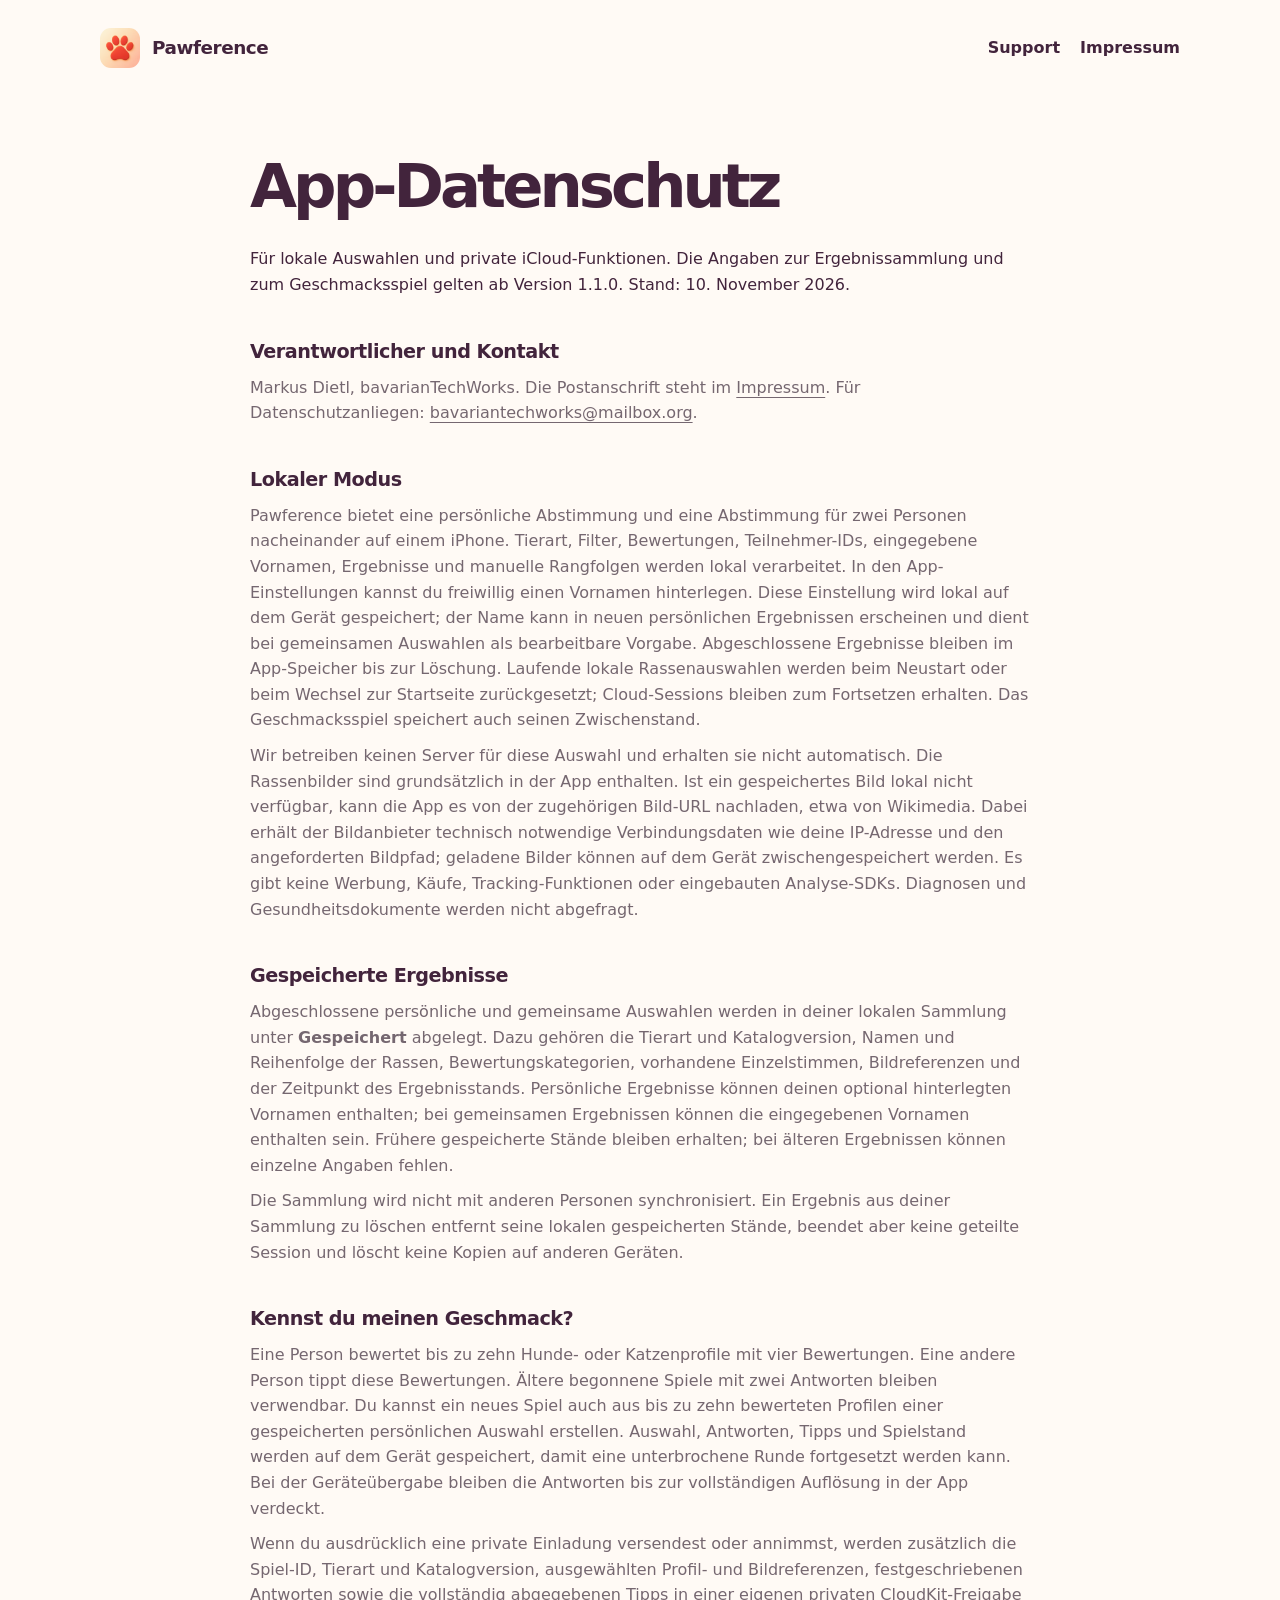
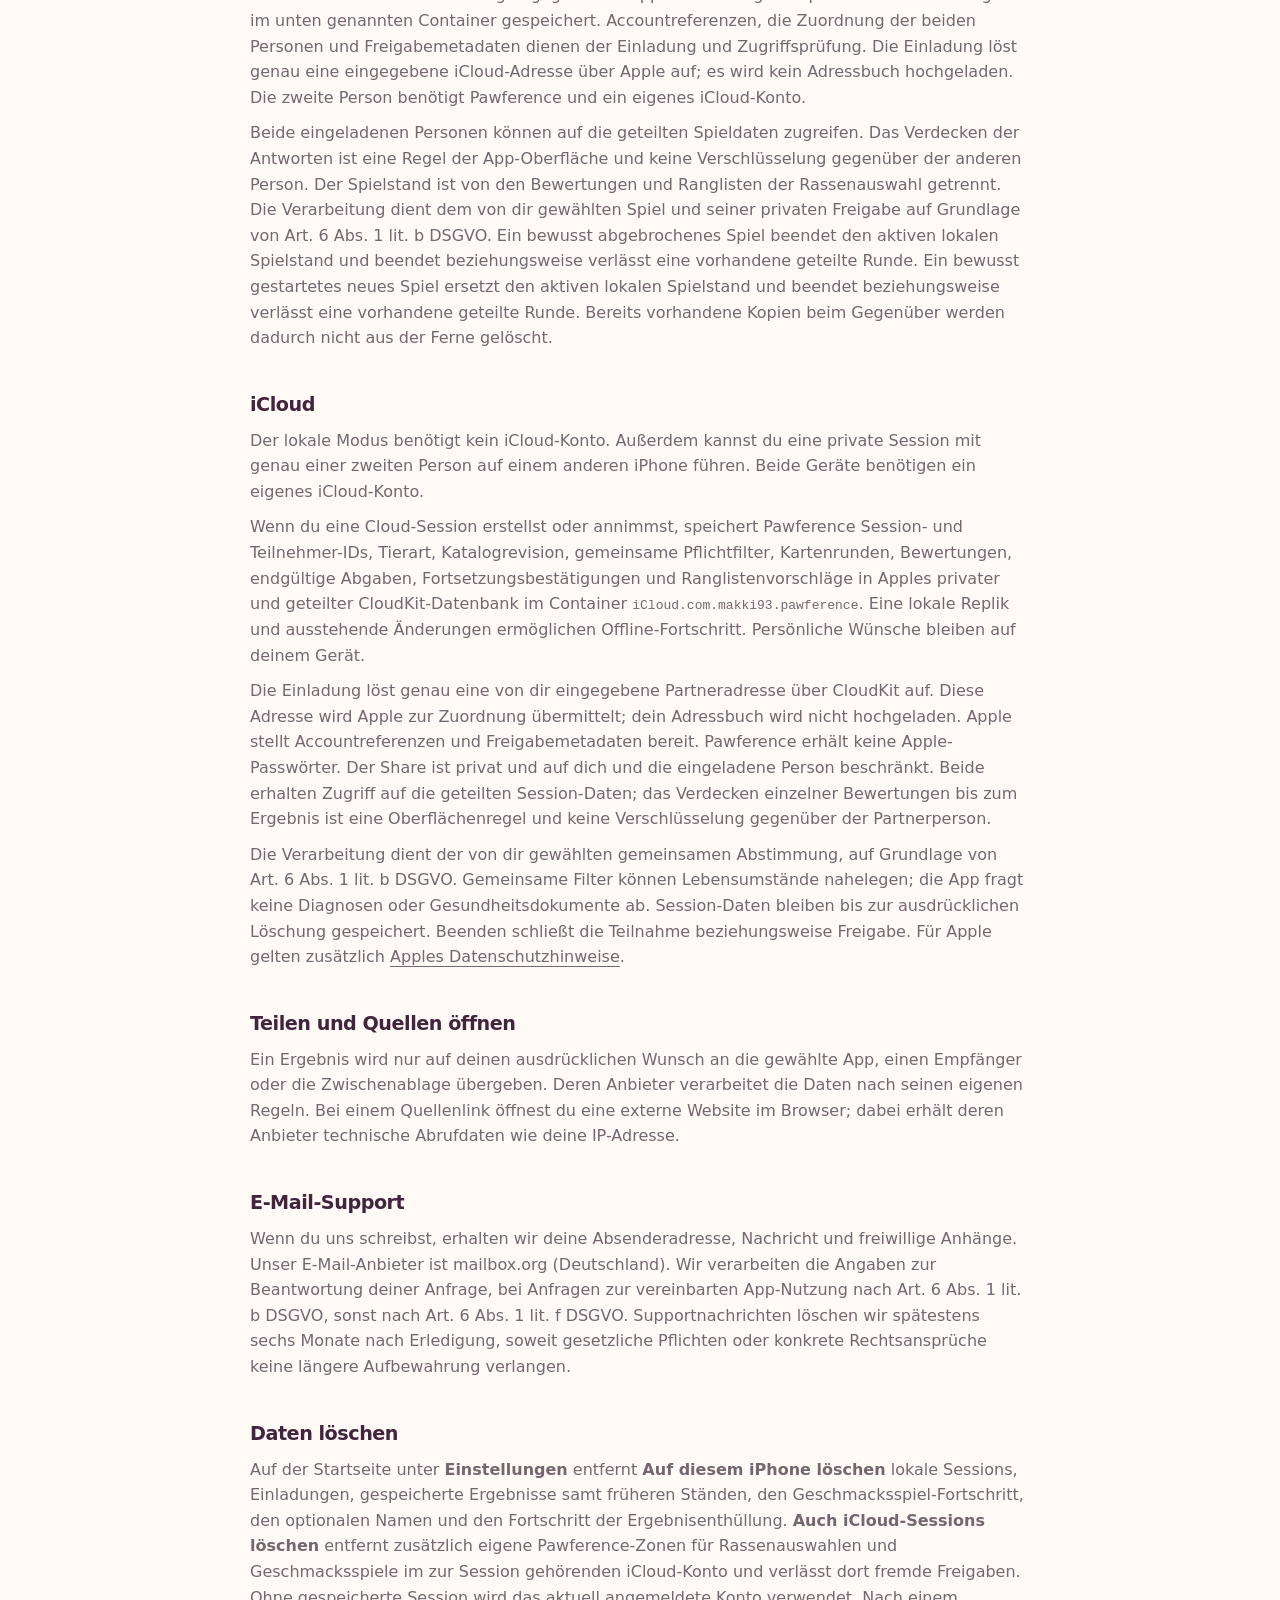
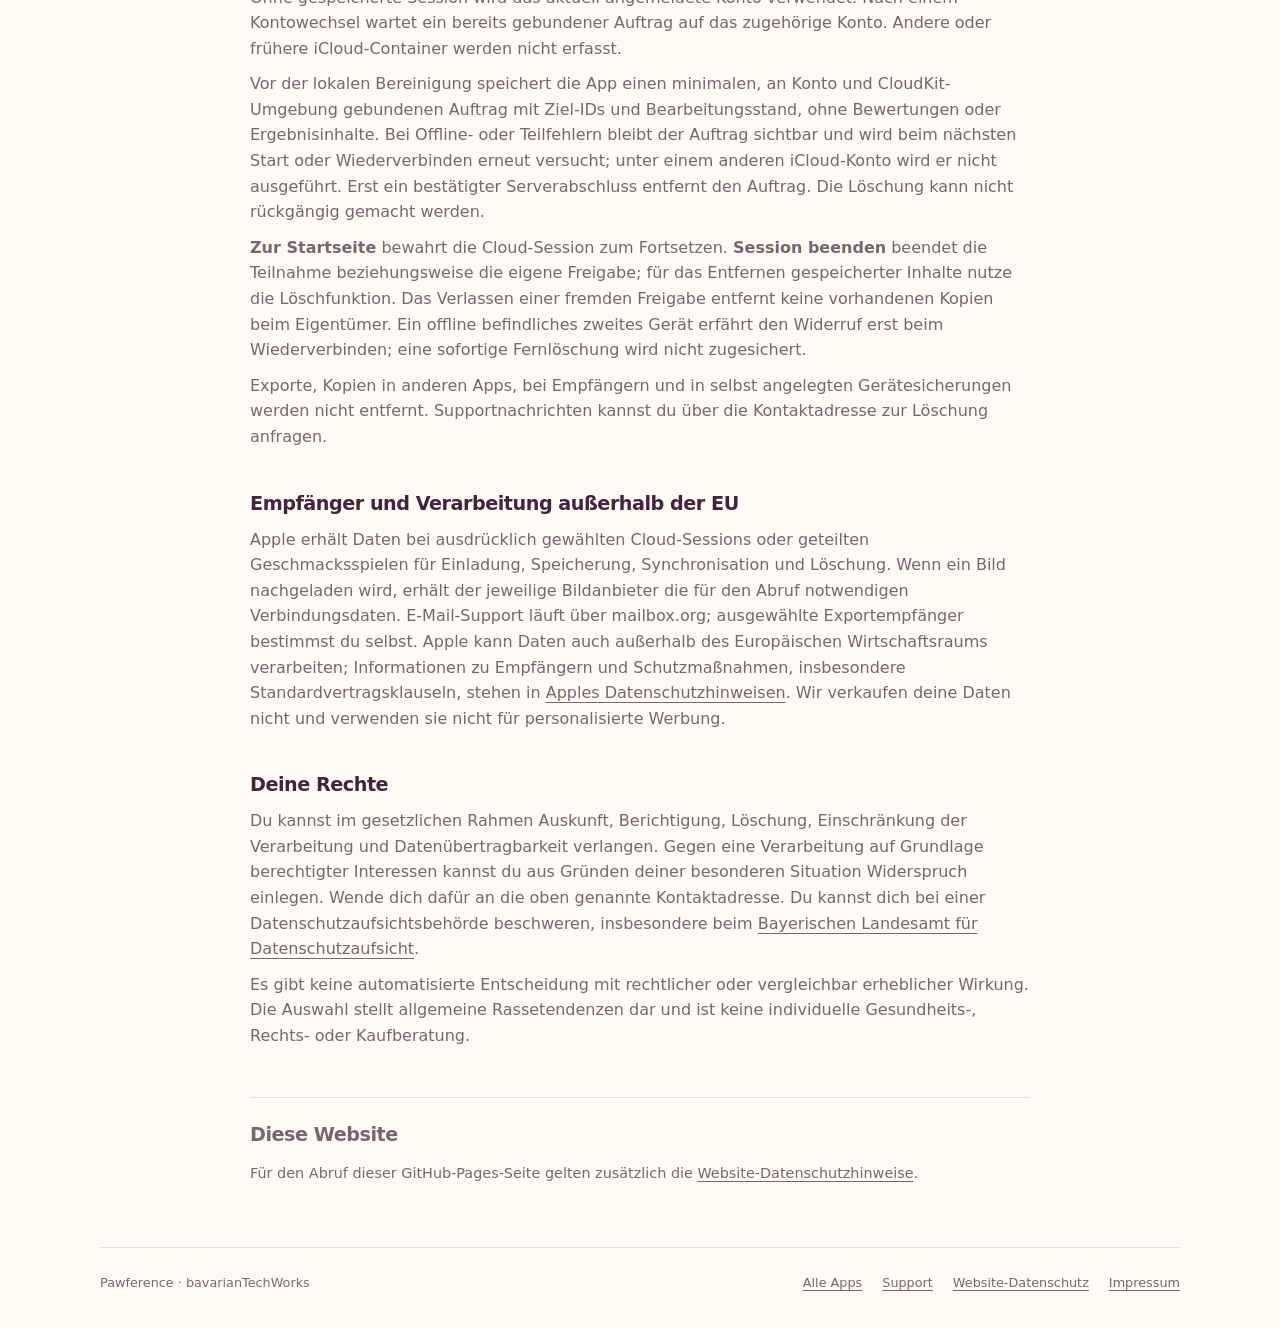
==== commit 92863f4c: "Update Pawference website" ====
--- a/app-privacy.html
+++ b/app-privacy.html
@@ -14,17 +14,16 @@
   <header class="site-header wrapper"><a class="brand" href="./"><img src="app-icon.png" alt="" width="40" height="40">Pawference</a><nav aria-label="Hauptnavigation"><a href="support.html">Support</a><a href="https://makki93.github.io/impressum.html">Impressum</a></nav></header>
   <main id="inhalt" class="wrapper support-content">
     <h1>App-Datenschutz</h1>
-    <p>Für lokale Auswahlen und private iCloud-Funktionen. Die Angaben zur Ergebnissammlung und zum Geschmacksspiel gelten ab Version 1.1.0. Stand: 28. Oktober 2026.</p>
+    <p>Für lokale Auswahlen und private iCloud-Funktionen. Die Angaben zur Ergebnissammlung und zum Geschmacksspiel gelten ab Version 1.1.0. Stand: 10. November 2026.</p>
     <section class="support-section"><h2>Verantwortlicher und Kontakt</h2><p>Markus Dietl, bavarianTechWorks. Die Postanschrift steht im <a href="https://makki93.github.io/impressum.html">Impressum</a>. Für Datenschutzanliegen: <a class="email-link" href="mailto:bavariantechworks@mailbox.org">bavariantechworks@mailbox.org</a>.</p></section>
-    <section class="support-section"><h2>Lokaler Modus</h2><p>Die Beta bietet eine persönliche Abstimmung und eine Abstimmung für zwei Personen nacheinander auf einem iPhone. Tierart, Filter, Bewertungen, Teilnehmer-IDs, eingegebene Vornamen, Ergebnisse und manuelle Rangfolgen werden lokal verarbeitet. In den App-Einstellungen kannst du freiwillig einen Vornamen hinterlegen. Diese Einstellung wird lokal auf dem Gerät gespeichert; der Name kann in neuen persönlichen Ergebnissen erscheinen und dient bei gemeinsamen Auswahlen als bearbeitbare Vorgabe. Abgeschlossene Ergebnisse bleiben im App-Speicher bis zur Löschung. Laufende lokale Rassenauswahlen werden beim Neustart oder beim Wechsel zur Startseite zurückgesetzt; Cloud-Sessions bleiben zum Fortsetzen erhalten. Das Geschmacksspiel speichert auch seinen Zwischenstand.</p><p>Wir betreiben keinen Server für diese Auswahl und erhalten sie nicht automatisch. Die Rassenbilder sind grundsätzlich in der App enthalten. Ist ein gespeichertes Bild lokal nicht verfügbar, kann die App es von der zugehörigen Bild-URL nachladen, etwa von Wikimedia. Dabei erhält der Bildanbieter technisch notwendige Verbindungsdaten wie deine IP-Adresse und den angeforderten Bildpfad; geladene Bilder können auf dem Gerät zwischengespeichert werden. Es gibt keine Werbung, Käufe, Tracking-Funktionen oder eingebauten Analyse-SDKs. Diagnosen und Gesundheitsdokumente werden nicht abgefragt.</p></section>
+    <section class="support-section"><h2>Lokaler Modus</h2><p>Pawference bietet eine persönliche Abstimmung und eine Abstimmung für zwei Personen nacheinander auf einem iPhone. Tierart, Filter, Bewertungen, Teilnehmer-IDs, eingegebene Vornamen, Ergebnisse und manuelle Rangfolgen werden lokal verarbeitet. In den App-Einstellungen kannst du freiwillig einen Vornamen hinterlegen. Diese Einstellung wird lokal auf dem Gerät gespeichert; der Name kann in neuen persönlichen Ergebnissen erscheinen und dient bei gemeinsamen Auswahlen als bearbeitbare Vorgabe. Abgeschlossene Ergebnisse bleiben im App-Speicher bis zur Löschung. Laufende lokale Rassenauswahlen werden beim Neustart oder beim Wechsel zur Startseite zurückgesetzt; Cloud-Sessions bleiben zum Fortsetzen erhalten. Das Geschmacksspiel speichert auch seinen Zwischenstand.</p><p>Wir betreiben keinen Server für diese Auswahl und erhalten sie nicht automatisch. Die Rassenbilder sind grundsätzlich in der App enthalten. Ist ein gespeichertes Bild lokal nicht verfügbar, kann die App es von der zugehörigen Bild-URL nachladen, etwa von Wikimedia. Dabei erhält der Bildanbieter technisch notwendige Verbindungsdaten wie deine IP-Adresse und den angeforderten Bildpfad; geladene Bilder können auf dem Gerät zwischengespeichert werden. Es gibt keine Werbung, Käufe, Tracking-Funktionen oder eingebauten Analyse-SDKs. Diagnosen und Gesundheitsdokumente werden nicht abgefragt.</p></section>
     <section class="support-section"><h2>Gespeicherte Ergebnisse</h2><p>Abgeschlossene persönliche und gemeinsame Auswahlen werden in deiner lokalen Sammlung unter <strong>Gespeichert</strong> abgelegt. Dazu gehören die Tierart und Katalogversion, Namen und Reihenfolge der Rassen, Bewertungskategorien, vorhandene Einzelstimmen, Bildreferenzen und der Zeitpunkt des Ergebnisstands. Persönliche Ergebnisse können deinen optional hinterlegten Vornamen enthalten; bei gemeinsamen Ergebnissen können die eingegebenen Vornamen enthalten sein. Frühere gespeicherte Stände bleiben erhalten; bei älteren Ergebnissen können einzelne Angaben fehlen.</p><p>Die Sammlung wird nicht mit anderen Personen synchronisiert. Ein Ergebnis aus deiner Sammlung zu löschen entfernt seine lokalen gespeicherten Stände, beendet aber keine geteilte Session und löscht keine Kopien auf anderen Geräten.</p></section>
     <section class="support-section"><h2>Kennst du meinen Geschmack?</h2><p>Eine Person bewertet bis zu zehn Hunde- oder Katzenprofile mit vier Bewertungen. Eine andere Person tippt diese Bewertungen. Ältere begonnene Spiele mit zwei Antworten bleiben verwendbar. Du kannst ein neues Spiel auch aus bis zu zehn bewerteten Profilen einer gespeicherten persönlichen Auswahl erstellen. Auswahl, Antworten, Tipps und Spielstand werden auf dem Gerät gespeichert, damit eine unterbrochene Runde fortgesetzt werden kann. Bei der Geräteübergabe bleiben die Antworten bis zur vollständigen Auflösung in der App verdeckt.</p><p>Wenn du ausdrücklich eine private Einladung versendest oder annimmst, werden zusätzlich die Spiel-ID, Tierart und Katalogversion, ausgewählten Profil- und Bildreferenzen, festgeschriebenen Antworten sowie die vollständig abgegebenen Tipps in einer eigenen privaten CloudKit-Freigabe im unten genannten Container gespeichert. Accountreferenzen, die Zuordnung der beiden Personen und Freigabemetadaten dienen der Einladung und Zugriffsprüfung. Die Einladung löst genau eine eingegebene iCloud-Adresse über Apple auf; es wird kein Adressbuch hochgeladen. Die zweite Person benötigt Pawference und ein eigenes iCloud-Konto.</p><p>Beide eingeladenen Personen können auf die geteilten Spieldaten zugreifen. Das Verdecken der Antworten ist eine Regel der App-Oberfläche und keine Verschlüsselung gegenüber der anderen Person. Der Spielstand ist von den Bewertungen und Ranglisten der Rassenauswahl getrennt. Die Verarbeitung dient dem von dir gewählten Spiel und seiner privaten Freigabe auf Grundlage von Art. 6 Abs. 1 lit. b DSGVO. Ein bewusst abgebrochenes Spiel beendet den aktiven lokalen Spielstand und beendet beziehungsweise verlässt eine vorhandene geteilte Runde. Ein bewusst gestartetes neues Spiel ersetzt den aktiven lokalen Spielstand und beendet beziehungsweise verlässt eine vorhandene geteilte Runde. Bereits vorhandene Kopien beim Gegenüber werden dadurch nicht aus der Ferne gelöscht.</p></section>
-    <section class="support-section"><h2>iCloud</h2><p>Der lokale Modus benötigt kein iCloud-Konto. In dafür freigeschalteten TestFlight-Builds kannst du außerdem eine private Session mit genau einer zweiten Person auf einem anderen iPhone führen. Beide Geräte benötigen ein eigenes iCloud-Konto.</p><p>Wenn du eine Cloud-Session erstellst oder annimmst, speichert Pawference Session- und Teilnehmer-IDs, Tierart, Katalogrevision, gemeinsame Pflichtfilter, Kartenrunden, Bewertungen, endgültige Abgaben, Fortsetzungsbestätigungen und Ranglistenvorschläge in Apples privater und geteilter CloudKit-Datenbank im Container <code>iCloud.com.makki93.pawference</code>. Eine lokale Replik und ausstehende Änderungen ermöglichen Offline-Fortschritt. Persönliche Wünsche bleiben auf deinem Gerät.</p><p>Die Einladung löst genau eine von dir eingegebene Partneradresse über CloudKit auf. Diese Adresse wird Apple zur Zuordnung übermittelt; dein Adressbuch wird nicht hochgeladen. Apple stellt Accountreferenzen und Freigabemetadaten bereit. Pawference erhält keine Apple-Passwörter. Der Share ist privat und auf dich und die eingeladene Person beschränkt. Beide erhalten Zugriff auf die geteilten Session-Daten; das Verdecken einzelner Bewertungen bis zum Ergebnis ist eine Oberflächenregel und keine Verschlüsselung gegenüber der Partnerperson.</p><p>Die Verarbeitung dient der von dir gewählten gemeinsamen Abstimmung, auf Grundlage von Art. 6 Abs. 1 lit. b DSGVO. Gemeinsame Filter können Lebensumstände nahelegen; die App fragt keine Diagnosen oder Gesundheitsdokumente ab. Session-Daten bleiben bis zur ausdrücklichen Löschung gespeichert. Beenden schließt die Teilnahme beziehungsweise Freigabe. Für Apple gelten zusätzlich <a href="https://www.apple.com/legal/privacy/">Apples Datenschutzhinweise</a>.</p></section>
+    <section class="support-section"><h2>iCloud</h2><p>Der lokale Modus benötigt kein iCloud-Konto. Außerdem kannst du eine private Session mit genau einer zweiten Person auf einem anderen iPhone führen. Beide Geräte benötigen ein eigenes iCloud-Konto.</p><p>Wenn du eine Cloud-Session erstellst oder annimmst, speichert Pawference Session- und Teilnehmer-IDs, Tierart, Katalogrevision, gemeinsame Pflichtfilter, Kartenrunden, Bewertungen, endgültige Abgaben, Fortsetzungsbestätigungen und Ranglistenvorschläge in Apples privater und geteilter CloudKit-Datenbank im Container <code>iCloud.com.makki93.pawference</code>. Eine lokale Replik und ausstehende Änderungen ermöglichen Offline-Fortschritt. Persönliche Wünsche bleiben auf deinem Gerät.</p><p>Die Einladung löst genau eine von dir eingegebene Partneradresse über CloudKit auf. Diese Adresse wird Apple zur Zuordnung übermittelt; dein Adressbuch wird nicht hochgeladen. Apple stellt Accountreferenzen und Freigabemetadaten bereit. Pawference erhält keine Apple-Passwörter. Der Share ist privat und auf dich und die eingeladene Person beschränkt. Beide erhalten Zugriff auf die geteilten Session-Daten; das Verdecken einzelner Bewertungen bis zum Ergebnis ist eine Oberflächenregel und keine Verschlüsselung gegenüber der Partnerperson.</p><p>Die Verarbeitung dient der von dir gewählten gemeinsamen Abstimmung, auf Grundlage von Art. 6 Abs. 1 lit. b DSGVO. Gemeinsame Filter können Lebensumstände nahelegen; die App fragt keine Diagnosen oder Gesundheitsdokumente ab. Session-Daten bleiben bis zur ausdrücklichen Löschung gespeichert. Beenden schließt die Teilnahme beziehungsweise Freigabe. Für Apple gelten zusätzlich <a href="https://www.apple.com/legal/privacy/">Apples Datenschutzhinweise</a>.</p></section>
     <section class="support-section"><h2>Teilen und Quellen öffnen</h2><p>Ein Ergebnis wird nur auf deinen ausdrücklichen Wunsch an die gewählte App, einen Empfänger oder die Zwischenablage übergeben. Deren Anbieter verarbeitet die Daten nach seinen eigenen Regeln. Bei einem Quellenlink öffnest du eine externe Website im Browser; dabei erhält deren Anbieter technische Abrufdaten wie deine IP-Adresse.</p></section>
-    <section class="support-section"><h2>TestFlight und Fehlerberichte</h2><p>Apple stellt die Beta bereit und verarbeitet dabei unter anderem Einladungs-, Geräte-, Nutzungs- und Absturzdaten. Uns stehen TestFlight-Berichte zur Fehleranalyse sowie von dir freiwillig gesendetes Feedback und Screenshots zur Verfügung. Sende keine vertraulichen Angaben; entferne persönliche Daten aus Screenshots. Details zu Apples Verarbeitung und den verfügbaren Daten stehen in <a href="https://www.apple.com/legal/privacy/data/en/test-flight/">TestFlight &amp; Datenschutz</a>.</p><p>Wir verwenden diese Informationen ausschließlich zur Durchführung der Beta, Bearbeitung von Feedback und Verbesserung der App. Rechtsgrundlage ist Art. 6 Abs. 1 lit. f DSGVO: unser berechtigtes Interesse an einer funktionierenden, sicheren App. Für individuell bei uns gespeicherte Berichte gilt eine Löschfrist von spätestens sechs Monaten nach Abschluss der betreffenden Beta. Apples eigene Aufbewahrung richtet sich nach dessen Hinweisen.</p></section>
     <section class="support-section"><h2>E-Mail-Support</h2><p>Wenn du uns schreibst, erhalten wir deine Absenderadresse, Nachricht und freiwillige Anhänge. Unser E-Mail-Anbieter ist mailbox.org (Deutschland). Wir verarbeiten die Angaben zur Beantwortung deiner Anfrage, bei Anfragen zur vereinbarten App-Nutzung nach Art. 6 Abs. 1 lit. b DSGVO, sonst nach Art. 6 Abs. 1 lit. f DSGVO. Supportnachrichten löschen wir spätestens sechs Monate nach Erledigung, soweit gesetzliche Pflichten oder konkrete Rechtsansprüche keine längere Aufbewahrung verlangen.</p></section>
-    <section class="support-section"><h2>Daten löschen</h2><p>Auf der Startseite unter <strong>Einstellungen</strong> entfernt <strong>Auf diesem iPhone löschen</strong> lokale Sessions, Einladungen, gespeicherte Ergebnisse samt früheren Ständen, den Geschmacksspiel-Fortschritt, den optionalen Namen und den Fortschritt der Ergebnisenthüllung. <strong>Auch iCloud-Sessions löschen</strong> entfernt zusätzlich eigene Pawference-Zonen für Rassenauswahlen und Geschmacksspiele im zur Session gehörenden iCloud-Konto und verlässt dort fremde Freigaben. Ohne gespeicherte Session wird das aktuell angemeldete Konto verwendet. Nach einem Kontowechsel wartet ein bereits gebundener Auftrag auf das zugehörige Konto. Andere oder frühere iCloud-Container werden nicht erfasst.</p><p>Vor der lokalen Bereinigung speichert die App einen minimalen, an Konto und CloudKit-Umgebung gebundenen Auftrag mit Ziel-IDs und Bearbeitungsstand, ohne Bewertungen oder Ergebnisinhalte. Bei Offline- oder Teilfehlern bleibt der Auftrag sichtbar und wird beim nächsten Start oder Wiederverbinden erneut versucht; unter einem anderen iCloud-Konto wird er nicht ausgeführt. Erst ein bestätigter Serverabschluss entfernt den Auftrag. Die Löschung kann nicht rückgängig gemacht werden.</p><p><strong>Zur Startseite</strong> bewahrt die Cloud-Session zum Fortsetzen. <strong>Session beenden</strong> beendet die Teilnahme beziehungsweise die eigene Freigabe; für das Entfernen gespeicherter Inhalte nutze die Löschfunktion. Das Verlassen einer fremden Freigabe entfernt keine vorhandenen Kopien beim Eigentümer. Ein offline befindliches zweites Gerät erfährt den Widerruf erst beim Wiederverbinden; eine sofortige Fernlöschung wird nicht zugesichert.</p><p>Exporte, Kopien in anderen Apps, bei Empfängern und in selbst angelegten Gerätesicherungen werden nicht entfernt. Supportnachrichten und Beta-Feedback kannst du über die Kontaktadresse zur Löschung anfragen.</p></section>
-    <section class="support-section"><h2>Empfänger und Verarbeitung außerhalb der EU</h2><p>Apple erhält Daten für TestFlight sowie bei ausdrücklich gewählten Cloud-Sessions oder geteilten Geschmacksspielen für Einladung, Speicherung, Synchronisation und Löschung. Wenn ein Bild nachgeladen wird, erhält der jeweilige Bildanbieter die für den Abruf notwendigen Verbindungsdaten. E-Mail-Support läuft über mailbox.org; ausgewählte Exportempfänger bestimmst du selbst. Apple kann Daten auch außerhalb des Europäischen Wirtschaftsraums verarbeiten; Informationen zu Empfängern und Schutzmaßnahmen, insbesondere Standardvertragsklauseln, stehen in <a href="https://www.apple.com/legal/privacy/">Apples Datenschutzhinweisen</a>. Wir verkaufen deine Daten nicht und verwenden sie nicht für personalisierte Werbung.</p></section>
+    <section class="support-section"><h2>Daten löschen</h2><p>Auf der Startseite unter <strong>Einstellungen</strong> entfernt <strong>Auf diesem iPhone löschen</strong> lokale Sessions, Einladungen, gespeicherte Ergebnisse samt früheren Ständen, den Geschmacksspiel-Fortschritt, den optionalen Namen und den Fortschritt der Ergebnisenthüllung. <strong>Auch iCloud-Sessions löschen</strong> entfernt zusätzlich eigene Pawference-Zonen für Rassenauswahlen und Geschmacksspiele im zur Session gehörenden iCloud-Konto und verlässt dort fremde Freigaben. Ohne gespeicherte Session wird das aktuell angemeldete Konto verwendet. Nach einem Kontowechsel wartet ein bereits gebundener Auftrag auf das zugehörige Konto. Andere oder frühere iCloud-Container werden nicht erfasst.</p><p>Vor der lokalen Bereinigung speichert die App einen minimalen, an Konto und CloudKit-Umgebung gebundenen Auftrag mit Ziel-IDs und Bearbeitungsstand, ohne Bewertungen oder Ergebnisinhalte. Bei Offline- oder Teilfehlern bleibt der Auftrag sichtbar und wird beim nächsten Start oder Wiederverbinden erneut versucht; unter einem anderen iCloud-Konto wird er nicht ausgeführt. Erst ein bestätigter Serverabschluss entfernt den Auftrag. Die Löschung kann nicht rückgängig gemacht werden.</p><p><strong>Zur Startseite</strong> bewahrt die Cloud-Session zum Fortsetzen. <strong>Session beenden</strong> beendet die Teilnahme beziehungsweise die eigene Freigabe; für das Entfernen gespeicherter Inhalte nutze die Löschfunktion. Das Verlassen einer fremden Freigabe entfernt keine vorhandenen Kopien beim Eigentümer. Ein offline befindliches zweites Gerät erfährt den Widerruf erst beim Wiederverbinden; eine sofortige Fernlöschung wird nicht zugesichert.</p><p>Exporte, Kopien in anderen Apps, bei Empfängern und in selbst angelegten Gerätesicherungen werden nicht entfernt. Supportnachrichten kannst du über die Kontaktadresse zur Löschung anfragen.</p></section>
+    <section class="support-section"><h2>Empfänger und Verarbeitung außerhalb der EU</h2><p>Apple erhält Daten bei ausdrücklich gewählten Cloud-Sessions oder geteilten Geschmacksspielen für Einladung, Speicherung, Synchronisation und Löschung. Wenn ein Bild nachgeladen wird, erhält der jeweilige Bildanbieter die für den Abruf notwendigen Verbindungsdaten. E-Mail-Support läuft über mailbox.org; ausgewählte Exportempfänger bestimmst du selbst. Apple kann Daten auch außerhalb des Europäischen Wirtschaftsraums verarbeiten; Informationen zu Empfängern und Schutzmaßnahmen, insbesondere Standardvertragsklauseln, stehen in <a href="https://www.apple.com/legal/privacy/">Apples Datenschutzhinweisen</a>. Wir verkaufen deine Daten nicht und verwenden sie nicht für personalisierte Werbung.</p></section>
     <section class="support-section"><h2>Deine Rechte</h2><p>Du kannst im gesetzlichen Rahmen Auskunft, Berichtigung, Löschung, Einschränkung der Verarbeitung und Datenübertragbarkeit verlangen. Gegen eine Verarbeitung auf Grundlage berechtigter Interessen kannst du aus Gründen deiner besonderen Situation Widerspruch einlegen. Wende dich dafür an die oben genannte Kontaktadresse. Du kannst dich bei einer Datenschutzaufsichtsbehörde beschweren, insbesondere beim <a href="https://www.lda.bayern.de/de/beschwerde.html">Bayerischen Landesamt für Datenschutzaufsicht</a>.</p><p>Es gibt keine automatisierte Entscheidung mit rechtlicher oder vergleichbar erheblicher Wirkung. Die Auswahl stellt allgemeine Rassetendenzen dar und ist keine individuelle Gesundheits-, Rechts- oder Kaufberatung.</p></section>
     <section class="hosting-note"><h2>Diese Website</h2><p>Für den Abruf dieser GitHub-Pages-Seite gelten zusätzlich die <a href="privacy.html">Website-Datenschutzhinweise</a>.</p></section>
   </main>
